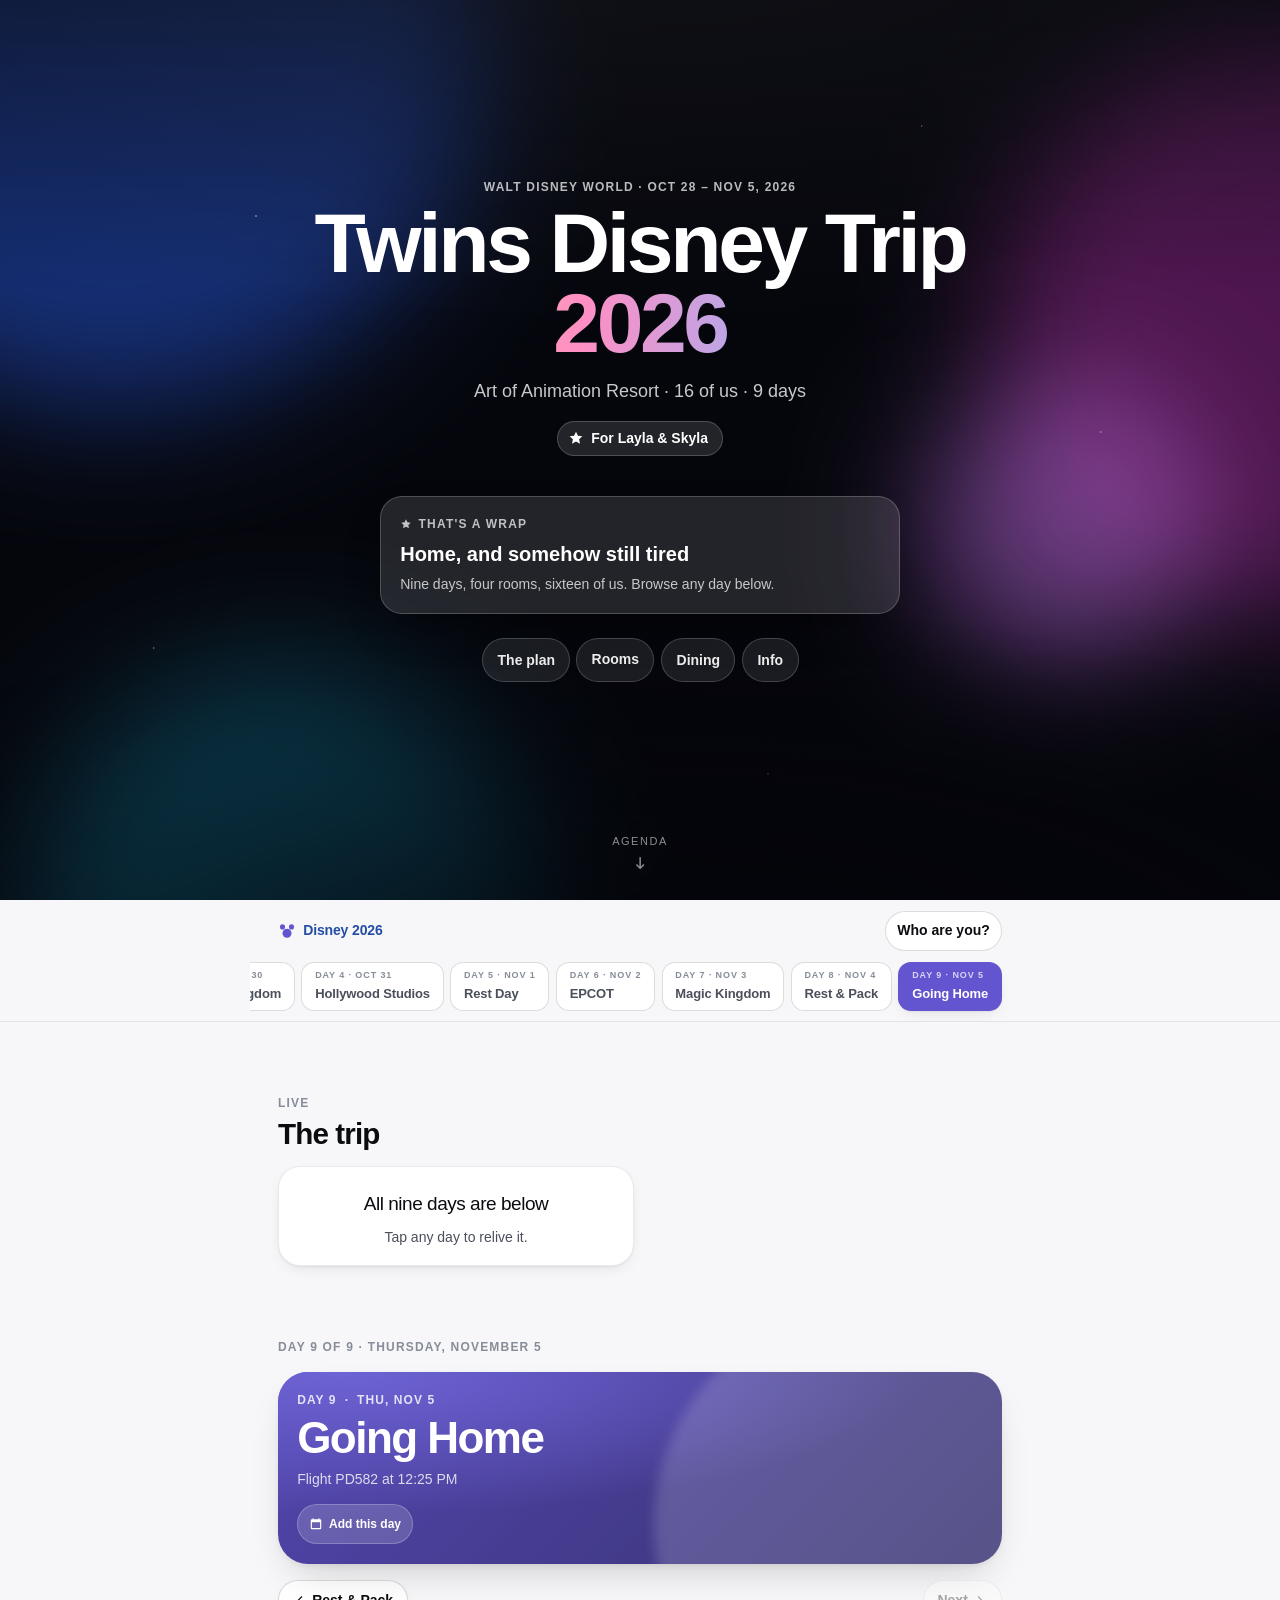
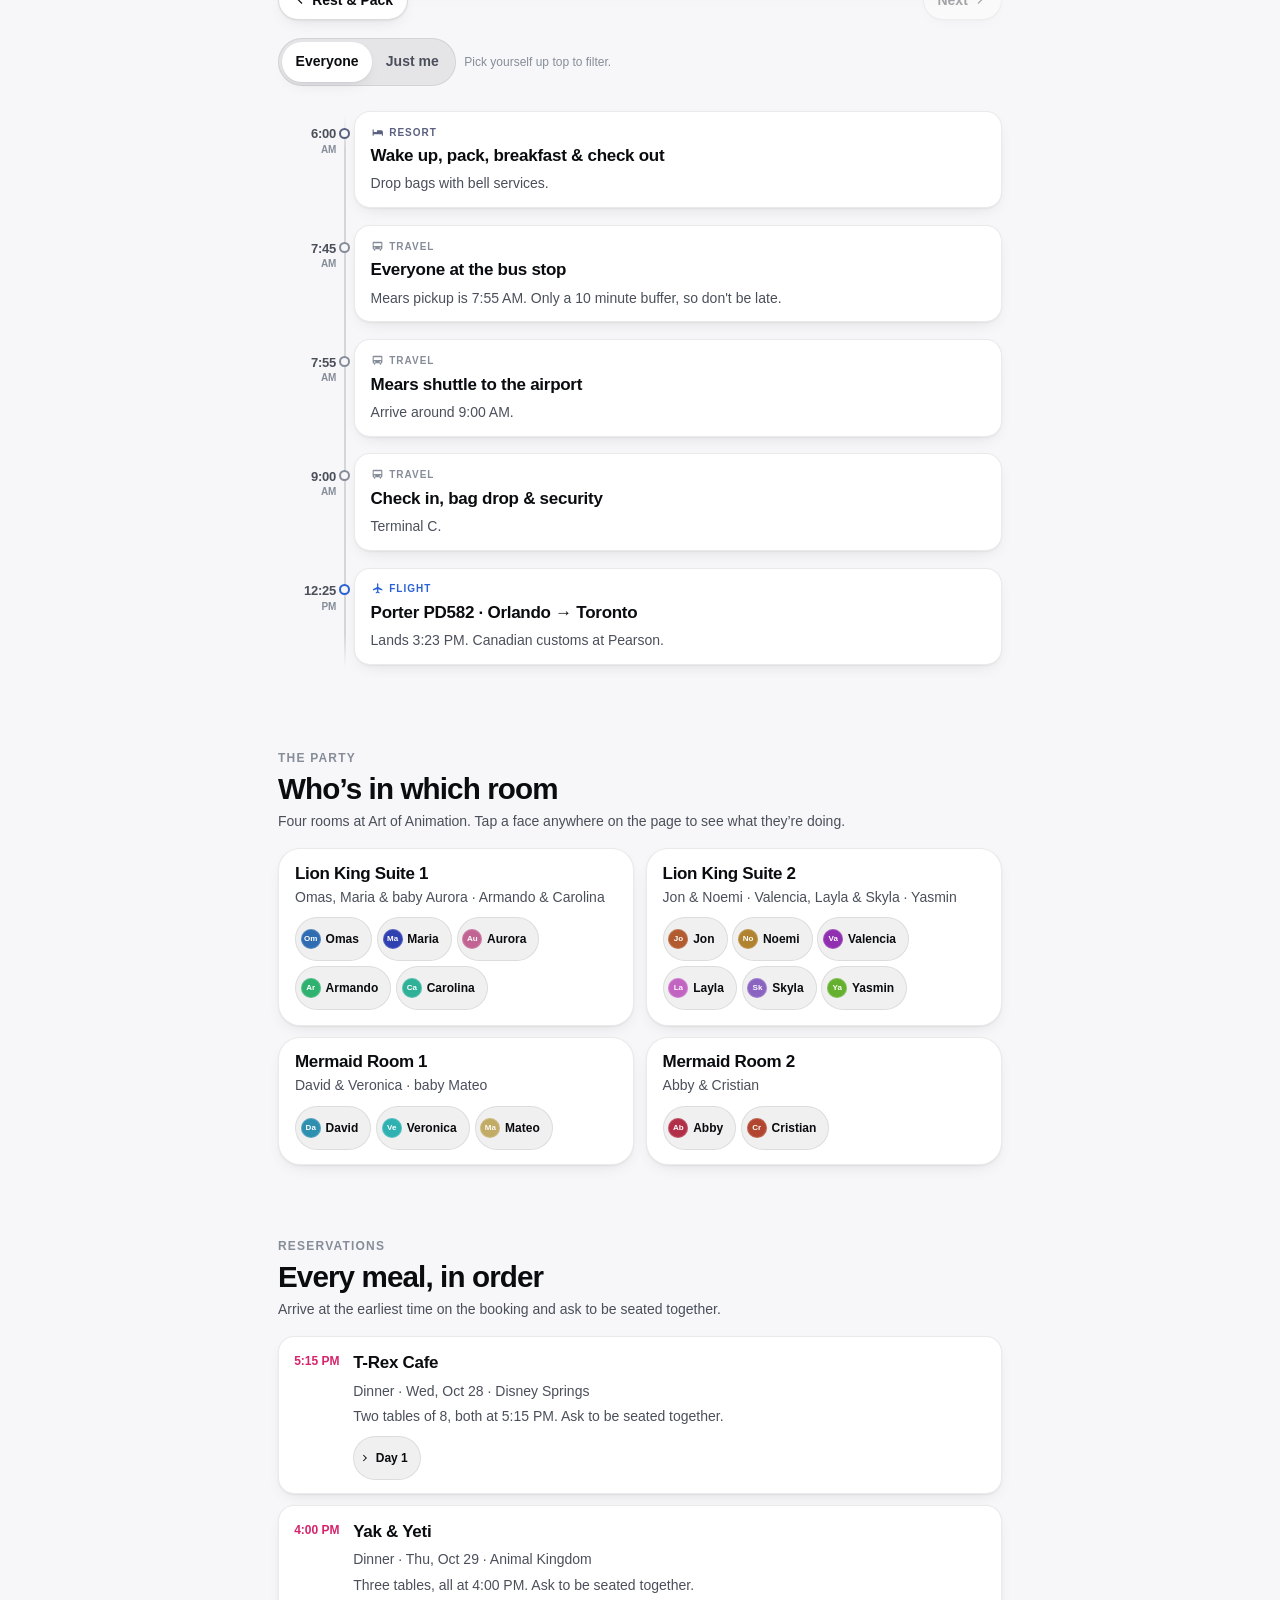
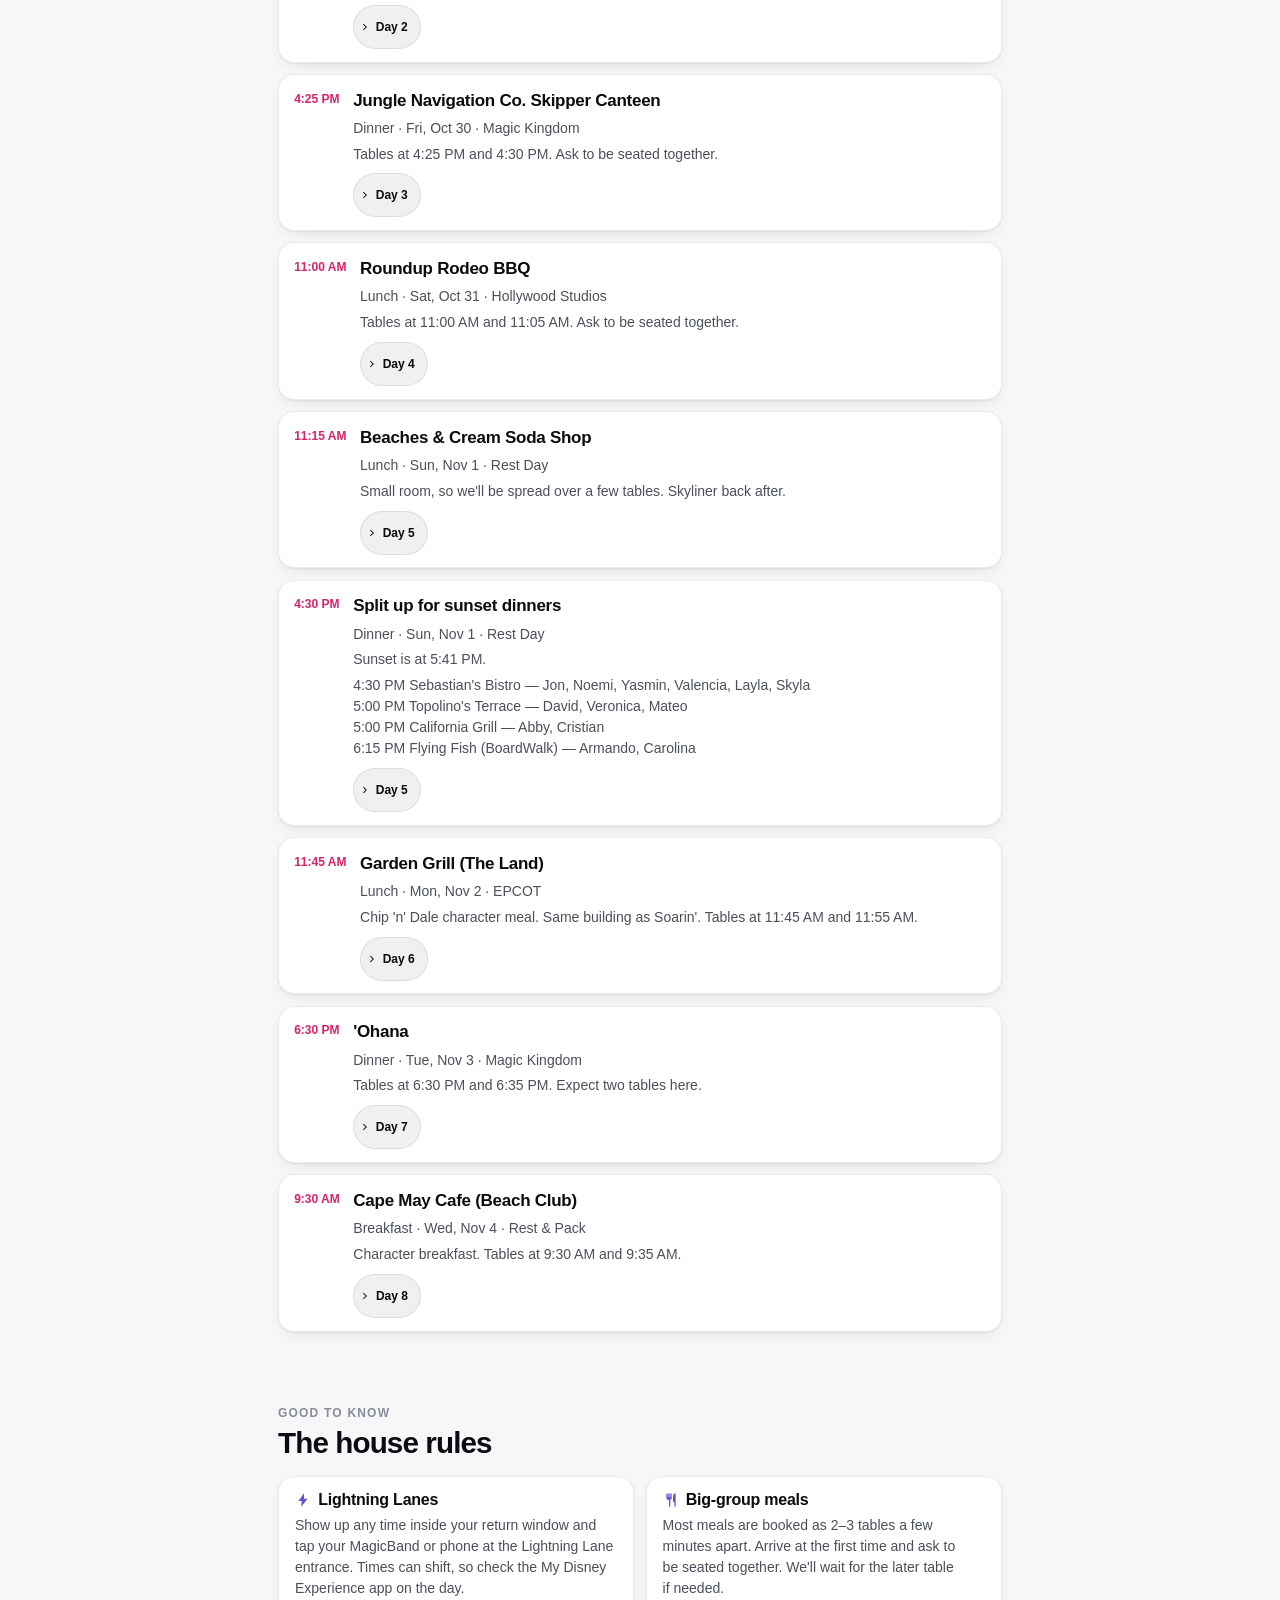
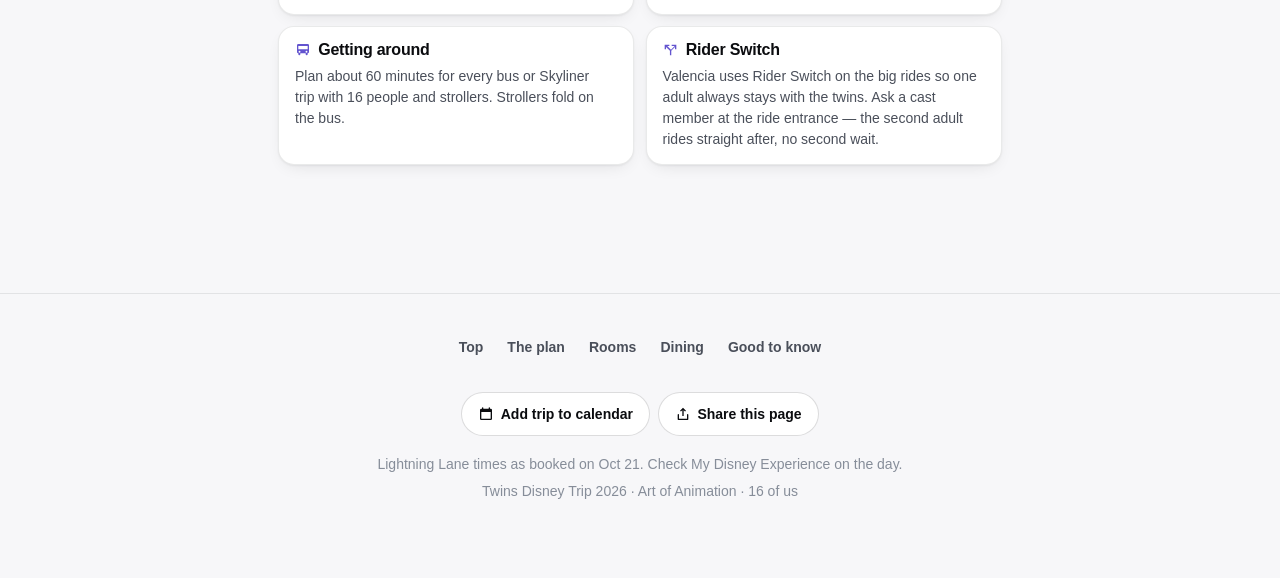
==== disney/index.html @ 3ace40a1 "Add Twins Disney Trip 2026 interactive agenda at /disney/ Turns the printed PDF agenda into a live, " ====
<!DOCTYPE html>
<html lang="en">
<head>
<meta charset="utf-8">
<meta name="viewport" content="width=device-width, initial-scale=1, viewport-fit=cover">
<title>Twins Disney Trip 2026 · Oct 28 – Nov 5</title>
<meta name="description" content="Live agenda for our Walt Disney World trip — Oct 28 to Nov 5, 2026.">

<!-- Private by request: shareable by link, not by search. -->
<meta name="robots" content="noindex, nofollow, noarchive, nosnippet">
<meta name="googlebot" content="noindex, nofollow">

<meta name="theme-color" content="#0a0c14" media="(prefers-color-scheme: dark)">
<meta name="theme-color" content="#0a0c14" media="(prefers-color-scheme: light)">
<meta name="mobile-web-app-capable" content="yes">
<meta name="apple-mobile-web-app-capable" content="yes">
<meta name="apple-mobile-web-app-status-bar-style" content="black-translucent">
<meta name="apple-mobile-web-app-title" content="Disney 2026">
<meta name="format-detection" content="telephone=no">
<meta name="color-scheme" content="light dark">

<link rel="manifest" href="manifest.webmanifest">
<link rel="icon" href="icons/icon.svg" type="image/svg+xml">
<link rel="apple-touch-icon" href="icons/apple-touch-icon.png">
<link rel="stylesheet" href="css/app.css">
</head>
<body>

<a class="skip" href="#main">Skip to the agenda</a>

<!-- icon sprite ------------------------------------------------------------ -->
<svg width="0" height="0" style="position:absolute" aria-hidden="true" focusable="false">
  <defs>
    <g id="i-plane"><path d="M21 15.5v-2L13.5 9V3.7a1.2 1.2 0 0 0-2.4 0V9L3.6 13.5v2l7.5-2.3v4.4L8.8 19.3V21l3.5-1 3.5 1v-1.7l-2.3-1.7v-4.4z" fill="currentColor"/></g>
    <g id="i-bus"><path d="M5 3h14a2 2 0 0 1 2 2v10a2 2 0 0 1-2 2v1.5a1.5 1.5 0 0 1-3 0V17H8v1.5a1.5 1.5 0 0 1-3 0V17a2 2 0 0 1-2-2V5a2 2 0 0 1 2-2m0 3v5h14V6zm1.8 7.2a1.4 1.4 0 1 0 0 2.8 1.4 1.4 0 0 0 0-2.8m10.4 0a1.4 1.4 0 1 0 0 2.8 1.4 1.4 0 0 0 0-2.8" fill="currentColor"/></g>
    <g id="i-castle"><path d="M3 21V9l2-1.5V4l2 1.5V3l2.5 2L12 2l2.5 3L17 3v2.5L19 4v3.5L21 9v12h-6v-4.5a3 3 0 0 0-6 0V21z" fill="currentColor"/></g>
    <g id="i-bed"><path d="M3 7a1 1 0 0 1 2 0v4h6V9a1 1 0 0 1 1-1h7a3 3 0 0 1 3 3v6a1 1 0 0 1-2 0v-2H5v2a1 1 0 0 1-2 0z" fill="currentColor"/></g>
    <g id="i-show"><path d="M12 2l1.9 5.3L19 9l-5.1 1.7L12 16l-1.9-5.3L5 9l5.1-1.7zM18.5 14l.9 2.4 2.4.9-2.4.9-.9 2.4-.9-2.4-2.4-.9 2.4-.9zM5.5 15l.7 1.8 1.8.7-1.8.7L5.5 20l-.7-1.8-1.8-.7 1.8-.7z" fill="currentColor"/></g>
    <g id="i-pool"><path d="M7 3a1 1 0 0 1 1 1v3h8V4a1 1 0 0 1 2 0v11a1 1 0 0 1-2 0v-3H8v3a1 1 0 0 1-2 0V4a1 1 0 0 1 1-1M8 9v1h8V9zM2 18.5c1.3 0 1.9.9 3.3.9s2-.9 3.4-.9 2 .9 3.3.9 2-.9 3.4-.9 2 .9 3.3.9 2-.9 3.3-.9v2c-1.3 0-1.9.9-3.3.9s-2-.9-3.3-.9-2 .9-3.4.9-2-.9-3.3-.9-2 .9-3.4.9-2-.9-3.3-.9z" fill="currentColor"/></g>
    <g id="i-split"><path d="M13 4h7v7h-2V7.4l-5.3 5.3a1 1 0 0 1-.3.6V20h-2v-6.7a1 1 0 0 1-.3-.6L4.5 7.4V11h-2V4h7v2H6.4l5.6 5.6L17.6 6H13z" fill="currentColor"/></g>
    <g id="i-fork"><path d="M6 2a1 1 0 0 1 1 1v5h1V3a1 1 0 0 1 2 0v5h1V3a1 1 0 0 1 2 0v6a3 3 0 0 1-2 2.8V21a1 1 0 0 1-2 0v-9.2A3 3 0 0 1 5 9V3a1 1 0 0 1 1-1m12 0a1 1 0 0 1 1 1v18a1 1 0 0 1-2 0v-6h-2V7a5 5 0 0 1 3-5" fill="currentColor"/></g>
    <g id="i-bolt"><path d="M13.5 2 5 13.5h5L9.5 22 19 10h-5.5z" fill="currentColor"/></g>
    <g id="i-star"><path d="M12 2.5l2.9 6 6.6.9-4.8 4.6 1.2 6.5-5.9-3.2-5.9 3.2 1.2-6.5L2.5 9.4l6.6-.9z" fill="currentColor"/></g>
    <g id="i-chev"><path d="M6.7 9.3 12 14.6l5.3-5.3 1.4 1.4L12 17.4l-6.7-6.7z" fill="currentColor"/></g>
    <g id="i-chevl"><path d="M14.7 5.3 16.1 6.7 10.8 12l5.3 5.3-1.4 1.4L8 12z" fill="currentColor"/></g>
    <g id="i-chevr"><path d="M9.3 5.3 16 12l-6.7 6.7-1.4-1.4L13.2 12 7.9 6.7z" fill="currentColor"/></g>
    <g id="i-user"><path d="M12 3a4 4 0 1 1 0 8 4 4 0 0 1 0-8m0 10c4.4 0 8 2.2 8 4.9V21H4v-3.1C4 15.2 7.6 13 12 13" fill="currentColor"/></g>
    <g id="i-cal"><path d="M7 2a1 1 0 0 1 1 1v1h8V3a1 1 0 0 1 2 0v1h1a2 2 0 0 1 2 2v13a2 2 0 0 1-2 2H5a2 2 0 0 1-2-2V6a2 2 0 0 1 2-2h1V3a1 1 0 0 1 1-1M5 9v10h14V9z" fill="currentColor"/></g>
    <g id="i-share"><path d="M12 2.5l4.5 4.5-1.4 1.4L13 6.3V15h-2V6.3L8.9 8.4 7.5 7zM5 12a1 1 0 0 1 1 1v6h12v-6a1 1 0 0 1 2 0v7a1 1 0 0 1-1 1H5a1 1 0 0 1-1-1v-7a1 1 0 0 1 1-1" fill="currentColor"/></g>
    <g id="i-mickey"><circle cx="6" cy="6.5" r="3.4" fill="currentColor"/><circle cx="18" cy="6.5" r="3.4" fill="currentColor"/><circle cx="12" cy="15" r="6" fill="currentColor"/></g>
    <g id="i-up"><path d="M12 5.5 19 12.5l-1.4 1.4L13 9.3V20h-2V9.3l-4.6 4.6L5 12.5z" fill="currentColor"/></g>
    <g id="i-arrowdown"><path d="M12 4a1 1 0 0 1 1 1v11.6l3.3-3.3 1.4 1.4L12 20.4l-5.7-5.7 1.4-1.4L11 16.6V5a1 1 0 0 1 1-1" fill="currentColor"/></g>
    <g id="i-clock"><path d="M12 2a10 10 0 1 1 0 20 10 10 0 0 1 0-20m1 4h-2v7l5.2 3.1 1-1.7L13 11.9z" fill="currentColor"/></g>
  </defs>
</svg>

<!-- hero ------------------------------------------------------------------ -->
<header class="hero" id="top">
  <div class="hero-bg" aria-hidden="true">
    <span class="orb orb-1"></span>
    <span class="orb orb-2"></span>
    <span class="orb orb-3"></span>
    <span class="orb orb-4"></span>
    <span class="hero-stars"></span>
  </div>

  <div class="hero-inner wrap">
    <p class="eyebrow hero-rise" style="--d:60ms">Walt Disney World · Oct 28 – Nov 5, 2026</p>
    <h1 class="hero-title hero-rise" style="--d:140ms">Twins Disney Trip <span class="yr">2026</span></h1>
    <p class="hero-sub hero-rise" style="--d:230ms">Art of Animation Resort · 16 of us · 9 days</p>
    <p class="hero-rise" style="--d:300ms">
      <span class="hero-twins">
        <svg width="16" height="16" viewBox="0 0 24 24" aria-hidden="true"><use href="#i-star"/></svg>
        For Layla &amp; Skyla
      </span>
    </p>

    <div class="hero-live hero-rise" id="heroLive" style="--d:400ms"></div>
    <p class="hero-weather hero-rise" id="heroWeather" style="--d:520ms"></p>

    <nav class="herolinks hero-rise" style="--d:620ms" aria-label="Jump to a section">
      <a href="#dayBand">The plan</a>
      <a href="#rooms">Rooms</a>
      <a href="#dining">Dining</a>
      <a href="#know">Info</a>
    </nav>
  </div>

  <a class="scrollcue" href="#main" aria-label="Scroll to the agenda">
    <span>Agenda</span>
    <svg width="18" height="18" viewBox="0 0 24 24" aria-hidden="true"><use href="#i-arrowdown"/></svg>
  </a>
</header>

<!-- nav ------------------------------------------------------------------- -->
<nav class="topnav" id="topnav" aria-label="Day navigation">
  <div class="topnav-row">
    <a class="nav-brand" href="#top">
      <svg class="mk" viewBox="0 0 24 24" aria-hidden="true"><use href="#i-mickey"/></svg>
      <span>Disney 2026</span>
    </a>
    <span class="nav-spacer"></span>
    <button class="who-btn" id="whoBtn" aria-haspopup="dialog">
      <span id="whoBtnInner" class="ph">Who are you?</span>
    </button>
  </div>
  <div class="daystrip" id="daystrip" role="tablist" aria-label="Trip days"></div>
</nav>

<main id="main">

  <!-- live now ------------------------------------------------------------ -->
  <section class="band nowband" id="nowSection" aria-live="polite">
    <div class="wrap">
      <p class="eyebrow">Live</p>
      <h2 class="sec-title" id="nowTitle">Right now</h2>
      <div class="nowgrid" id="nowGrid"></div>
    </div>
  </section>

  <!-- the day ------------------------------------------------------------- -->
  <section class="band" id="dayBand">
    <div class="wrap" id="dayWrap"></div>
  </section>

  <!-- rooms --------------------------------------------------------------- -->
  <section class="band" id="rooms">
    <div class="wrap">
      <p class="eyebrow">The party</p>
      <h2 class="sec-title">Who&rsquo;s in which room</h2>
      <p class="sec-sub">Four rooms at Art of Animation. Tap a face anywhere on the page to see what they&rsquo;re doing.</p>
      <div class="cardgrid two" id="roomGrid"></div>
    </div>
  </section>

  <!-- dining -------------------------------------------------------------- -->
  <section class="band" id="dining">
    <div class="wrap">
      <p class="eyebrow">Reservations</p>
      <h2 class="sec-title">Every meal, in order</h2>
      <p class="sec-sub">Arrive at the earliest time on the booking and ask to be seated together.</p>
      <div class="cardgrid" id="dineList"></div>
    </div>
  </section>

  <!-- good to know -------------------------------------------------------- -->
  <section class="band" id="know">
    <div class="wrap">
      <p class="eyebrow">Good to know</p>
      <h2 class="sec-title">The house rules</h2>
      <div class="cardgrid two" id="noteList"></div>
    </div>
  </section>

</main>

<footer class="foot">
  <div class="wrap">
    <nav class="footlinks" aria-label="Sections">
      <a href="#top">Top</a>
      <a href="#dayBand">The plan</a>
      <a href="#rooms">Rooms</a>
      <a href="#dining">Dining</a>
      <a href="#know">Good to know</a>
    </nav>
    <div class="fbtns">
      <button class="fbtn" id="icsAll">
        <svg width="16" height="16" viewBox="0 0 24 24" aria-hidden="true"><use href="#i-cal"/></svg>
        Add trip to calendar
      </button>
      <button class="fbtn" id="shareBtn">
        <svg width="16" height="16" viewBox="0 0 24 24" aria-hidden="true"><use href="#i-share"/></svg>
        Share this page
      </button>
    </div>
    <p>Lightning Lane times as booked on Oct 21. Check My Disney Experience on the day.</p>
    <p>Twins Disney Trip 2026 · Art of Animation · 16 of us</p>
  </div>
</footer>

<button class="totop" id="toTop" aria-label="Back to top">
  <svg width="18" height="18" viewBox="0 0 24 24" aria-hidden="true"><use href="#i-up"/></svg>
</button>

<!-- who are you ----------------------------------------------------------- -->
<dialog class="sheet" id="whoDialog" aria-labelledby="whoTitle">
  <div class="sheet-grab"><i></i></div>
  <div class="sheet-head">
    <h2 id="whoTitle">Who are you?</h2>
    <p>Pick yourself and the whole agenda highlights your Lightning Lanes, your table and your room. Nothing is saved to your phone &mdash; it just lives in the link, so you can bookmark or share it.</p>
  </div>
  <div class="sheet-body">
    <div class="peoplegrid" id="peopleGrid"></div>
    <div class="sheet-actions">
      <button class="btn" id="whoClear">Nobody / everyone</button>
      <button class="btn primary" id="whoDone" value="close">Done</button>
    </div>
  </div>
</dialog>

<script src="js/data.js"></script>
<script src="js/app.js"></script>
</body>
</html>
---- disney/css/app.css ----
@charset "UTF-8";
/* ==========================================================================
   Twins Disney Trip 2026 — design system
   Mobile-first. No build step. No dependencies.
   ========================================================================== */

/* ---------------------------------------------------------------- tokens -- */

:root {
  color-scheme: light dark;

  /* Type */
  --font: -apple-system, BlinkMacSystemFont, "SF Pro Text", "SF Pro Display",
          "Segoe UI", Roboto, "Helvetica Neue", Arial, sans-serif;
  --font-num: ui-rounded, -apple-system, BlinkMacSystemFont, "SF Pro Rounded",
          "Segoe UI", Roboto, sans-serif;

  /* Fluid scale */
  --fs-display: clamp(2.65rem, 11.5vw, 5.25rem);
  --fs-h1: clamp(1.75rem, 6.4vw, 2.75rem);
  --fs-h2: clamp(1.3rem, 4.6vw, 1.85rem);
  --fs-h3: 1.0625rem;
  --fs-body: 1rem;
  --fs-sm: 0.875rem;
  --fs-xs: 0.75rem;

  /* Light palette */
  --paper: #f7f7f9;
  --paper-2: #ffffff;
  --surface: rgba(255, 255, 255, 0.76);
  --surface-solid: #ffffff;
  --ink: #0b0c0f;
  --ink-2: #4a4f5a;
  --ink-3: #868d99;
  --hairline: rgba(10, 12, 16, 0.085);
  --hairline-2: rgba(10, 12, 16, 0.14);
  --glass: rgba(247, 247, 249, 0.72);
  --shadow-1: 0 1px 2px rgba(12, 14, 20, 0.05), 0 6px 18px -8px rgba(12, 14, 20, 0.14);
  --shadow-2: 0 2px 6px rgba(12, 14, 20, 0.06), 0 18px 40px -16px rgba(12, 14, 20, 0.22);
  --shadow-pop: 0 24px 60px -18px rgba(12, 14, 20, 0.35);

  /* Accents (sampled from the printed agenda) */
  --c-animal: #17864a;
  --c-magic: #2a62d6;
  --c-studios: #db3540;
  --c-epcot: #0d8f8a;
  --c-rest: #bd7c08;
  --c-springs: #5a6080;
  --c-home: #6354cf;
  --c-ll: #7a46d8;
  --c-meal: #d6246c;

  --accent: var(--c-magic);
  --accent-soft: color-mix(in oklab, var(--accent) 12%, transparent);
  --accent-ink: color-mix(in oklab, var(--accent) 78%, var(--ink));

  /* Geometry */
  --r-sm: 10px;
  --r: 16px;
  --r-lg: 22px;
  --r-xl: 30px;
  --pad: clamp(1rem, 4.6vw, 1.75rem);
  --wrap: 780px;

  /* Motion */
  --ease-out: cubic-bezier(0.16, 1, 0.3, 1);
  --ease-spring: cubic-bezier(0.34, 1.46, 0.44, 1);
  --ease-in-out: cubic-bezier(0.65, 0, 0.35, 1);
  --t-fast: 180ms;
  --t: 420ms;
  --t-slow: 720ms;
}

@media (prefers-color-scheme: dark) {
  :root {
    --paper: #07080b;
    --paper-2: #101216;
    --surface: rgba(24, 27, 33, 0.72);
    --surface-solid: #14171c;
    --ink: #f4f5f7;
    --ink-2: #a7aeba;
    --ink-3: #6f7784;
    --hairline: rgba(255, 255, 255, 0.09);
    --hairline-2: rgba(255, 255, 255, 0.16);
    --glass: rgba(10, 11, 14, 0.68);
    --shadow-1: 0 1px 2px rgba(0, 0, 0, 0.4), 0 8px 24px -10px rgba(0, 0, 0, 0.6);
    --shadow-2: 0 2px 8px rgba(0, 0, 0, 0.45), 0 22px 48px -18px rgba(0, 0, 0, 0.8);
    --shadow-pop: 0 28px 70px -20px rgba(0, 0, 0, 0.9);

    --c-animal: #39c178;
    --c-magic: #6d9bff;
    --c-studios: #ff6b73;
    --c-epcot: #2ec9c1;
    --c-rest: #f0b43c;
    --c-springs: #9aa2c8;
    --c-home: #9a8cff;
    --c-ll: #b18bff;
    --c-meal: #ff5f96;
  }
}

/* Per-day accent themes */
[data-theme="animal"]  { --accent: var(--c-animal); }
[data-theme="magic"]   { --accent: var(--c-magic); }
[data-theme="studios"] { --accent: var(--c-studios); }
[data-theme="epcot"]   { --accent: var(--c-epcot); }
[data-theme="rest"]    { --accent: var(--c-rest); }
[data-theme="springs"] { --accent: var(--c-springs); }
[data-theme="home"]    { --accent: var(--c-home); }

/* ------------------------------------------------------------------ base -- */

*, *::before, *::after { box-sizing: border-box; }

html {
  -webkit-text-size-adjust: 100%;
  scroll-behavior: smooth;
  scroll-padding-top: 118px;
}

body {
  margin: 0;
  font-family: var(--font);
  font-size: var(--fs-body);
  line-height: 1.5;
  color: var(--ink);
  background: var(--paper);
  -webkit-font-smoothing: antialiased;
  -moz-osx-font-smoothing: grayscale;
  overflow-x: hidden;
  overscroll-behavior-y: none;
  padding-bottom: env(safe-area-inset-bottom);
}

h1, h2, h3, h4 { margin: 0; font-weight: 700; letter-spacing: -0.021em; line-height: 1.12; }
p { margin: 0; }
ul, ol { margin: 0; padding: 0; list-style: none; }
button { font: inherit; color: inherit; border: 0; background: none; cursor: pointer; }
a { color: var(--accent-ink); text-decoration: none; }
time { font-variant-numeric: tabular-nums; }
svg.ic { width: 1em; height: 1em; flex: 0 0 auto; vertical-align: -0.12em; }
[hidden] { display: none !important; }

:focus-visible {
  outline: 2.5px solid var(--accent);
  outline-offset: 3px;
  border-radius: 6px;
}

.wrap { width: 100%; max-width: var(--wrap); margin-inline: auto; padding-inline: var(--pad); }
.vh {
  position: absolute; width: 1px; height: 1px; overflow: hidden;
  clip: rect(0 0 0 0); clip-path: inset(50%); white-space: nowrap;
}
.skip {
  position: fixed; top: -100px; left: 12px; z-index: 999;
  padding: 0.7rem 1rem; border-radius: var(--r-sm);
  background: var(--surface-solid); box-shadow: var(--shadow-2);
}
.skip:focus { top: calc(12px + env(safe-area-inset-top)); }

.eyebrow {
  font-size: var(--fs-xs);
  font-weight: 650;
  letter-spacing: 0.1em;
  text-transform: uppercase;
  color: var(--ink-3);
}

/* ------------------------------------------------------------------ hero -- */

.hero {
  position: relative;
  isolation: isolate;
  min-height: 100svh;
  display: grid;
  align-content: center;
  padding: calc(4.5rem + env(safe-area-inset-top)) 0 7rem;
  overflow: hidden;
  color: #fff;
}

.hero-bg { position: absolute; inset: 0; z-index: -1; background: #05060c; overflow: hidden; }
.hero-bg::after {
  content: "";
  position: absolute; inset: 0;
  background:
    radial-gradient(115% 62% at 50% 112%, rgba(4, 5, 10, 0.94), transparent 72%),
    radial-gradient(150% 95% at 50% -14%, rgba(255, 255, 255, 0.055), transparent 58%),
    linear-gradient(180deg, rgba(4, 5, 10, 0.55), transparent 32%);
}
.orb {
  position: absolute;
  border-radius: 50%;
  filter: blur(62px);
  opacity: 0.52;
  mix-blend-mode: screen;
  will-change: transform;
  animation: drift var(--dur, 22s) var(--ease-in-out) infinite alternate;
}
.orb-1 { width: 58vmax; height: 58vmax; top: -26vmax; left: -20vmax; background: #1f4fd0; --dur: 24s; }
.orb-2 { width: 46vmax; height: 46vmax; top: 2vmax;   right: -24vmax; background: #8e1f86; --dur: 29s; animation-delay: -6s; }
.orb-3 { width: 40vmax; height: 40vmax; bottom: -22vmax; left: 2vmax;  background: #0a6f8e; --dur: 34s; animation-delay: -12s; }
.orb-4 { width: 22vmax; height: 22vmax; top: 30vmax;  right: 6vmax;   background: #a85ccc; --dur: 26s; animation-delay: -3s; }

@keyframes drift {
  from { transform: translate3d(0, 0, 0) scale(1); }
  to   { transform: translate3d(6vmax, -5vmax, 0) scale(1.18); }
}

.hero-stars {
  position: absolute; inset: 0;
  background-image:
    radial-gradient(1.4px 1.4px at 20% 24%, rgba(255,255,255,.75), transparent),
    radial-gradient(1.2px 1.2px at 72% 14%, rgba(255,255,255,.6), transparent),
    radial-gradient(1.6px 1.6px at 46% 62%, rgba(255,255,255,.5), transparent),
    radial-gradient(1.1px 1.1px at 86% 48%, rgba(255,255,255,.65), transparent),
    radial-gradient(1.3px 1.3px at 12% 72%, rgba(255,255,255,.5), transparent),
    radial-gradient(1px 1px at 60% 86%, rgba(255,255,255,.55), transparent);
  animation: twinkle 7s ease-in-out infinite alternate;
}
@keyframes twinkle { from { opacity: 0.45; } to { opacity: 1; } }

.hero-inner { position: relative; text-align: center; }
.hero .eyebrow { color: rgba(255, 255, 255, 0.72); }

.hero-title {
  font-size: var(--fs-display);
  font-weight: 800;
  letter-spacing: -0.04em;
  line-height: 0.95;
  margin: 0.5rem 0 0;
  text-wrap: balance;
}
.hero-title .yr {
  display: block;
  background: linear-gradient(96deg, #ffd56b, #ff8fc4 42%, #8ab6ff 78%);
  -webkit-background-clip: text;
  background-clip: text;
  color: transparent;
}
.hero-sub {
  margin-top: 0.85rem;
  color: rgba(255, 255, 255, 0.78);
  font-size: clamp(0.95rem, 3.6vw, 1.125rem);
}
.hero-twins {
  display: inline-flex; align-items: center; gap: 0.45rem;
  margin-top: 1rem; padding: 0.4rem 0.85rem 0.4rem 0.6rem;
  border-radius: 999px;
  background: rgba(255, 255, 255, 0.12);
  border: 1px solid rgba(255, 255, 255, 0.2);
  backdrop-filter: blur(10px);
  font-size: var(--fs-sm); font-weight: 560;
  color: #fff;
}

/* Live hero module */
.hero-live { margin-top: clamp(1.75rem, 6vw, 2.5rem); }

.countdown { display: grid; gap: 0.75rem; justify-items: center; }
.countdown-grid {
  display: grid;
  grid-template-columns: repeat(4, minmax(0, 1fr));
  gap: 0.5rem;
  width: min(100%, 440px);
}
.cd-cell {
  padding: 0.75rem 0.25rem 0.6rem;
  border-radius: var(--r);
  background: rgba(255, 255, 255, 0.1);
  border: 1px solid rgba(255, 255, 255, 0.16);
  backdrop-filter: blur(14px) saturate(140%);
}
.cd-num {
  display: block;
  font-family: var(--font-num);
  font-size: clamp(1.5rem, 7vw, 2.25rem);
  font-weight: 700;
  letter-spacing: -0.03em;
  font-variant-numeric: tabular-nums;
  line-height: 1;
}
.cd-lbl {
  display: block; margin-top: 0.3rem;
  font-size: 0.625rem; font-weight: 650;
  letter-spacing: 0.12em; text-transform: uppercase;
  color: rgba(255, 255, 255, 0.6);
}

.hero-nowcard {
  width: min(100%, 520px);
  margin-inline: auto;
  text-align: left;
  padding: 1.1rem 1.2rem;
  border-radius: var(--r-lg);
  background: rgba(255, 255, 255, 0.12);
  border: 1px solid rgba(255, 255, 255, 0.2);
  backdrop-filter: blur(18px) saturate(160%);
  box-shadow: 0 20px 50px -24px rgba(0, 0, 0, 0.7);
}
.hero-nowcard .nc-eyebrow {
  display: flex; align-items: center; gap: 0.4rem;
  font-size: var(--fs-xs); font-weight: 650;
  letter-spacing: 0.1em; text-transform: uppercase;
  color: rgba(255, 255, 255, 0.72);
}
.hero-nowcard .nc-title { margin-top: 0.4rem; font-size: 1.25rem; font-weight: 700; }
.hero-nowcard .nc-meta { margin-top: 0.3rem; font-size: var(--fs-sm); color: rgba(255,255,255,0.75); }

.pulse {
  width: 8px; height: 8px; border-radius: 50%;
  background: #4ade80; box-shadow: 0 0 0 0 rgba(74, 222, 128, 0.7);
  animation: pulse 2s var(--ease-out) infinite;
}
@keyframes pulse {
  0%   { box-shadow: 0 0 0 0 rgba(74, 222, 128, 0.6); }
  70%  { box-shadow: 0 0 0 10px rgba(74, 222, 128, 0); }
  100% { box-shadow: 0 0 0 0 rgba(74, 222, 128, 0); }
}

.hero-weather {
  margin-top: 1.1rem;
  font-size: var(--fs-sm);
  color: rgba(255, 255, 255, 0.72);
  min-height: 1.3em;
}
.hero-weather:empty { display: none; }

.herolinks {
  display: flex; flex-wrap: wrap; gap: 0.4rem; justify-content: center;
  margin-top: 1.5rem;
}
.herolinks a {
  display: inline-flex; align-items: center;
  min-height: 38px; padding: 0.35rem 0.9rem;
  border-radius: 999px;
  background: rgba(255, 255, 255, 0.09);
  border: 1px solid rgba(255, 255, 255, 0.18);
  backdrop-filter: blur(10px);
  color: rgba(255, 255, 255, 0.92);
  font-size: var(--fs-sm); font-weight: 580;
  transition: background var(--t-fast), transform var(--t-fast) var(--ease-spring);
}
.herolinks a:active { transform: scale(0.96); }
@media (hover: hover) { .herolinks a:hover { background: rgba(255, 255, 255, 0.18); } }

.scrollcue {
  position: absolute;
  left: 50%; transform: translateX(-50%);
  bottom: calc(1.25rem + env(safe-area-inset-bottom));
  display: grid; place-items: center; gap: 0.3rem;
  font-size: 0.6875rem; letter-spacing: 0.14em; text-transform: uppercase;
  color: rgba(255, 255, 255, 0.55);
}
.scrollcue svg { animation: bob 2.4s var(--ease-in-out) infinite; }
@keyframes bob { 0%, 100% { transform: translateY(0); } 50% { transform: translateY(5px); } }

/* ------------------------------------------------------------------- nav -- */

.topnav {
  position: sticky; top: 0; z-index: 60;
  padding-top: env(safe-area-inset-top);
  background: var(--glass);
  backdrop-filter: blur(22px) saturate(180%);
  -webkit-backdrop-filter: blur(22px) saturate(180%);
  border-bottom: 1px solid var(--hairline);
  transition: box-shadow var(--t-fast) ease;
}
.topnav.is-stuck { box-shadow: 0 6px 20px -14px rgba(0, 0, 0, 0.45); }

.topnav-row {
  display: flex; align-items: center; gap: 0.6rem;
  max-width: var(--wrap); margin-inline: auto;
  padding: 0.55rem var(--pad) 0;
}
.nav-brand {
  display: flex; align-items: center; gap: 0.45rem;
  font-size: var(--fs-sm); font-weight: 680; letter-spacing: -0.01em;
  white-space: nowrap;
}
.nav-brand .mk { width: 18px; height: 18px; color: var(--accent); }
.nav-spacer { flex: 1; }

.who-btn {
  display: inline-flex; align-items: center; gap: 0.45rem;
  min-height: 34px; padding: 0.25rem 0.7rem 0.25rem 0.3rem;
  border-radius: 999px;
  border: 1px solid var(--hairline-2);
  background: var(--surface-solid);
  font-size: var(--fs-sm); font-weight: 600;
  white-space: nowrap;
  transition: transform var(--t-fast) var(--ease-spring), border-color var(--t-fast);
}
.who-btn:active { transform: scale(0.96); }
.who-btn.is-set { border-color: var(--accent); }
.who-btn .ph { padding-left: 0.4rem; }

.daystrip {
  display: flex; gap: 0.4rem;
  overflow-x: auto;
  scroll-snap-type: x proximity;
  padding: 0.6rem var(--pad) 0.65rem;
  max-width: var(--wrap); margin-inline: auto;
  scrollbar-width: none;
  -webkit-overflow-scrolling: touch;
  overscroll-behavior-x: contain;
}
.daystrip::-webkit-scrollbar { display: none; }

.daypill {
  flex: 0 0 auto;
  scroll-snap-align: center;
  display: grid; gap: 1px;
  min-height: 44px;
  padding: 0.38rem 0.8rem;
  border-radius: 13px;
  border: 1px solid var(--hairline-2);
  background: var(--surface-solid);
  color: var(--ink-2);
  text-align: left;
  transition: transform var(--t-fast) var(--ease-spring),
              background var(--t-fast), color var(--t-fast), border-color var(--t-fast);
}
.daypill:active { transform: scale(0.95); }
.daypill .dp-day {
  font-size: 0.5625rem; font-weight: 700;
  letter-spacing: 0.1em; text-transform: uppercase;
  color: var(--ink-3);
}
.daypill .dp-name { font-size: 0.8125rem; font-weight: 620; letter-spacing: -0.01em; white-space: nowrap; }
.daypill[aria-selected="true"] {
  background: var(--pill, var(--ink));
  border-color: transparent;
  color: #fff;
  box-shadow: var(--shadow-1);
}
.daypill[aria-selected="true"] .dp-day { color: rgba(255, 255, 255, 0.75); }
.daypill { position: relative; }
.daypill .dot {
  display: inline-block; vertical-align: 0.05em;
  width: 6px; height: 6px; margin-right: 0.3rem;
  border-radius: 50%;
  background: #22c55e;
  box-shadow: 0 0 0 2px color-mix(in oklab, #22c55e 28%, transparent);
}

/* ---------------------------------------------------------------- layout -- */

main { display: block; padding-bottom: 3rem; }

section.band { padding: clamp(2.5rem, 9vw, 4.5rem) 0 0; }

.sec-head { max-width: var(--wrap); margin-inline: auto; padding-inline: var(--pad); }
.sec-title { font-size: var(--fs-h2); letter-spacing: -0.03em; margin-top: 0.3rem; }
.sec-sub { margin-top: 0.4rem; color: var(--ink-2); font-size: var(--fs-sm); }

/* -------------------------------------------------------------- now band -- */

.nowband { padding-top: clamp(1.75rem, 7vw, 3rem); }
.nowgrid { display: grid; gap: 0.75rem; margin-top: 1rem; }
@media (min-width: 680px) { .nowgrid { grid-template-columns: 1fr 1fr; } }

.livecard {
  position: relative;
  padding: 1rem 1.1rem 1.1rem;
  border-radius: var(--r-lg);
  background: var(--surface-solid);
  border: 1px solid var(--hairline);
  box-shadow: var(--shadow-1);
  overflow: hidden;
}
.livecard::before {
  content: "";
  position: absolute; inset: 0 auto 0 0; width: 4px;
  background: var(--accent);
}
.livecard.is-now { border-color: color-mix(in oklab, var(--accent) 45%, transparent); }
.livecard .lc-eyebrow {
  display: flex; align-items: center; gap: 0.4rem; white-space: nowrap;
  font-size: var(--fs-xs); font-weight: 680;
  letter-spacing: 0.1em; text-transform: uppercase;
  color: var(--accent-ink);
}
.livecard .lc-title { margin-top: 0.45rem; font-size: 1.1875rem; letter-spacing: -0.025em; }
.livecard .lc-when { margin-top: 0.35rem; font-size: var(--fs-sm); color: var(--ink-2); }
.livecard .lc-note { margin-top: 0.5rem; font-size: var(--fs-sm); color: var(--ink-2); }
.livecard .lc-count {
  margin-top: 0.7rem;
  font-family: var(--font-num);
  font-size: 1.5rem; font-weight: 700; letter-spacing: -0.03em;
  font-variant-numeric: tabular-nums;
  color: var(--accent-ink);
}
.livecard.is-empty { text-align: center; }
.livecard.is-empty::before { display: none; }

/* --------------------------------------------------------------- day view -- */

.dayhead {
  position: relative;
  margin-top: 1rem;
  padding: 1.15rem 1.2rem 1.25rem;
  border-radius: var(--r-xl);
  color: #fff;
  overflow: hidden;
  isolation: isolate;
  box-shadow: var(--shadow-2);
}
.dayhead::before {
  content: "";
  position: absolute; inset: 0; z-index: -1;
  background:
    radial-gradient(130% 120% at 8% 0%, color-mix(in oklab, var(--accent) 92%, #fff 8%), transparent 62%),
    linear-gradient(135deg, color-mix(in oklab, var(--accent) 88%, #000 12%), color-mix(in oklab, var(--accent) 55%, #0b0c0f));
}
.dayhead::after {
  content: "";
  position: absolute; z-index: -1;
  width: 60%; aspect-ratio: 1; right: -12%; top: -34%;
  border-radius: 50%;
  background: rgba(255, 255, 255, 0.16);
  filter: blur(6px);
}
.dh-top {
  display: flex; align-items: center; gap: 0.5rem; flex-wrap: wrap;
  font-size: var(--fs-xs); font-weight: 700;
  letter-spacing: 0.09em; text-transform: uppercase;
  color: rgba(255, 255, 255, 0.82);
}
.dh-title { margin-top: 0.3rem; font-size: var(--fs-h1); letter-spacing: -0.035em; }
.dh-hours { margin-top: 0.4rem; font-size: var(--fs-sm); color: rgba(255, 255, 255, 0.8); }
.dh-badge {
  padding: 0.14rem 0.5rem; border-radius: 999px;
  background: rgba(255, 255, 255, 0.22);
  border: 1px solid rgba(255, 255, 255, 0.28);
  letter-spacing: 0.06em;
}
.dh-foot {
  display: flex; align-items: center; gap: 0.75rem; flex-wrap: wrap;
  margin-top: 0.9rem;
}
.dh-chip {
  display: inline-flex; align-items: center; gap: 0.35rem;
  min-height: 32px; padding: 0.2rem 0.7rem;
  border-radius: 999px;
  background: rgba(255, 255, 255, 0.16);
  border: 1px solid rgba(255, 255, 255, 0.22);
  color: #fff;
  font-size: var(--fs-xs); font-weight: 620;
}
.dh-chip svg { width: 14px; height: 14px; }

/* Day switch controls */
.dayswitch {
  display: flex; align-items: center; justify-content: space-between; gap: 0.6rem;
  margin-top: 1rem;
}
.ds-btn {
  display: inline-flex; align-items: center; gap: 0.35rem;
  min-height: 40px; padding: 0.4rem 0.85rem;
  border-radius: 999px;
  border: 1px solid var(--hairline-2);
  background: var(--surface-solid);
  font-size: var(--fs-sm); font-weight: 600;
  box-shadow: var(--shadow-1);
  transition: transform var(--t-fast) var(--ease-spring);
}
.ds-btn:active { transform: scale(0.95); }
.ds-btn[disabled] { opacity: 0.35; pointer-events: none; }

/* Filter bar */
.filterbar {
  display: flex; align-items: center; gap: 0.5rem; flex-wrap: wrap;
  margin-top: 1.1rem;
}
.seg {
  display: inline-flex; padding: 3px;
  border-radius: 999px;
  background: color-mix(in oklab, var(--ink) 7%, transparent);
  border: 1px solid var(--hairline);
}
.seg button {
  min-height: 34px; padding: 0.3rem 0.85rem;
  border-radius: 999px;
  font-size: var(--fs-sm); font-weight: 600;
  color: var(--ink-2);
  transition: background var(--t-fast), color var(--t-fast), box-shadow var(--t-fast);
}
.seg button[aria-pressed="true"] {
  background: var(--surface-solid);
  color: var(--ink);
  box-shadow: var(--shadow-1);
}
.filter-hint { font-size: var(--fs-xs); color: var(--ink-3); }

/* -------------------------------------------------------------- timeline -- */

.timeline { margin-top: 1.25rem; position: relative; }
.timeline::before {
  content: "";
  position: absolute; left: 66px; top: 10px; bottom: 10px;
  width: 1.5px;
  background: linear-gradient(180deg, transparent, var(--hairline-2) 6%, var(--hairline-2) 94%, transparent);
}
@media (max-width: 420px) { .timeline::before { left: 55px; } }

.tl-item {
  position: relative;
  display: grid;
  grid-template-columns: 58px 1fr;
  gap: 1.15rem;
  padding: 0.3rem 0 0.75rem;
}
@media (max-width: 420px) { .tl-item { grid-template-columns: 48px 1fr; gap: 1rem; } }

.tl-time {
  padding-top: 0.85rem;
  text-align: right;
  font-size: 0.8125rem; font-weight: 650;
  font-variant-numeric: tabular-nums;
  letter-spacing: -0.02em;
  color: var(--ink-2);
  white-space: nowrap;
}
.tl-time .mer { font-size: 0.625rem; font-weight: 600; color: var(--ink-3); display: block; margin-top: -2px; }
.tl-time.is-label { font-size: 0.6875rem; letter-spacing: 0.04em; text-transform: uppercase; color: var(--ink-3); }

.tl-body { position: relative; min-width: 0; }
.tl-node {
  position: absolute;
  left: -15px; top: 1.05rem;
  width: 11px; height: 11px;
  border-radius: 50%;
  background: var(--paper);
  border: 2.5px solid var(--kind, var(--ink-3));
  z-index: 1;
}
@media (max-width: 420px) { .tl-node { left: -14px; } }
.llstate:empty { display: none; }

.card {
  position: relative;
  width: 100%;
  text-align: left;
  padding: 0.8rem 0.95rem;
  border-radius: var(--r);
  background: var(--surface-solid);
  border: 1px solid var(--hairline);
  box-shadow: var(--shadow-1);
  transition: transform var(--t-fast) var(--ease-spring),
              box-shadow var(--t-fast), opacity var(--t) ease, border-color var(--t-fast);
}
button.card:active { transform: scale(0.985); }
@media (hover: hover) {
  button.card:hover { box-shadow: var(--shadow-2); }
}

.card-kind {
  display: flex; align-items: center; gap: 0.35rem;
  font-size: 0.625rem; font-weight: 720;
  letter-spacing: 0.1em; text-transform: uppercase;
  color: var(--kind, var(--ink-3));
}
.card-kind svg { width: 13px; height: 13px; flex: 0 0 auto; }
.card-title {
  margin-top: 0.22rem;
  font-size: var(--fs-h3); font-weight: 650;
  letter-spacing: -0.016em;
  text-wrap: pretty;
}
.card-note { margin-top: 0.3rem; font-size: var(--fs-sm); color: var(--ink-2); text-wrap: pretty; }

/* kind colors */
.k-travel  { --kind: var(--ink-3); }
.k-flight  { --kind: var(--c-magic); }
.k-park    { --kind: var(--c-animal); }
.k-resort  { --kind: var(--c-springs); }
.k-show    { --kind: var(--c-studios); }
.k-pool    { --kind: var(--c-epcot); }
.k-split   { --kind: var(--c-rest); }
.k-optional{ --kind: var(--c-rest); }
.k-meal    { --kind: var(--c-meal); }
.k-ll      { --kind: var(--c-ll); }

/* meal + LL feature cards */
.card.feat {
  border-color: color-mix(in oklab, var(--kind) 32%, transparent);
  background: color-mix(in oklab, var(--kind) 6%, var(--surface-solid));
}

.card.k-optional {
  border-style: dashed;
  border-color: color-mix(in oklab, var(--kind) 45%, transparent);
  background: color-mix(in oklab, var(--kind) 5%, var(--surface-solid));
}

/* "you" state */
.card.is-mine { border-color: color-mix(in oklab, var(--accent) 55%, transparent); }
.card.is-mine .mine-flag { display: inline-flex; }
.mine-flag {
  display: none; align-items: center; gap: 0.25rem;
  margin-left: auto;
  padding: 0.1rem 0.45rem;
  border-radius: 999px;
  background: color-mix(in oklab, var(--accent) 16%, transparent);
  color: var(--accent-ink);
  font-size: 0.5625rem; letter-spacing: 0.08em;
}
/* Dim what isn't yours. Applied to the children, not the <li>, so it can't
   fight the scroll-reveal opacity animation. */
.tl-item.is-dim .card { opacity: 0.4; box-shadow: none; }
.tl-item.is-dim .tl-time { opacity: 0.5; }
.tl-item.is-dim .tl-node { opacity: 0.45; }
@media (hover: hover) { .tl-item.is-dim:hover .card { opacity: 0.8; } }

/* LL window bar */
.llwin { margin-top: 0.55rem; }
.llwin-top {
  display: flex; align-items: baseline; justify-content: space-between; gap: 0.5rem;
  font-size: var(--fs-xs); font-weight: 620; color: var(--ink-2);
  font-variant-numeric: tabular-nums;
}
.llbar {
  position: relative;
  height: 6px; margin-top: 0.3rem;
  border-radius: 999px;
  background: color-mix(in oklab, var(--kind) 13%, transparent);
  box-shadow: inset 0 0 0 1px color-mix(in oklab, var(--kind) 12%, transparent);
  overflow: hidden;
}
.llbar i {
  position: absolute; inset: 0 auto 0 0;
  width: var(--p, 0%);
  border-radius: 999px;
  background: var(--kind);
  transition: width 1s linear;
}
.llbar.is-live::after {
  content: "";
  position: absolute; top: -3px; left: var(--p, 0%);
  width: 12px; height: 12px; margin-left: -6px;
  border-radius: 50%;
  background: var(--kind);
  box-shadow: 0 0 0 3px color-mix(in oklab, var(--kind) 25%, transparent);
  transition: left 1s linear;
}
.llstate {
  margin-top: 0.4rem;
  font-size: var(--fs-xs); font-weight: 650;
  color: var(--kind);
}

/* people row */
.whorow {
  display: flex; align-items: center; gap: 0.35rem; flex-wrap: wrap;
  margin-top: 0.6rem;
}
.whorow .count {
  font-size: var(--fs-xs); font-weight: 650; color: var(--ink-2);
  padding-right: 0.15rem;
}
.av {
  --sz: 24px;
  display: inline-grid; place-items: center;
  width: var(--sz); height: var(--sz);
  border-radius: 50%;
  font-size: 0.5625rem; font-weight: 740; letter-spacing: 0.01em;
  color: #fff;
  background: hsl(var(--h, 220) 58% 44%);
  box-shadow: inset 0 0 0 1px rgba(255, 255, 255, 0.18);
  flex: 0 0 auto;
}
@media (prefers-color-scheme: dark) { .av { background: hsl(var(--h, 220) 52% 50%); } }
.av.lg { --sz: 38px; font-size: 0.8125rem; }
.av.xs { --sz: 20px; font-size: 0.5rem; }
.av.is-me { box-shadow: 0 0 0 2px var(--surface-solid), 0 0 0 4px var(--accent); }
.av.exempt { opacity: 0.72; }

.chip {
  display: inline-flex; align-items: center; gap: 0.3rem;
  padding: 0.2rem 0.55rem 0.2rem 0.22rem;
  border-radius: 999px;
  background: color-mix(in oklab, var(--ink) 6%, transparent);
  border: 1px solid var(--hairline);
  font-size: var(--fs-xs); font-weight: 560;
  white-space: nowrap;
}
.chip.is-me { background: color-mix(in oklab, var(--accent) 14%, transparent); border-color: color-mix(in oklab, var(--accent) 40%, transparent); font-weight: 680; }
.chip .rs { font-size: 0.5625rem; color: var(--ink-3); }

.tag {
  display: inline-flex; align-items: center; gap: 0.25rem;
  padding: 0.12rem 0.5rem;
  border-radius: 999px;
  font-size: 0.625rem; font-weight: 680;
  letter-spacing: 0.05em; text-transform: uppercase;
  background: color-mix(in oklab, var(--kind, var(--ink)) 14%, transparent);
  color: var(--kind, var(--ink-2));
}
.tag.plain { background: color-mix(in oklab, var(--ink) 8%, transparent); color: var(--ink-2); }

/* expandable detail */
.card-more {
  display: grid;
  grid-template-rows: 0fr;
  transition: grid-template-rows var(--t) var(--ease-out);
}
.card[aria-expanded="true"] .card-more { grid-template-rows: 1fr; }
.card-more > * { overflow: hidden; min-height: 0; }
.more-inner { padding-top: 0.65rem; margin-top: 0.65rem; border-top: 1px solid var(--hairline); }
.more-inner .lbl {
  font-size: 0.625rem; font-weight: 700; letter-spacing: 0.1em;
  text-transform: uppercase; color: var(--ink-3);
}
.more-inner .chips { display: flex; flex-wrap: wrap; gap: 0.3rem; margin-top: 0.4rem; }
.more-inner .fine { margin-top: 0.55rem; font-size: var(--fs-xs); color: var(--ink-3); }
.card-caret {
  position: absolute; right: 0.7rem; bottom: 0.6rem;
  width: 16px; height: 16px; color: var(--ink-3);
  transition: transform var(--t) var(--ease-out);
}
.card[aria-expanded="true"] .card-caret { transform: rotate(180deg); }

/* sub reservations (sunset dinners) */
.subs { margin-top: 0.6rem; display: grid; gap: 0.4rem; }
.sub {
  display: grid; grid-template-columns: auto 1fr; gap: 0.1rem 0.6rem;
  padding: 0.55rem 0.65rem;
  border-radius: var(--r-sm);
  background: color-mix(in oklab, var(--ink) 4%, transparent);
  border: 1px solid var(--hairline);
}
.sub.is-mine { border-color: color-mix(in oklab, var(--accent) 50%, transparent); background: color-mix(in oklab, var(--accent) 8%, transparent); }
.sub .s-t { font-size: var(--fs-xs); font-weight: 700; font-variant-numeric: tabular-nums; color: var(--ink-2); padding-top: 1px; }
.sub .s-n { font-size: 0.9375rem; font-weight: 620; letter-spacing: -0.01em; }
.sub .s-w { grid-column: 2; display: flex; flex-wrap: wrap; gap: 0.25rem; margin-top: 0.25rem; }
.sub .s-note { grid-column: 2; font-size: var(--fs-xs); color: var(--ink-3); margin-top: 0.25rem; }

/* now marker inside timeline */
.nowmark {
  display: grid; grid-template-columns: 58px 1fr; gap: 1.15rem;
  align-items: center;
  padding: 0.15rem 0 0.65rem;
}
@media (max-width: 420px) { .nowmark { grid-template-columns: 48px 1fr; gap: 1rem; } }
.nowmark .nm-t {
  text-align: right; font-size: 0.625rem; font-weight: 750;
  letter-spacing: 0.08em; text-transform: uppercase; color: #ef4444;
}
.nowmark .nm-l {
  position: relative; height: 2px;
  background: linear-gradient(90deg, #ef4444, color-mix(in oklab, #ef4444 10%, transparent));
  border-radius: 2px;
}
.nowmark .nm-l::before {
  content: ""; position: absolute; left: -14px; top: 50%;
  width: 9px; height: 9px; margin-top: -4.5px;
  border-radius: 50%; background: #ef4444;
  box-shadow: 0 0 0 0 rgba(239, 68, 68, 0.6);
  animation: pulse 2s var(--ease-out) infinite;
}
@media (max-width: 420px) { .nowmark .nm-l::before { left: -13px; } }
.who-btn .av { box-shadow: inset 0 0 0 1px rgba(255, 255, 255, 0.2); }

/* --------------------------------------------------------------- grids --- */

.cardgrid { display: grid; gap: 0.7rem; margin-top: 1rem; }
@media (min-width: 620px) { .cardgrid.two { grid-template-columns: 1fr 1fr; } }

.room {
  padding: 0.9rem 1rem;
  border-radius: var(--r-lg);
  background: var(--surface-solid);
  border: 1px solid var(--hairline);
  box-shadow: var(--shadow-1);
}
.room.is-mine { border-color: color-mix(in oklab, var(--accent) 55%, transparent); }
.room h3 { font-size: 1.0625rem; letter-spacing: -0.02em; }
.room .r-who { display: flex; flex-wrap: wrap; gap: 0.3rem; margin-top: 0.6rem; }

.dine {
  display: grid; grid-template-columns: auto 1fr; gap: 0.15rem 0.85rem;
  padding: 0.8rem 0.95rem;
  border-radius: var(--r);
  background: var(--surface-solid);
  border: 1px solid var(--hairline);
  box-shadow: var(--shadow-1);
}
.dine .d-when {
  font-size: var(--fs-xs); font-weight: 700; color: var(--c-meal);
  font-variant-numeric: tabular-nums; white-space: nowrap; padding-top: 2px;
}
.dine .d-name { font-size: var(--fs-h3); font-weight: 650; letter-spacing: -0.016em; }
.dine .d-meta { grid-column: 2; font-size: var(--fs-sm); color: var(--ink-2); margin-top: 0.15rem; }
.dine .d-day { grid-column: 2; margin-top: 0.4rem; }

.note-card {
  padding: 0.9rem 1rem;
  border-radius: var(--r);
  background: var(--surface-solid);
  border: 1px solid var(--hairline);
  box-shadow: var(--shadow-1);
}
.note-card h3 { display: flex; align-items: center; gap: 0.45rem; font-size: 1rem; letter-spacing: -0.015em; }
.note-card h3 svg { width: 16px; height: 16px; color: var(--accent); }
.note-card p { margin-top: 0.4rem; font-size: var(--fs-sm); color: var(--ink-2); text-wrap: pretty; }

/* ---------------------------------------------------------------- dialog -- */

dialog.sheet {
  width: 100%;
  max-width: 560px;
  margin: auto auto 0;
  padding: 0;
  border: 0;
  border-radius: var(--r-xl) var(--r-xl) 0 0;
  background: var(--paper-2);
  color: var(--ink);
  box-shadow: var(--shadow-pop);
  max-height: 88svh;
  overflow: hidden auto;
  overscroll-behavior: contain;
}
@media (min-width: 640px) {
  dialog.sheet { margin: auto; border-radius: var(--r-xl); }
}
dialog.sheet::backdrop {
  background: rgba(8, 9, 12, 0.5);
  backdrop-filter: blur(6px);
  animation: fadein var(--t) var(--ease-out);
}
dialog.sheet[open] { animation: sheetin var(--t) var(--ease-out); }
@keyframes sheetin { from { transform: translateY(26px); opacity: 0; } to { transform: none; opacity: 1; } }
@keyframes fadein { from { opacity: 0; } to { opacity: 1; } }

.sheet-grab { display: grid; place-items: center; padding: 0.6rem 0 0.2rem; }
.sheet-grab i { width: 38px; height: 4px; border-radius: 999px; background: var(--hairline-2); }
.sheet-head { padding: 0.5rem 1.25rem 0; }
.sheet-head h2 { font-size: 1.375rem; letter-spacing: -0.028em; }
.sheet-head p { margin-top: 0.35rem; font-size: var(--fs-sm); color: var(--ink-2); }
.sheet-body { padding: 1rem 1.25rem calc(1.25rem + env(safe-area-inset-bottom)); }

.peoplegrid {
  display: grid;
  grid-template-columns: repeat(auto-fill, minmax(96px, 1fr));
  gap: 0.5rem;
}
.pbtn {
  display: grid; justify-items: center; gap: 0.35rem;
  padding: 0.75rem 0.4rem 0.65rem;
  border-radius: var(--r);
  border: 1px solid var(--hairline);
  background: var(--surface-solid);
  transition: transform var(--t-fast) var(--ease-spring), border-color var(--t-fast);
}
.pbtn:active { transform: scale(0.95); }
.pbtn[aria-pressed="true"] { border-color: var(--accent); background: color-mix(in oklab, var(--accent) 10%, var(--surface-solid)); }
.pbtn .pn { font-size: var(--fs-sm); font-weight: 620; letter-spacing: -0.01em; }
.pbtn .pr { font-size: 0.625rem; color: var(--ink-3); }

.sheet-actions { display: flex; gap: 0.5rem; margin-top: 1rem; }
.btn {
  flex: 1;
  display: inline-flex; align-items: center; justify-content: center; gap: 0.4rem;
  min-height: 48px; padding: 0.6rem 1rem;
  border-radius: 14px;
  font-size: 1rem; font-weight: 620;
  background: color-mix(in oklab, var(--ink) 8%, transparent);
  transition: transform var(--t-fast) var(--ease-spring), background var(--t-fast);
}
.btn:active { transform: scale(0.97); }
.btn.primary { background: var(--ink); color: var(--paper); }

/* ---------------------------------------------------------------- footer -- */

footer.foot {
  margin-top: clamp(3rem, 10vw, 5rem);
  padding: 2rem 0 calc(4.75rem + env(safe-area-inset-bottom));
  border-top: 1px solid var(--hairline);
  color: var(--ink-3);
  font-size: var(--fs-sm);
  text-align: center;
}
footer.foot .footlinks {
  display: flex; flex-wrap: wrap; gap: 0.3rem 0.5rem; justify-content: center;
  margin-bottom: 1.4rem;
}
footer.foot .footlinks a {
  min-height: 38px; display: inline-flex; align-items: center;
  padding: 0 0.5rem; color: var(--ink-2); font-weight: 560;
}
footer.foot .fbtns { display: flex; gap: 0.5rem; justify-content: center; flex-wrap: wrap; margin-bottom: 1.1rem; }
footer.foot .fbtn {
  display: inline-flex; align-items: center; gap: 0.4rem;
  min-height: 44px; padding: 0.5rem 1rem;
  border-radius: 999px;
  border: 1px solid var(--hairline-2);
  background: var(--surface-solid);
  color: var(--ink);
  font-size: var(--fs-sm); font-weight: 600;
}
footer.foot .fbtn:active { transform: scale(0.97); }
footer.foot p + p { margin-top: 0.35rem; }

.totop {
  position: fixed;
  right: calc(0.9rem + env(safe-area-inset-right));
  bottom: calc(0.9rem + env(safe-area-inset-bottom));
  z-index: 50;
  display: grid; place-items: center;
  width: 44px; height: 44px;
  border-radius: 50%;
  background: var(--glass);
  backdrop-filter: blur(18px) saturate(180%);
  border: 1px solid var(--hairline-2);
  box-shadow: var(--shadow-2);
  opacity: 0; transform: translateY(12px) scale(0.9);
  pointer-events: none;
  transition: opacity var(--t) var(--ease-out), transform var(--t) var(--ease-spring);
}
.totop.show { opacity: 1; transform: none; pointer-events: auto; }

/* -------------------------------------------------------------- reveal --- */

.reveal {
  opacity: 0;
  transform: translateY(18px) scale(0.992);
  transition: opacity var(--t-slow) var(--ease-out), transform var(--t-slow) var(--ease-out);
  transition-delay: calc(var(--i, 0) * 45ms);
}
.reveal.in { opacity: 1; transform: none; }

.swapin { animation: swapin 480ms var(--ease-out) both; }
@keyframes swapin {
  from { opacity: 0; transform: translateY(14px); }
  to { opacity: 1; transform: none; }
}

.hero-rise { animation: heroRise 1s var(--ease-out) both; animation-delay: var(--d, 0ms); }
@keyframes heroRise {
  from { opacity: 0; transform: translateY(22px); filter: blur(6px); }
  to { opacity: 1; transform: none; filter: none; }
}

/* ------------------------------------------------------- a11y / motion --- */

@media (prefers-reduced-motion: reduce) {
  html { scroll-behavior: auto; }
  *, *::before, *::after {
    animation-duration: 0.001ms !important;
    animation-iteration-count: 1 !important;
    transition-duration: 0.001ms !important;
  }
  .reveal { opacity: 1; transform: none; }
  .orb { filter: blur(52px); }
}

/* ------------------------------------------------------- tap targets -- */
/* Anything you actually press gets a thumb-sized hit area (iOS HIG 44px).
   Decorative chips inside cards stay compact. */

.room .r-who .chip,
.dine .d-day .chip {
  min-height: 44px;
  padding: 0.2rem 0.75rem 0.2rem 0.3rem;
}
.herolinks a,
footer.foot .footlinks a,
.nav-brand { min-height: 44px; }
.dh-chip, .seg button, .who-btn { min-height: 40px; }
.scrollcue { padding: 0.5rem 1.25rem; }

/* ------------------------------------------------- dark-mode contrast -- */
/* Dark accents are deliberately bright, so flip to dark text on the filled
   surfaces instead of white-on-pastel. */

@media (prefers-color-scheme: dark) {
  .daypill[aria-selected="true"] { color: #06070b; }
  .daypill[aria-selected="true"] .dp-day { color: rgba(0, 0, 0, 0.62); }

  .dayhead {
    border: 1px solid color-mix(in oklab, var(--accent) 26%, transparent);
    box-shadow: var(--shadow-1);
  }
  .dayhead::before {
    background:
      radial-gradient(130% 120% at 8% 0%, color-mix(in oklab, var(--accent) 46%, #05060b), transparent 66%),
      linear-gradient(135deg, color-mix(in oklab, var(--accent) 34%, #05060b), color-mix(in oklab, var(--accent) 12%, #05060b));
  }
  .dayhead::after { background: rgba(255, 255, 255, 0.07); }
}

/* --------------------------------------------------------- span layout -- */
/* Timeline cards are <button>s, so their internals are phrasing-level
   <span>s for valid HTML. Restore block-level behaviour where needed. */

.card,
.card-title, .card-note,
.llwin, .llstate, .llbar, .llbar i,
.more-inner, .nm-l, .tl-time, .tl-body,
.dine > span, .sub > span, .nowmark > span { display: block; }

.card-kind, .whorow, .more-inner .chips, .llwin-top, .sub .s-w { display: flex; }
.card-more, .subs, .sub { display: grid; }
.tag, .chip, .mine-flag { display: inline-flex; }
.av { display: inline-grid; }

@media print {
  .topnav, .totop, .scrollcue, .hero-bg, dialog { display: none !important; }
  body { background: #fff; color: #000; }
}
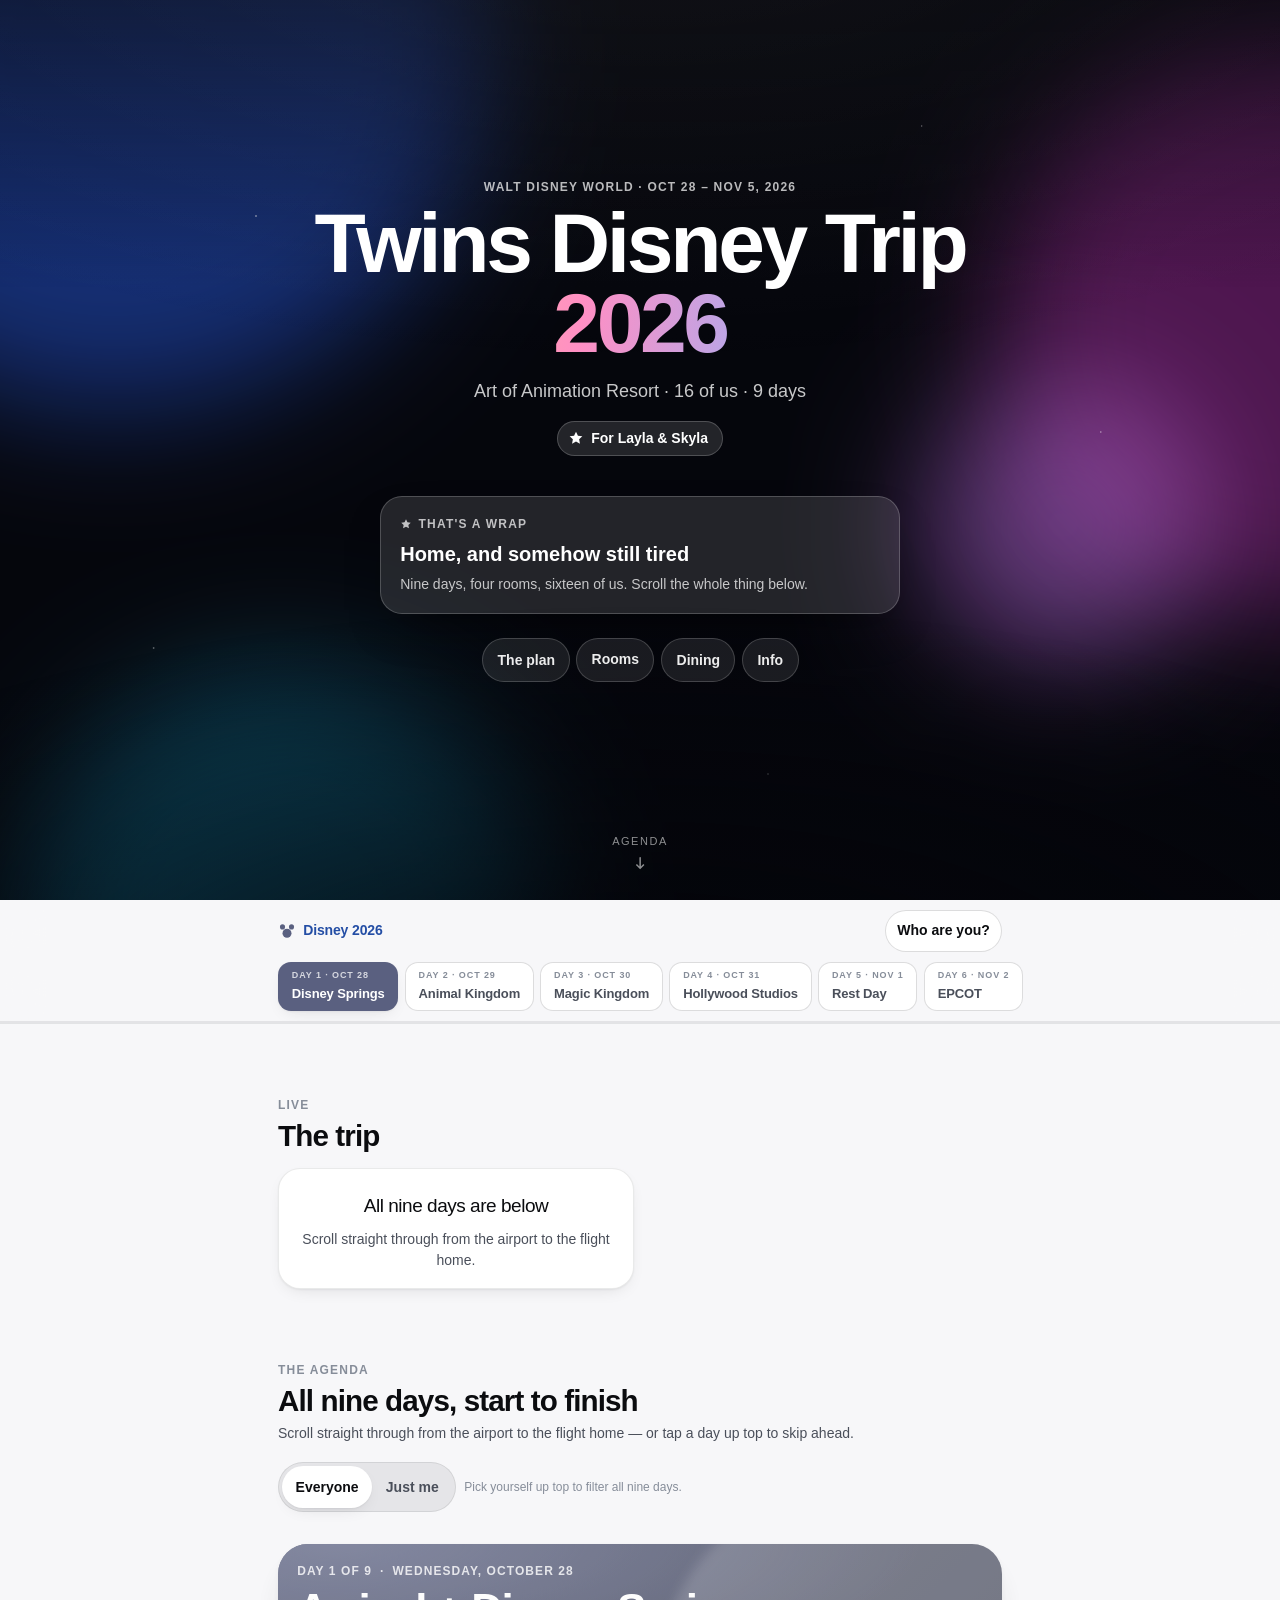
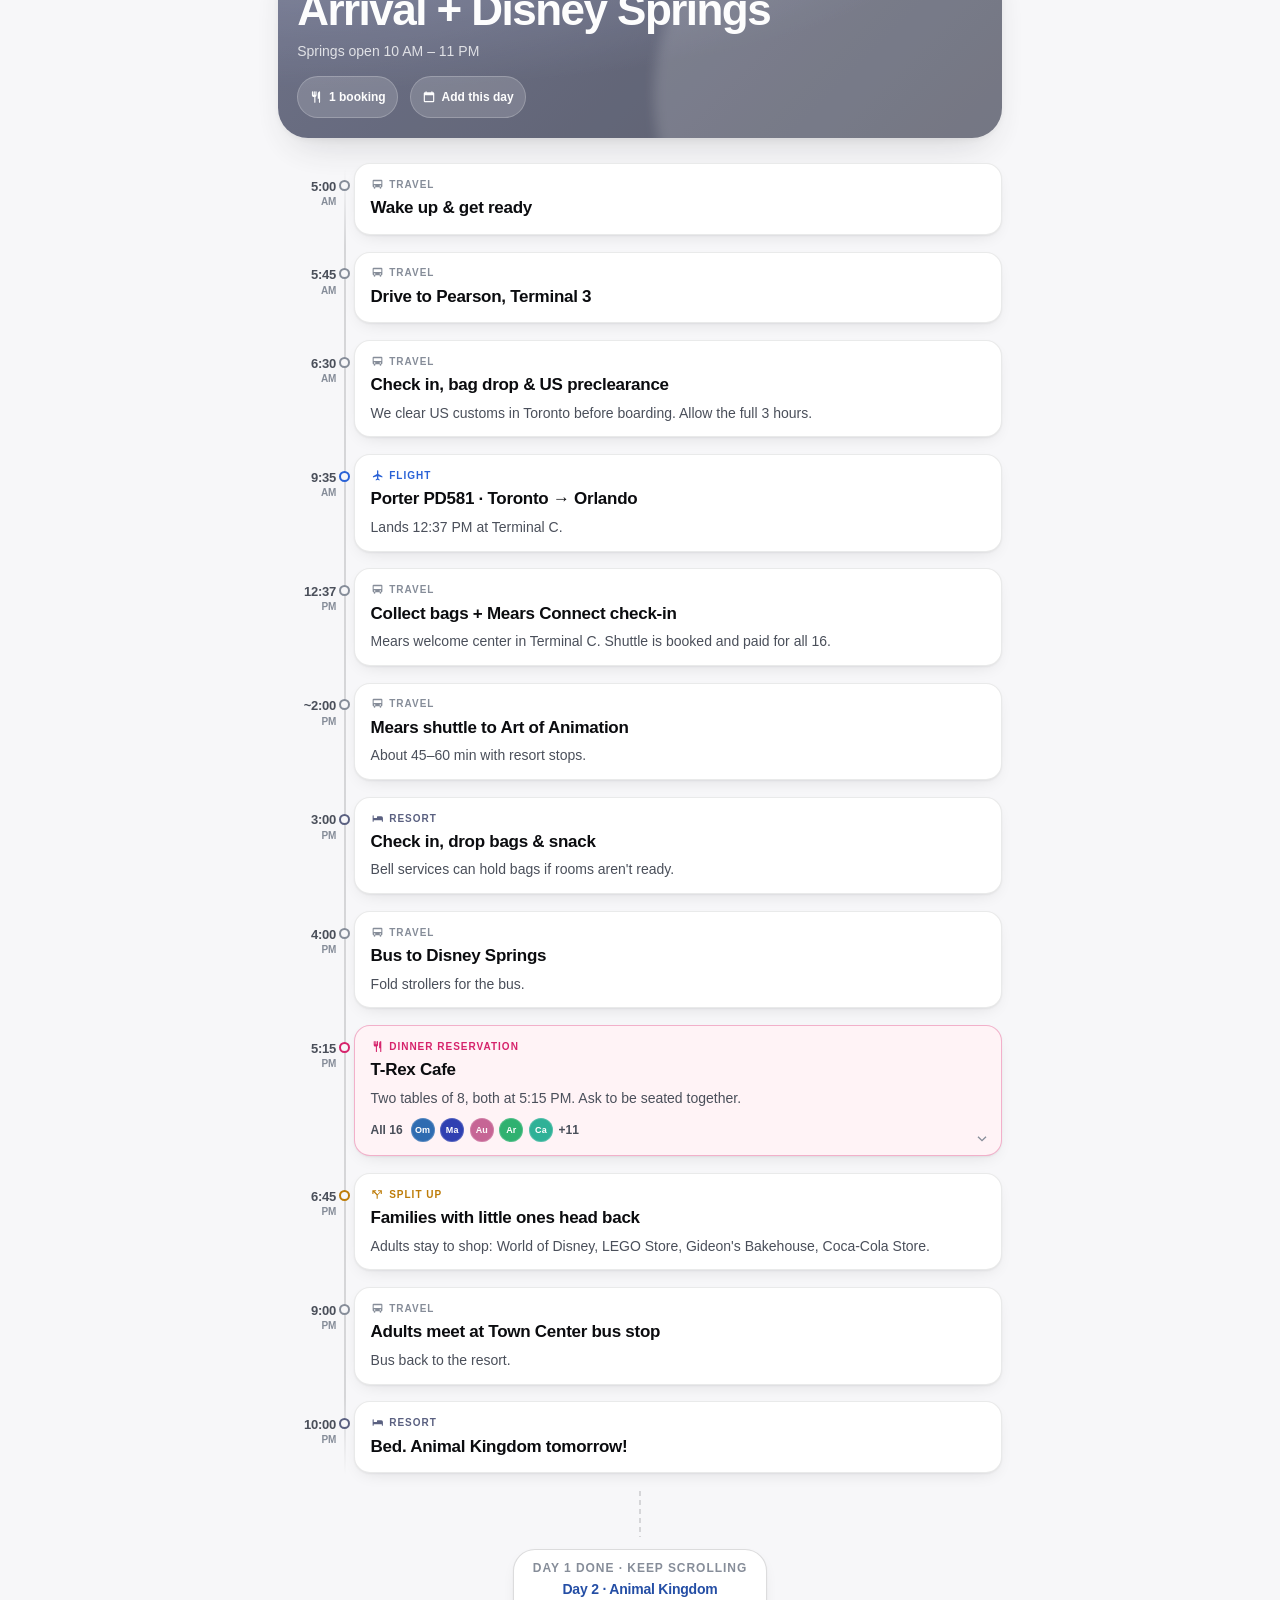
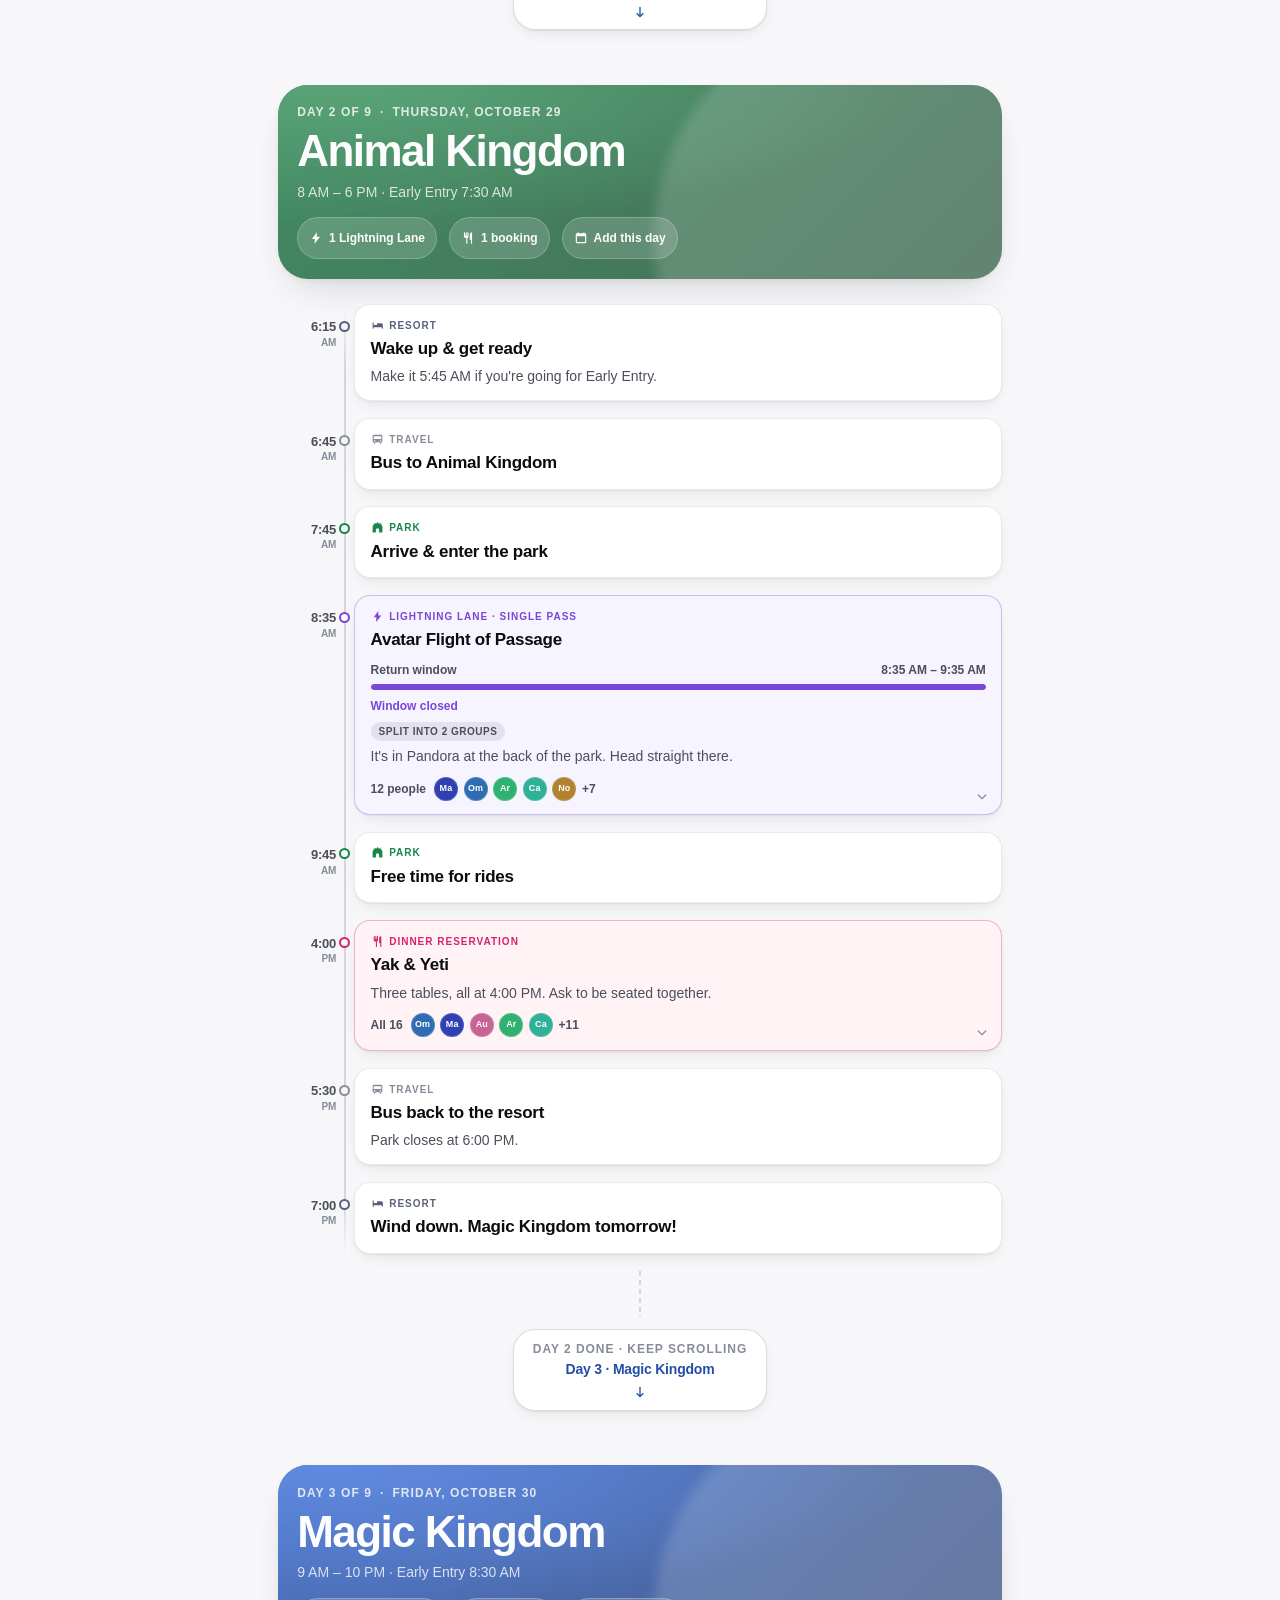
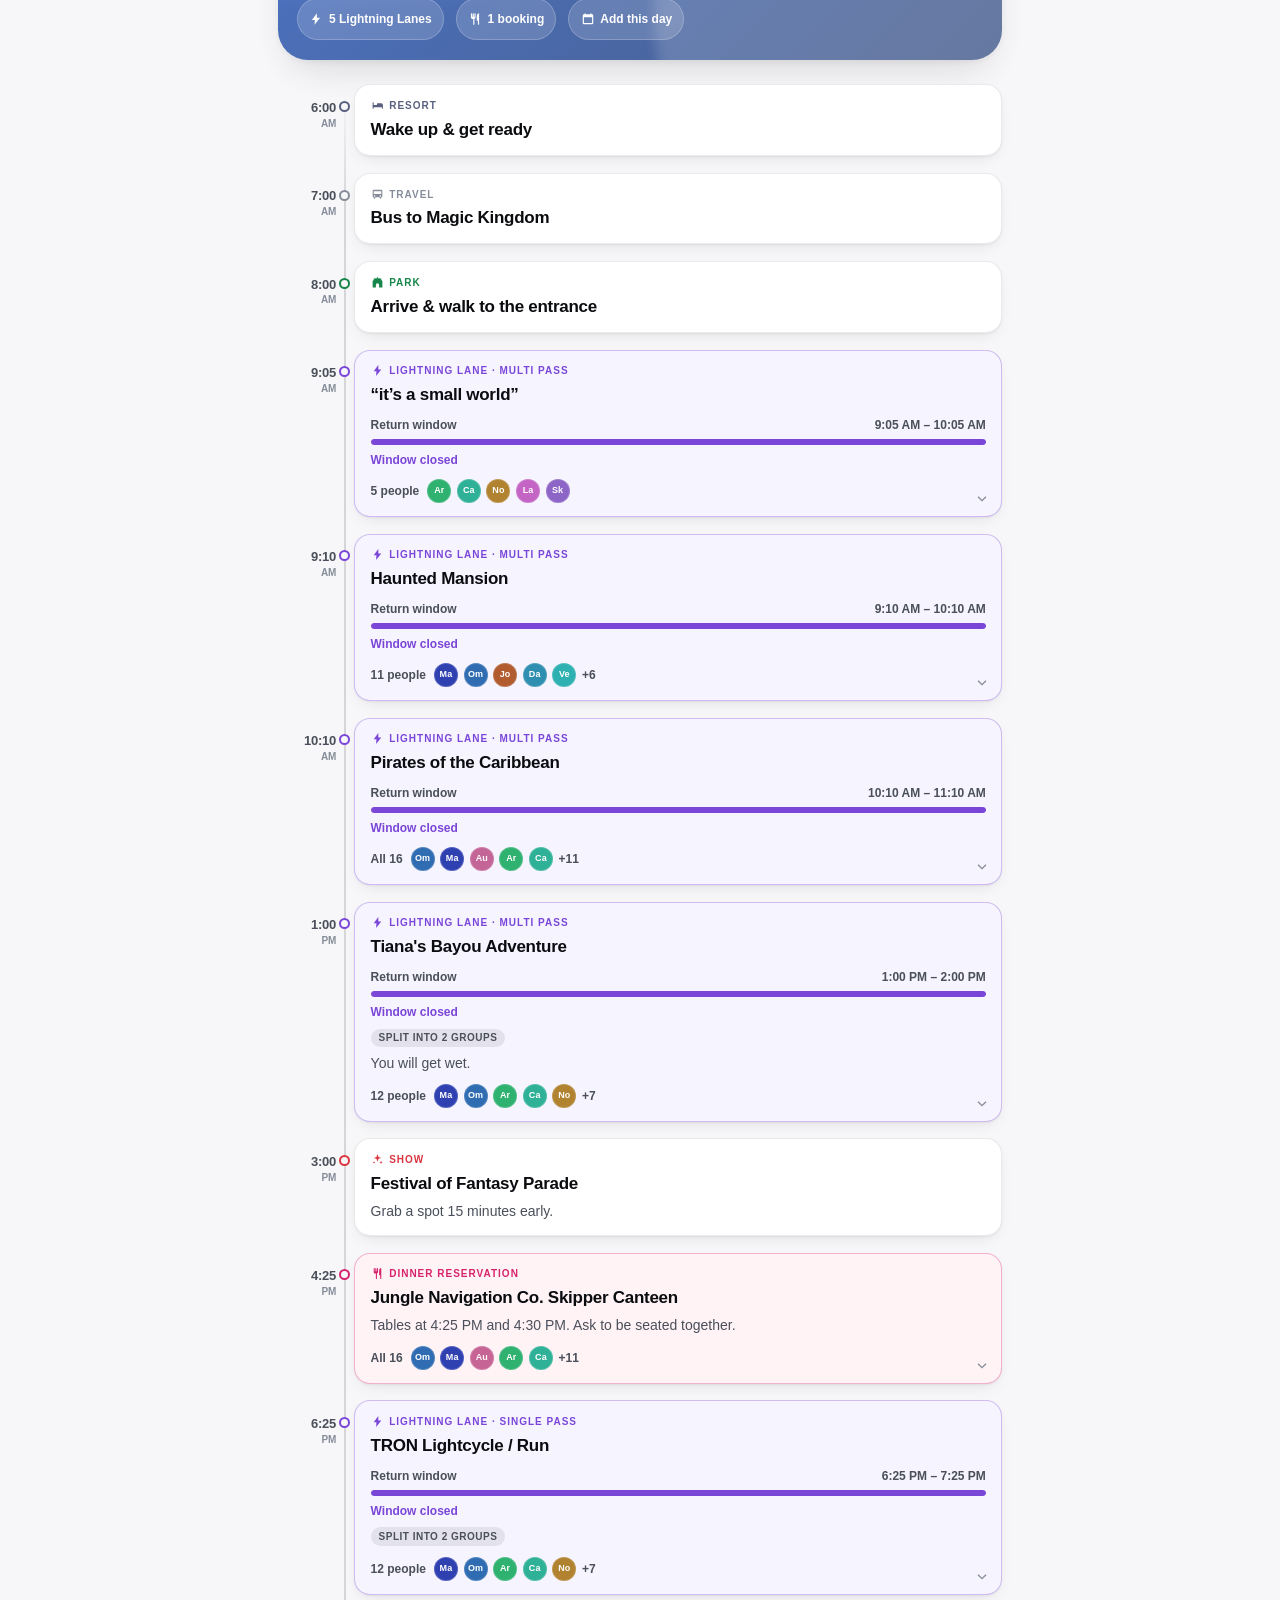
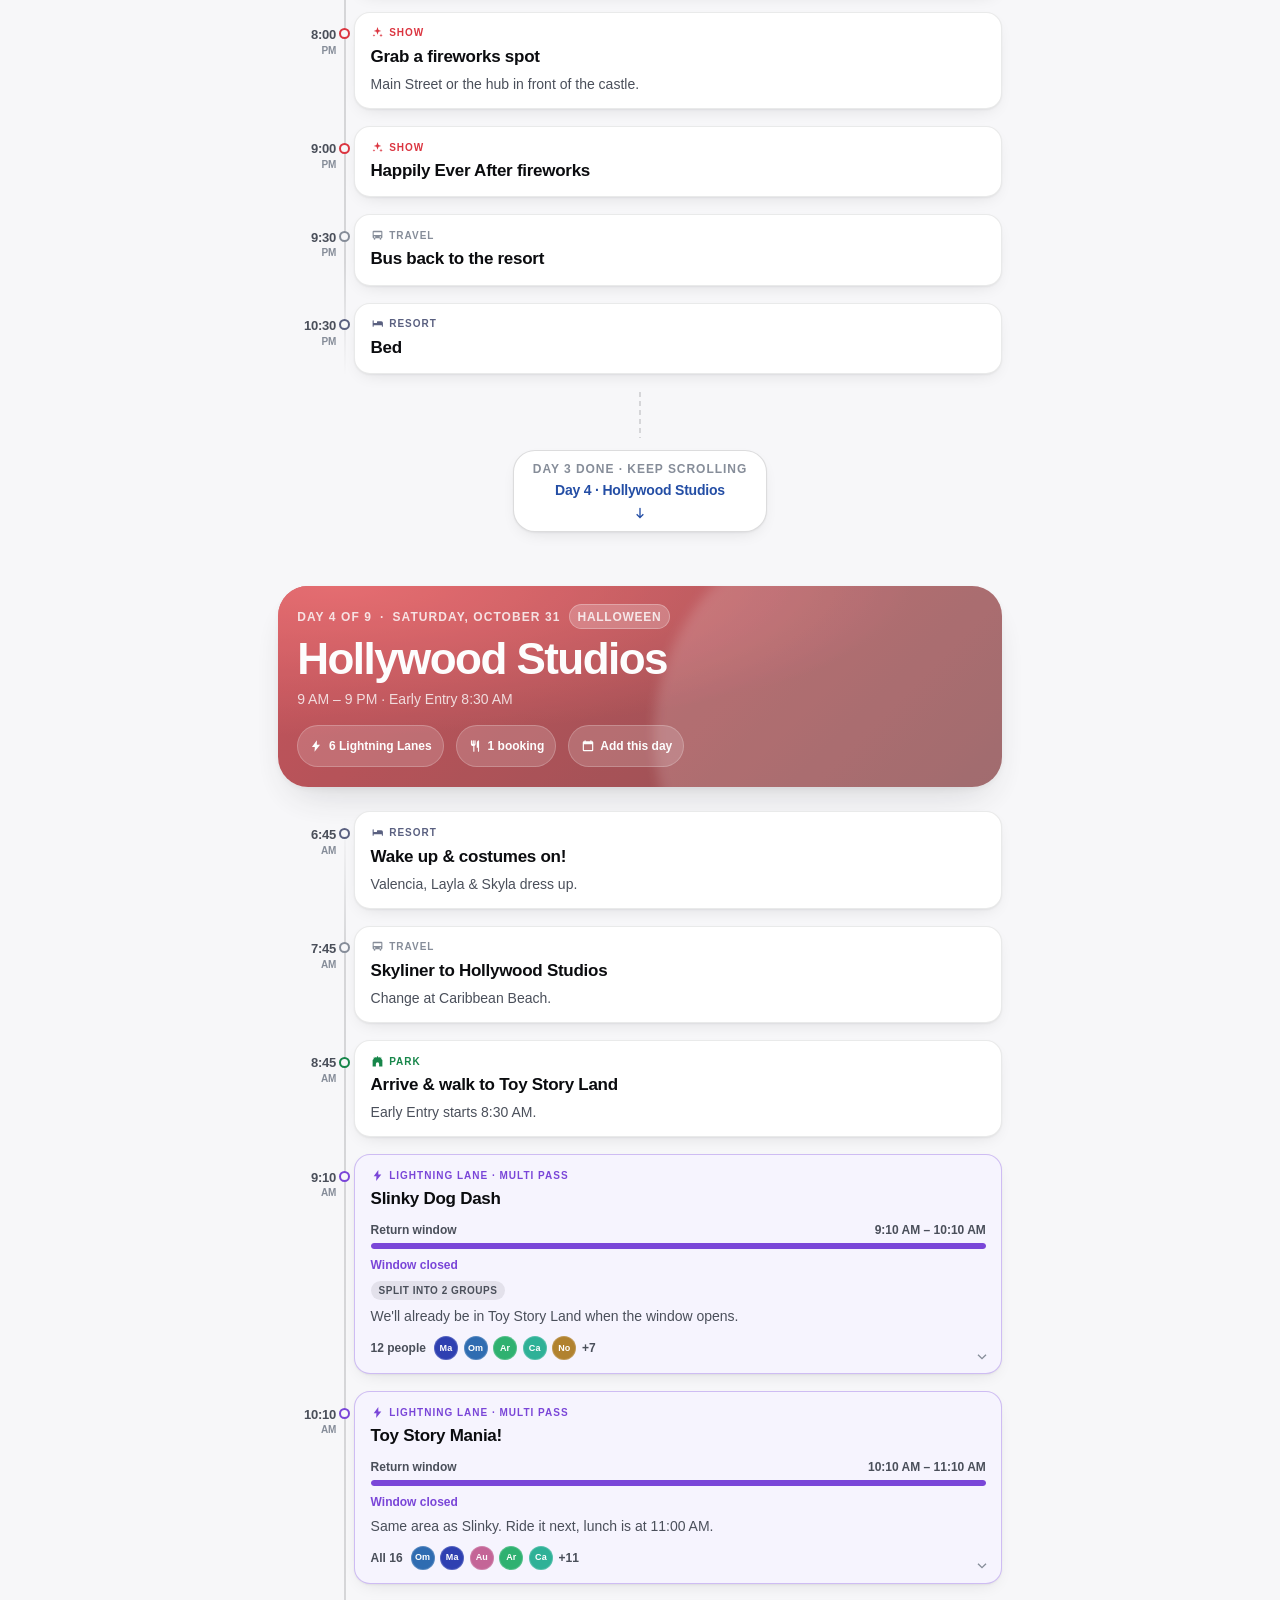
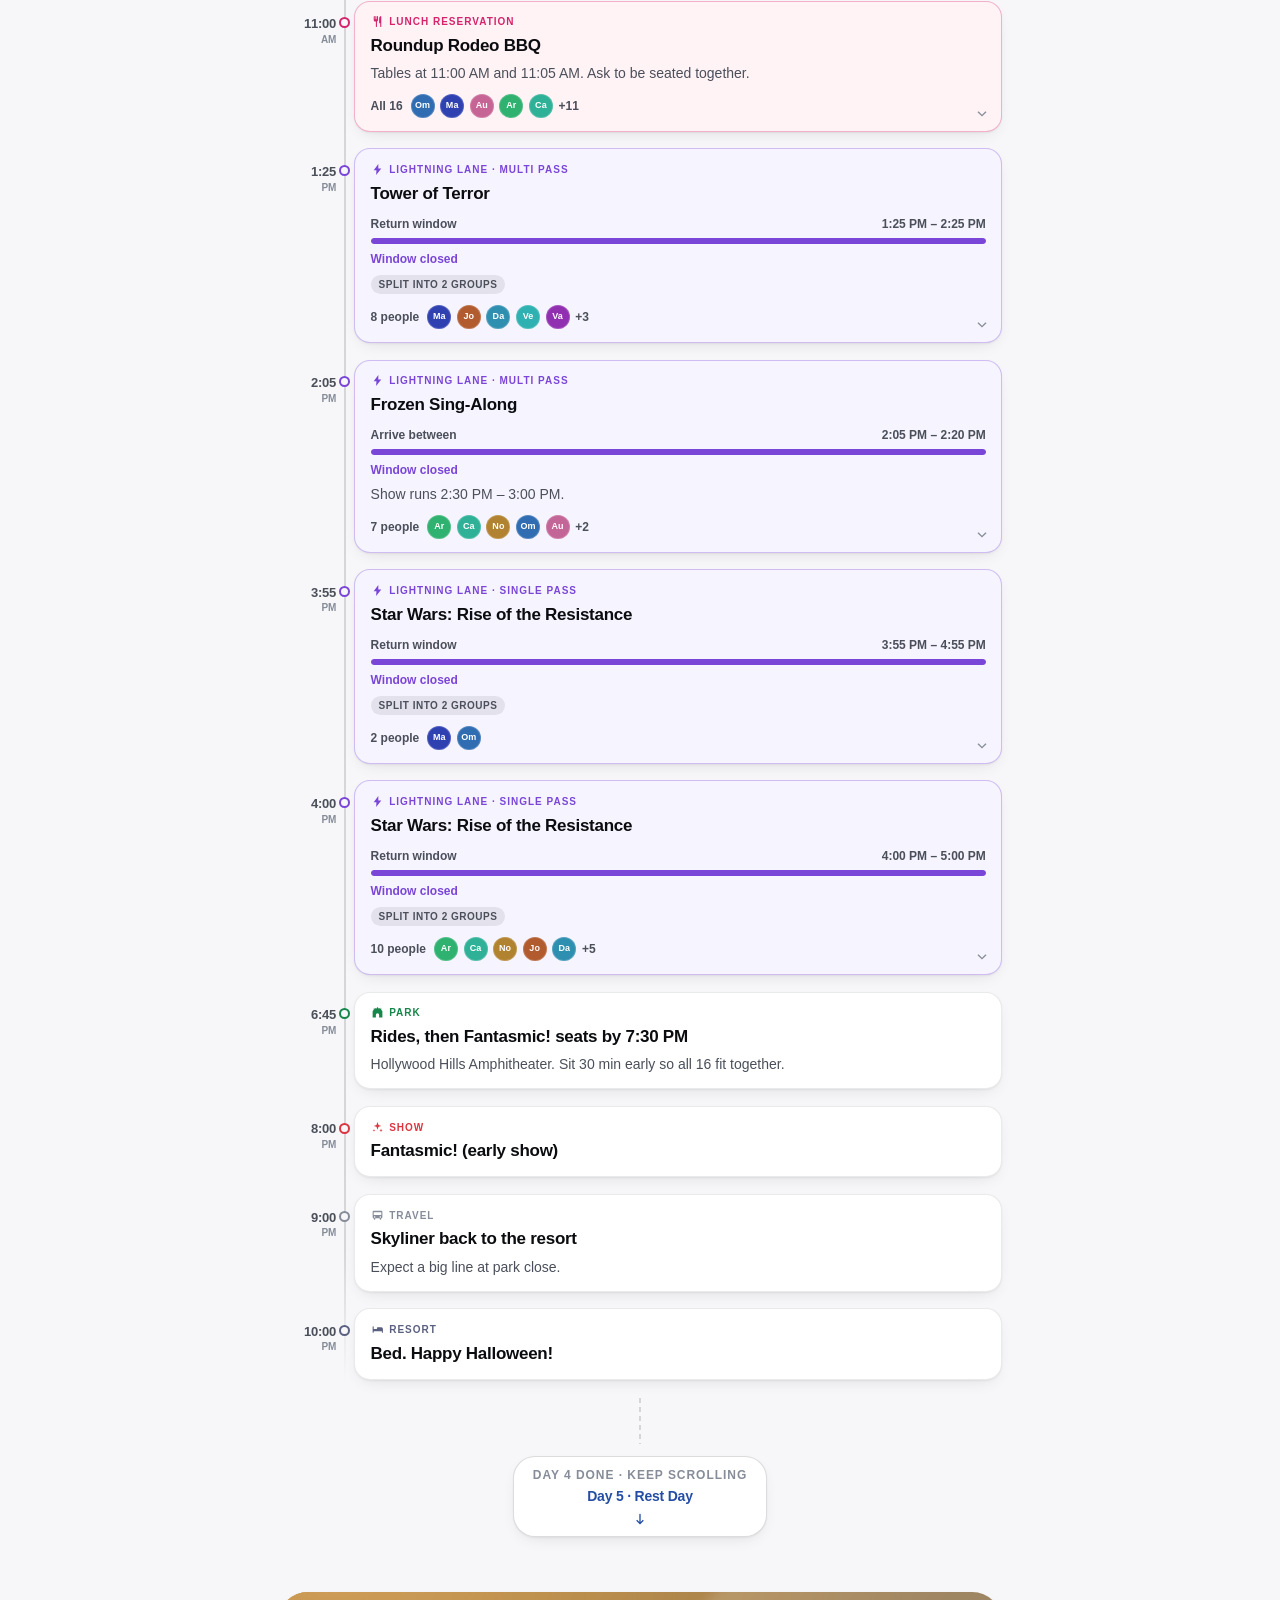
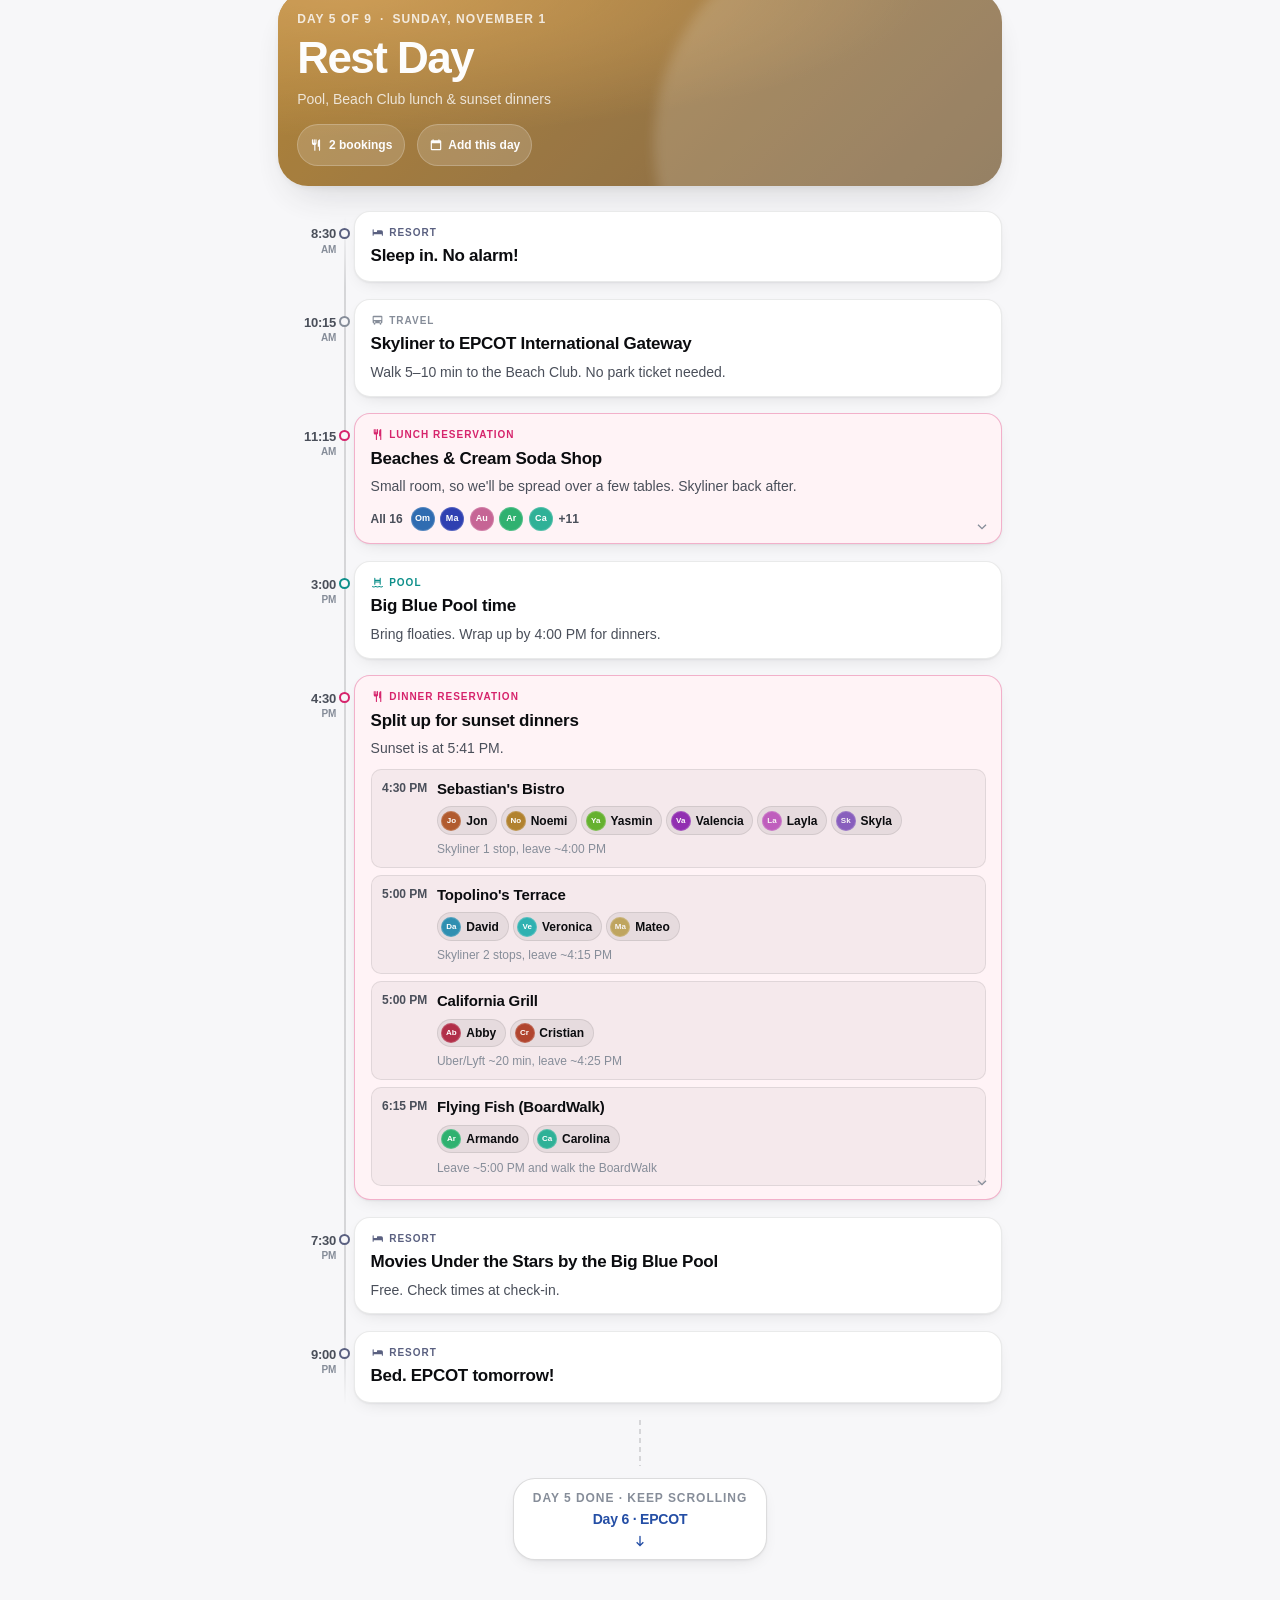
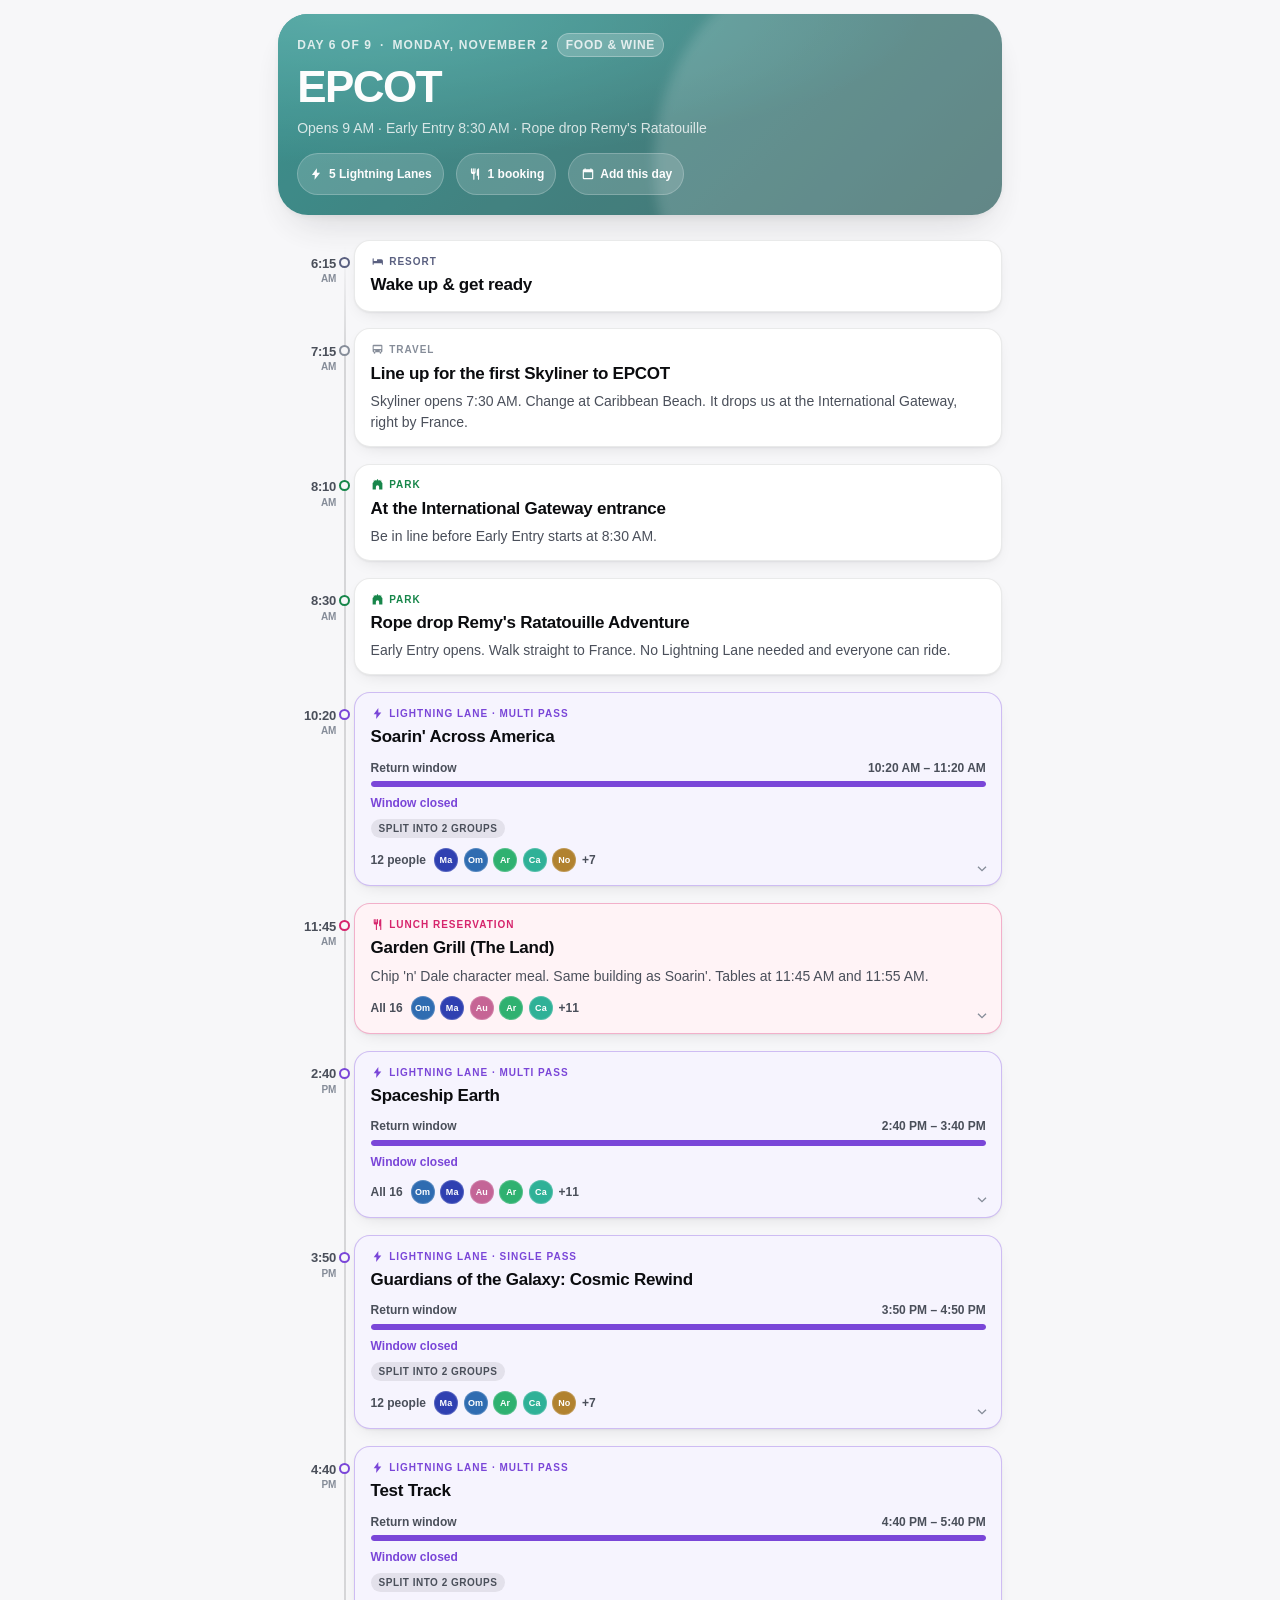
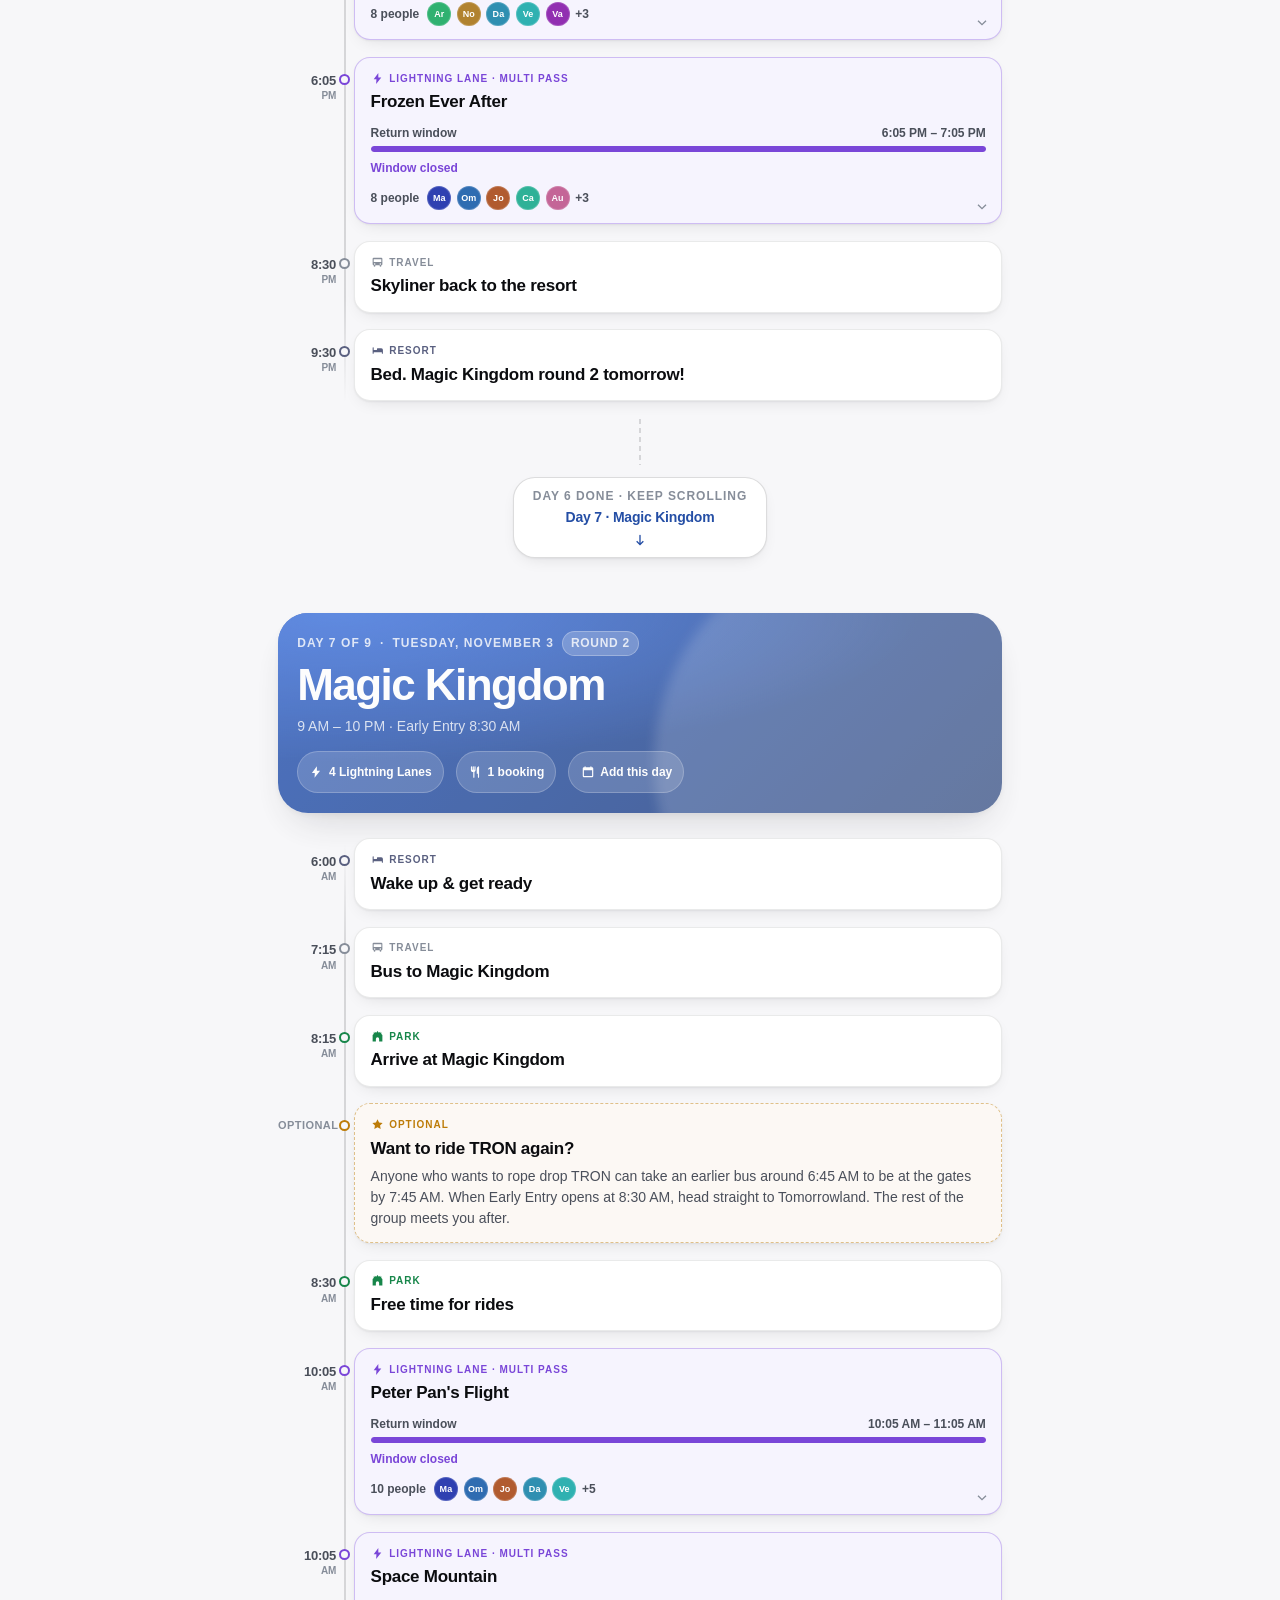
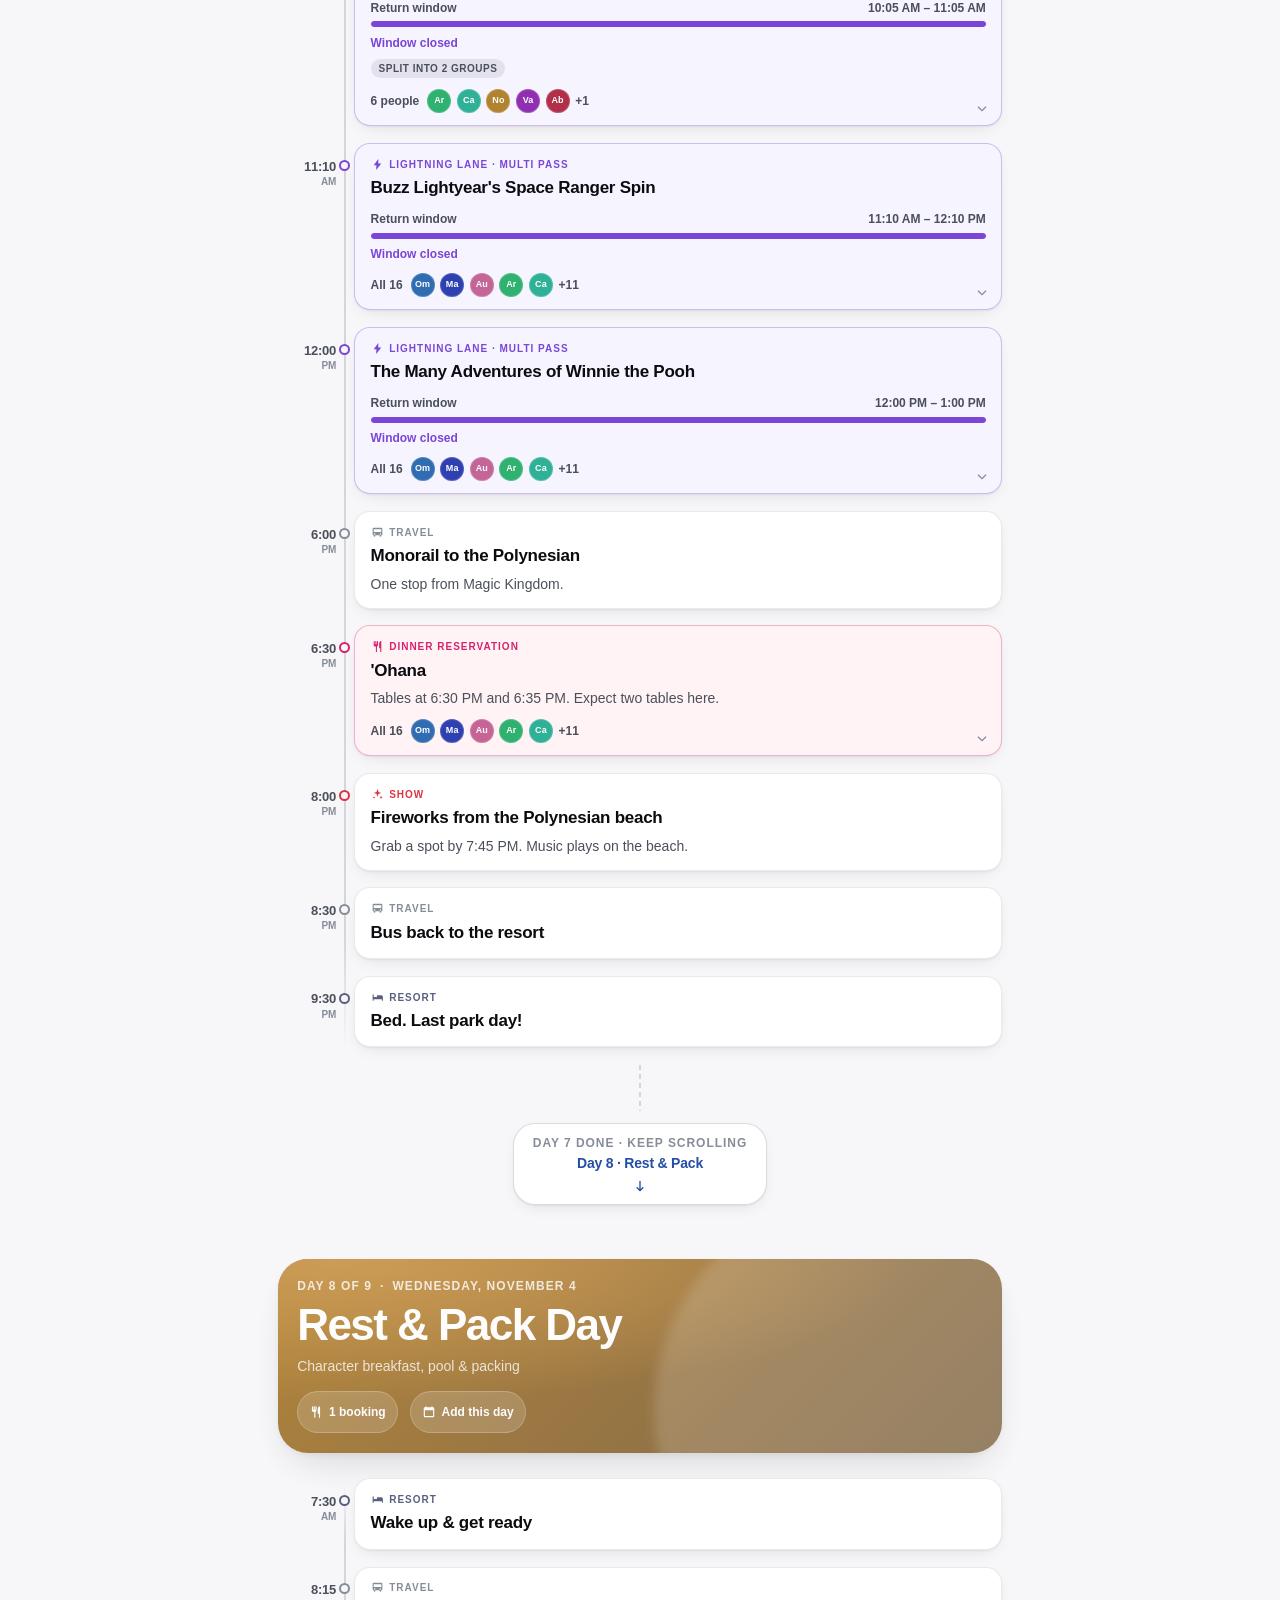
==== commit 96ab1e29: "Make the agenda one continuous scroll; nav becomes a scroll spy Before, the page showed one day at a" ====
--- a/disney/index.html
+++ b/disney/index.html
@@ -79,14 +79,14 @@
     <p class="hero-weather hero-rise" id="heroWeather" style="--d:520ms"></p>
 
     <nav class="herolinks hero-rise" style="--d:620ms" aria-label="Jump to a section">
-      <a href="#dayBand">The plan</a>
+      <a href="#agenda">The plan</a>
       <a href="#rooms">Rooms</a>
       <a href="#dining">Dining</a>
       <a href="#know">Info</a>
     </nav>
   </div>
 
-  <a class="scrollcue" href="#main" aria-label="Scroll to the agenda">
+  <a class="scrollcue" href="#agenda" aria-label="Scroll to the agenda">
     <span>Agenda</span>
     <svg width="18" height="18" viewBox="0 0 24 24" aria-hidden="true"><use href="#i-arrowdown"/></svg>
   </a>
@@ -104,7 +104,8 @@
       <span id="whoBtnInner" class="ph">Who are you?</span>
     </button>
   </div>
-  <div class="daystrip" id="daystrip" role="tablist" aria-label="Trip days"></div>
+  <div class="daystrip" id="daystrip" aria-label="Jump to a day"></div>
+  <span class="navprogress" aria-hidden="true"><i id="navProgress"></i></span>
 </nav>
 
 <main id="main">
@@ -118,9 +119,16 @@
     </div>
   </section>
 
-  <!-- the day ------------------------------------------------------------- -->
-  <section class="band" id="dayBand">
-    <div class="wrap" id="dayWrap"></div>
+  <!-- the agenda: all nine days, one continuous scroll ------------------- -->
+  <section class="band agendaband" id="agenda">
+    <div class="wrap agenda-head">
+      <p class="eyebrow">The agenda</p>
+      <h2 class="sec-title">All nine days, start to finish</h2>
+      <p class="sec-sub">Scroll straight through from the airport to the flight
+        home &mdash; or tap a day up top to skip ahead.</p>
+      <div class="filterbar" id="agendaFilter"></div>
+    </div>
+    <div id="dayWrap"></div>
   </section>
 
   <!-- rooms --------------------------------------------------------------- -->
@@ -158,7 +166,7 @@
   <div class="wrap">
     <nav class="footlinks" aria-label="Sections">
       <a href="#top">Top</a>
-      <a href="#dayBand">The plan</a>
+      <a href="#agenda">The plan</a>
       <a href="#rooms">Rooms</a>
       <a href="#dining">Dining</a>
       <a href="#know">Good to know</a>
--- a/disney/css/app.css
+++ b/disney/css/app.css
@@ -115,7 +115,8 @@
 html {
   -webkit-text-size-adjust: 100%;
   scroll-behavior: smooth;
-  scroll-padding-top: 118px;
+  /* --navh is measured live in JS so jump links always clear the sticky nav */
+  scroll-padding-top: calc(var(--navh, 118px) + 14px);
 }
 
 body {
@@ -429,13 +430,13 @@
   color: var(--ink-3);
 }
 .daypill .dp-name { font-size: 0.8125rem; font-weight: 620; letter-spacing: -0.01em; white-space: nowrap; }
-.daypill[aria-selected="true"] {
+.daypill[aria-current="true"] {
   background: var(--pill, var(--ink));
   border-color: transparent;
   color: #fff;
   box-shadow: var(--shadow-1);
 }
-.daypill[aria-selected="true"] .dp-day { color: rgba(255, 255, 255, 0.75); }
+.daypill[aria-current="true"] .dp-day { color: rgba(255, 255, 255, 0.75); }
 .daypill { position: relative; }
 .daypill .dot {
   display: inline-block; vertical-align: 0.05em;
@@ -495,7 +496,44 @@
 .livecard.is-empty { text-align: center; }
 .livecard.is-empty::before { display: none; }
 
-/* --------------------------------------------------------------- day view -- */
+/* "Show in the agenda" — the bridge from the live card down into the scroll. */
+.lc-go, .nc-go {
+  display: inline-flex; align-items: center; gap: 0.35rem;
+  min-height: 40px; margin-top: 0.85rem; padding: 0.35rem 0.85rem 0.35rem 0.9rem;
+  border-radius: 999px;
+  font-size: var(--fs-sm); font-weight: 650;
+  border: 1px solid currentColor;
+  color: var(--accent-ink);
+  transition: transform var(--t-fast) var(--ease-spring), background var(--t-fast);
+}
+.lc-go:active, .nc-go:active { transform: scale(0.96); }
+.lc-go svg, .nc-go svg { width: 14px; height: 14px; }
+.nc-go {
+  color: #fff;
+  border-color: rgba(255, 255, 255, 0.35);
+  background: rgba(255, 255, 255, 0.1);
+}
+/* It's an <a> now, so override the global link colour. */
+.hero-nowcard { display: block; color: #fff; }
+.hero-nowcard:active { transform: scale(0.99); }
+.hero-nowcard .nc-title { color: #fff; }
+
+/* ---------------------------------------------------------------- agenda -- */
+/* All nine days are one continuous column. Day sections are scroll targets,
+   not swapped views. */
+
+.agendaband { padding-bottom: 0; }
+.agenda-head { padding-bottom: 0.5rem; }
+
+.day {
+  scroll-margin-top: calc(var(--navh, 118px) + 14px);
+  padding-block: 0.5rem 0;
+}
+.day > .wrap { padding-block: 0; }
+/* Days already behind us recede a touch at the header only. Never dim the
+   timeline itself — it would compound with .is-dim and become unreadable. */
+.day.is-past .dayhead { opacity: 0.8; }
+.day.is-past .dayhead:hover { opacity: 1; }
 
 .dayhead {
   position: relative;
@@ -551,23 +589,85 @@
 }
 .dh-chip svg { width: 14px; height: 14px; }
 
-/* Day switch controls */
-.dayswitch {
-  display: flex; align-items: center; justify-content: space-between; gap: 0.6rem;
-  margin-top: 1rem;
-}
-.ds-btn {
-  display: inline-flex; align-items: center; gap: 0.35rem;
-  min-height: 40px; padding: 0.4rem 0.85rem;
-  border-radius: 999px;
+/* The seam between two days: a dotted run of track that visually carries you
+   into the next park instead of letting the page feel finished. */
+.daybreak {
+  position: relative;
+  display: flex; flex-direction: column; align-items: center;
+  padding-block: 0.35rem 1.9rem;
+}
+.db-line {
+  width: 2px; height: 46px;
+  background-image: linear-gradient(var(--hairline-2) 55%, transparent 0);
+  background-size: 2px 9px;
+}
+.db-pill {
+  display: flex; flex-direction: column; align-items: center; gap: 0.1rem;
+  margin-top: 0.75rem;
+  min-height: 44px; padding: 0.6rem 1.15rem;
+  border-radius: var(--r-lg);
   border: 1px solid var(--hairline-2);
   background: var(--surface-solid);
-  font-size: var(--fs-sm); font-weight: 600;
   box-shadow: var(--shadow-1);
-  transition: transform var(--t-fast) var(--ease-spring);
-}
-.ds-btn:active { transform: scale(0.95); }
-.ds-btn[disabled] { opacity: 0.35; pointer-events: none; }
+  text-align: center;
+  transition: transform var(--t-fast) var(--ease-spring),
+              box-shadow var(--t) ease, border-color var(--t) ease;
+}
+.db-pill:hover { box-shadow: var(--shadow-2); border-color: var(--accent); }
+.db-pill:active { transform: scale(0.97); }
+.db-l {
+  font-size: var(--fs-xs); font-weight: 680;
+  letter-spacing: 0.08em; text-transform: uppercase;
+  color: var(--ink-3);
+}
+.db-t {
+  font-size: var(--fs-sm); font-weight: 680; letter-spacing: -0.015em;
+  color: var(--accent-ink);
+}
+.db-a {
+  margin-top: 0.15rem; width: 16px; height: 16px;
+  color: var(--accent-ink);
+  animation: bob 2.6s var(--ease-in-out) infinite;
+}
+
+/* End of the trip — an explicit full stop, so the sections that follow read
+   as reference material rather than "more agenda". */
+.tripend {
+  margin-block: 0.5rem 0.5rem;
+  padding: 1.6rem 1.2rem 1.75rem;
+  border-radius: var(--r-xl);
+  border: 1px solid var(--hairline);
+  background: var(--surface);
+  text-align: center;
+}
+.te-k {
+  display: flex; align-items: center; justify-content: center; gap: 0.4rem;
+  font-size: var(--fs-xs); font-weight: 700;
+  letter-spacing: 0.1em; text-transform: uppercase;
+  color: var(--accent-ink);
+}
+.te-t {
+  margin-top: 0.5rem; margin-inline: auto; max-width: 22ch;
+  font-size: 1.375rem; font-weight: 700; letter-spacing: -0.03em;
+  text-wrap: balance;
+}
+.te-s {
+  margin-top: 0.4rem; margin-inline: auto; max-width: 36ch;
+  font-size: var(--fs-sm); color: var(--ink-2);
+}
+
+/* Thin trip-progress hairline under the nav: a constant, quiet reminder that
+   there is much more below. */
+.navprogress {
+  display: block; height: 2px;
+  background: color-mix(in oklab, var(--ink) 8%, transparent);
+}
+.navprogress i {
+  display: block; height: 100%;
+  background: linear-gradient(90deg, var(--accent), color-mix(in oklab, var(--accent) 45%, #fff));
+  transform: scaleX(0); transform-origin: 0 50%;
+  transition: transform 120ms linear, background var(--t) ease;
+}
 
 /* Filter bar */
 .filterbar {
@@ -709,6 +809,26 @@
 }
 /* Dim what isn't yours. Applied to the children, not the <li>, so it can't
    fight the scroll-reveal opacity animation. */
+.tl-item { scroll-margin-top: calc(var(--navh, 118px) + 18px); }
+
+/* Landing on a deep-linked entry: a brief ring so you can see where you were
+   dropped, then it fades out of the way. */
+.tl-item.flash .card {
+  animation: flashring 2.1s var(--ease-out) both;
+}
+@keyframes flashring {
+  0%, 55% { box-shadow: 0 0 0 3px color-mix(in oklab, var(--accent) 45%, transparent), var(--shadow-2); }
+  100% { box-shadow: var(--shadow-1); }
+}
+
+.tl-empty {
+  padding: 1.1rem 1.2rem;
+  border-radius: var(--r);
+  border: 1px dashed var(--hairline-2);
+  background: var(--surface);
+  font-size: var(--fs-sm); color: var(--ink-2);
+}
+
 .tl-item.is-dim .card { opacity: 0.4; box-shadow: none; }
 .tl-item.is-dim .tl-time { opacity: 0.5; }
 .tl-item.is-dim .tl-node { opacity: 0.45; }
@@ -805,8 +925,14 @@
   display: grid;
   grid-template-rows: 0fr;
   transition: grid-template-rows var(--t) var(--ease-out);
+  /* Don't let the browser compensate for this growing: it would shove the
+     viewport while you're landing on a deep link. */
+  overflow-anchor: none;
 }
 .card[aria-expanded="true"] .card-more { grid-template-rows: 1fr; }
+/* Deep links expand the target with no animation so its height is final
+   before we measure where to scroll. */
+.card.insta .card-more, .card.insta .card-caret { transition: none; }
 .card-more > * { overflow: hidden; min-height: 0; }
 .more-inner { padding-top: 0.65rem; margin-top: 0.65rem; border-top: 1px solid var(--hairline); }
 .more-inner .lbl {
@@ -1031,11 +1157,6 @@
 }
 .reveal.in { opacity: 1; transform: none; }
 
-.swapin { animation: swapin 480ms var(--ease-out) both; }
-@keyframes swapin {
-  from { opacity: 0; transform: translateY(14px); }
-  to { opacity: 1; transform: none; }
-}
 
 .hero-rise { animation: heroRise 1s var(--ease-out) both; animation-delay: var(--d, 0ms); }
 @keyframes heroRise {
@@ -1068,7 +1189,8 @@
 .herolinks a,
 footer.foot .footlinks a,
 .nav-brand { min-height: 44px; }
-.dh-chip, .seg button, .who-btn { min-height: 40px; }
+.dh-chip, .seg button, .who-btn { min-height: 42px; }
+.daypill, .db-pill { min-height: 44px; }
 .scrollcue { padding: 0.5rem 1.25rem; }
 
 /* ------------------------------------------------- dark-mode contrast -- */
@@ -1076,8 +1198,8 @@
    surfaces instead of white-on-pastel. */
 
 @media (prefers-color-scheme: dark) {
-  .daypill[aria-selected="true"] { color: #06070b; }
-  .daypill[aria-selected="true"] .dp-day { color: rgba(0, 0, 0, 0.62); }
+  .daypill[aria-current="true"] { color: #06070b; }
+  .daypill[aria-current="true"] .dp-day { color: rgba(0, 0, 0, 0.62); }
 
   .dayhead {
     border: 1px solid color-mix(in oklab, var(--accent) 26%, transparent);
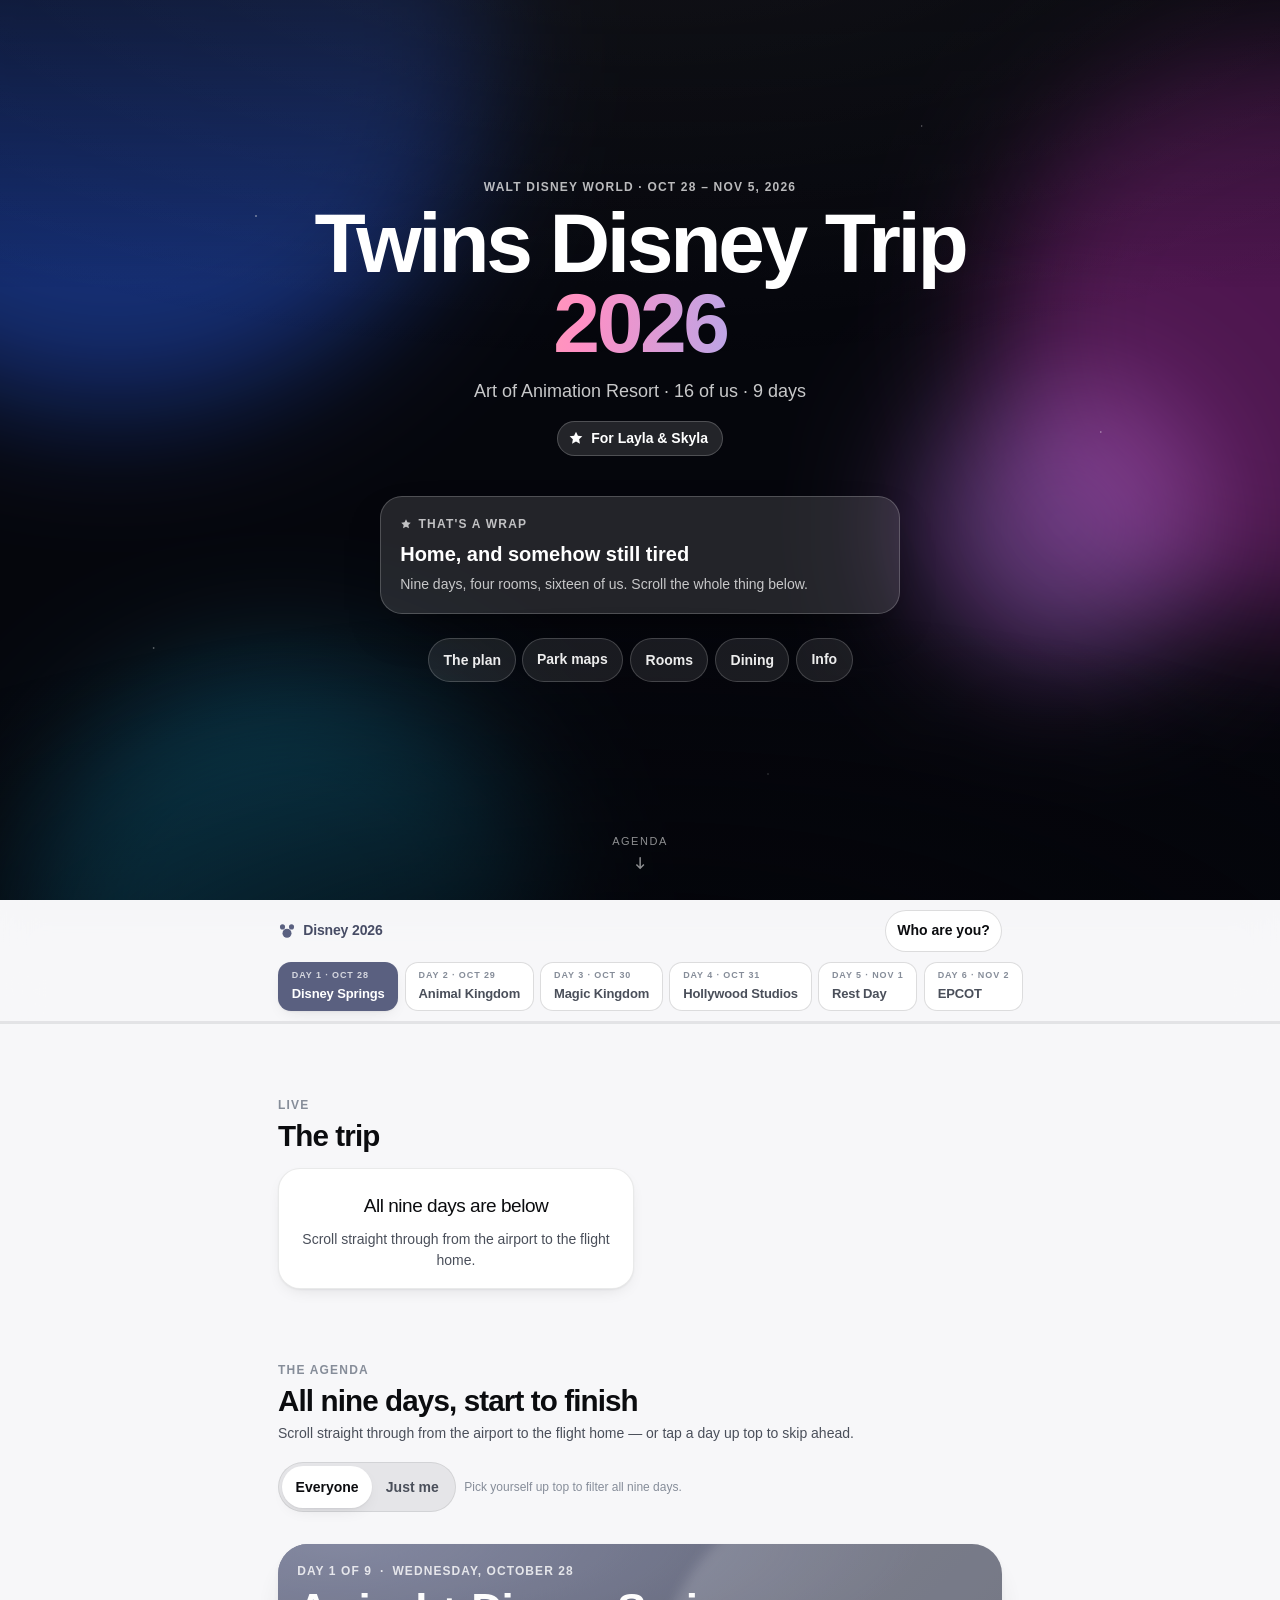
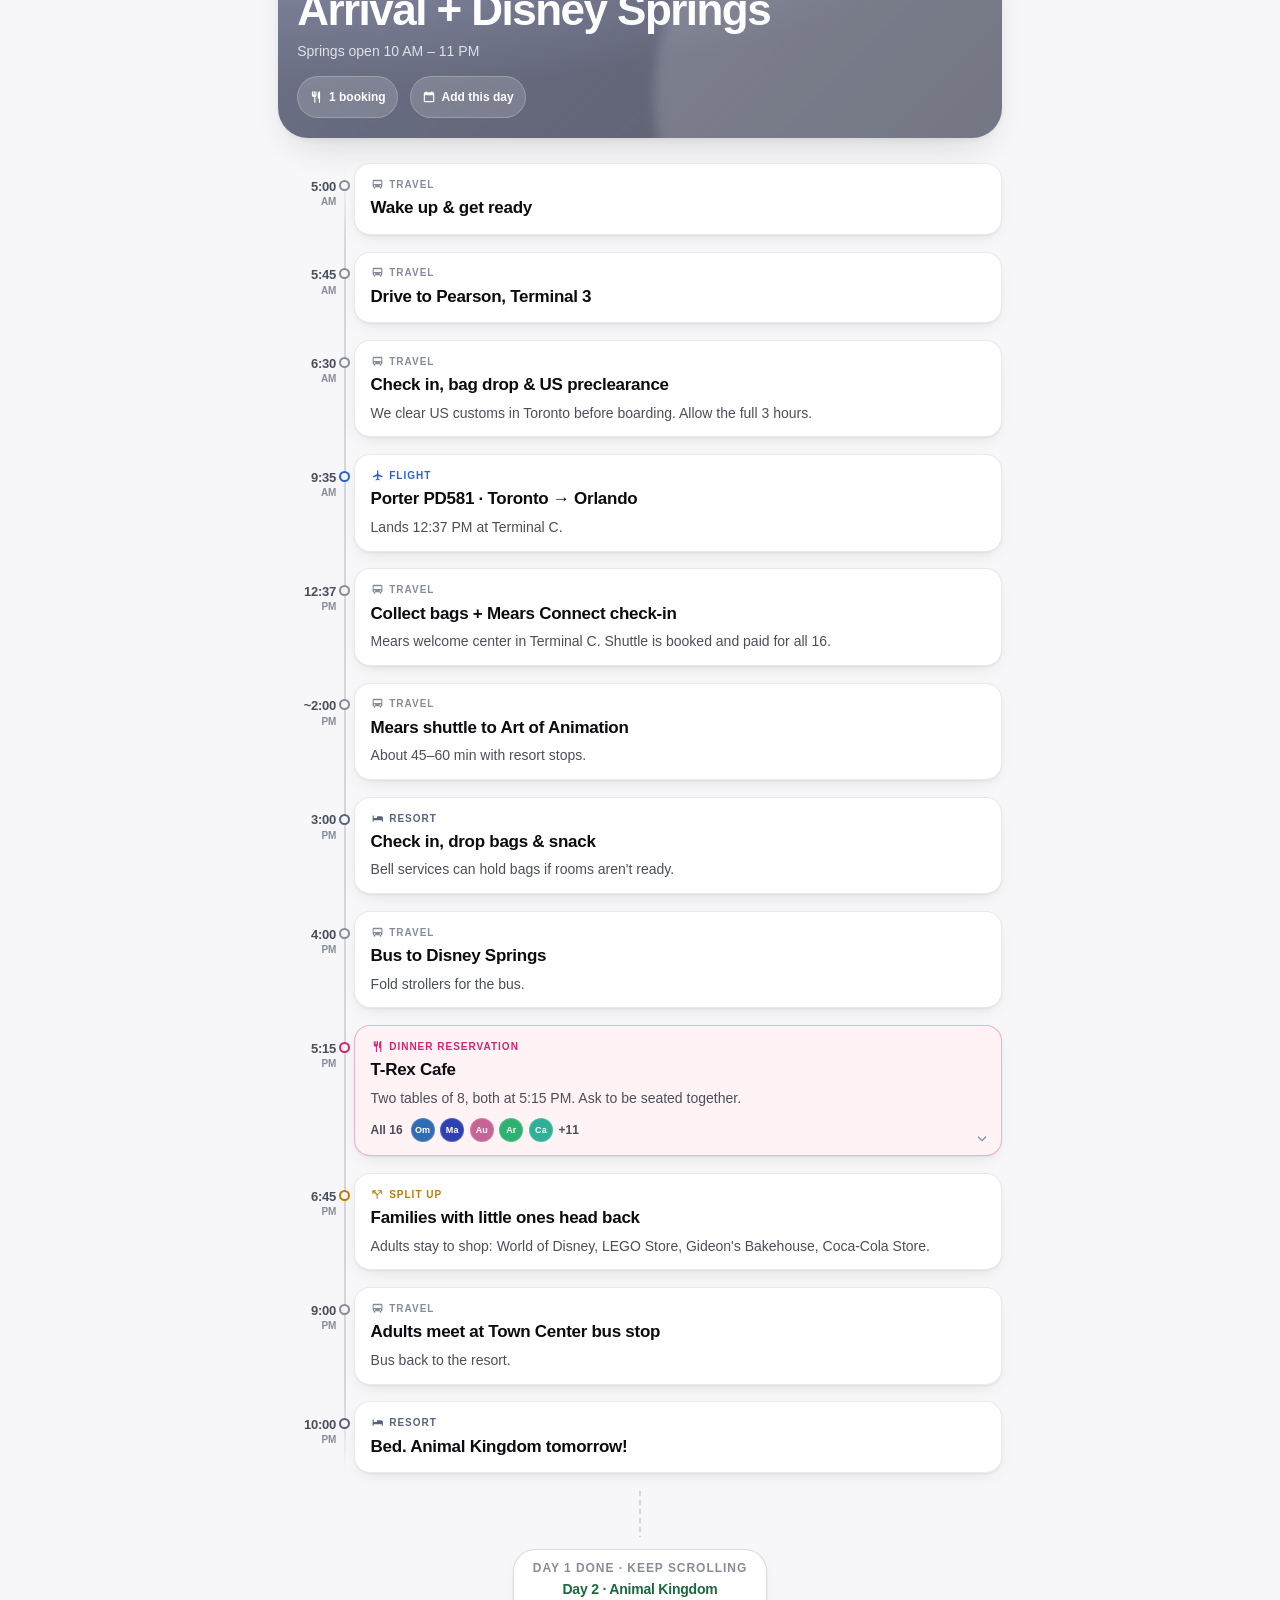
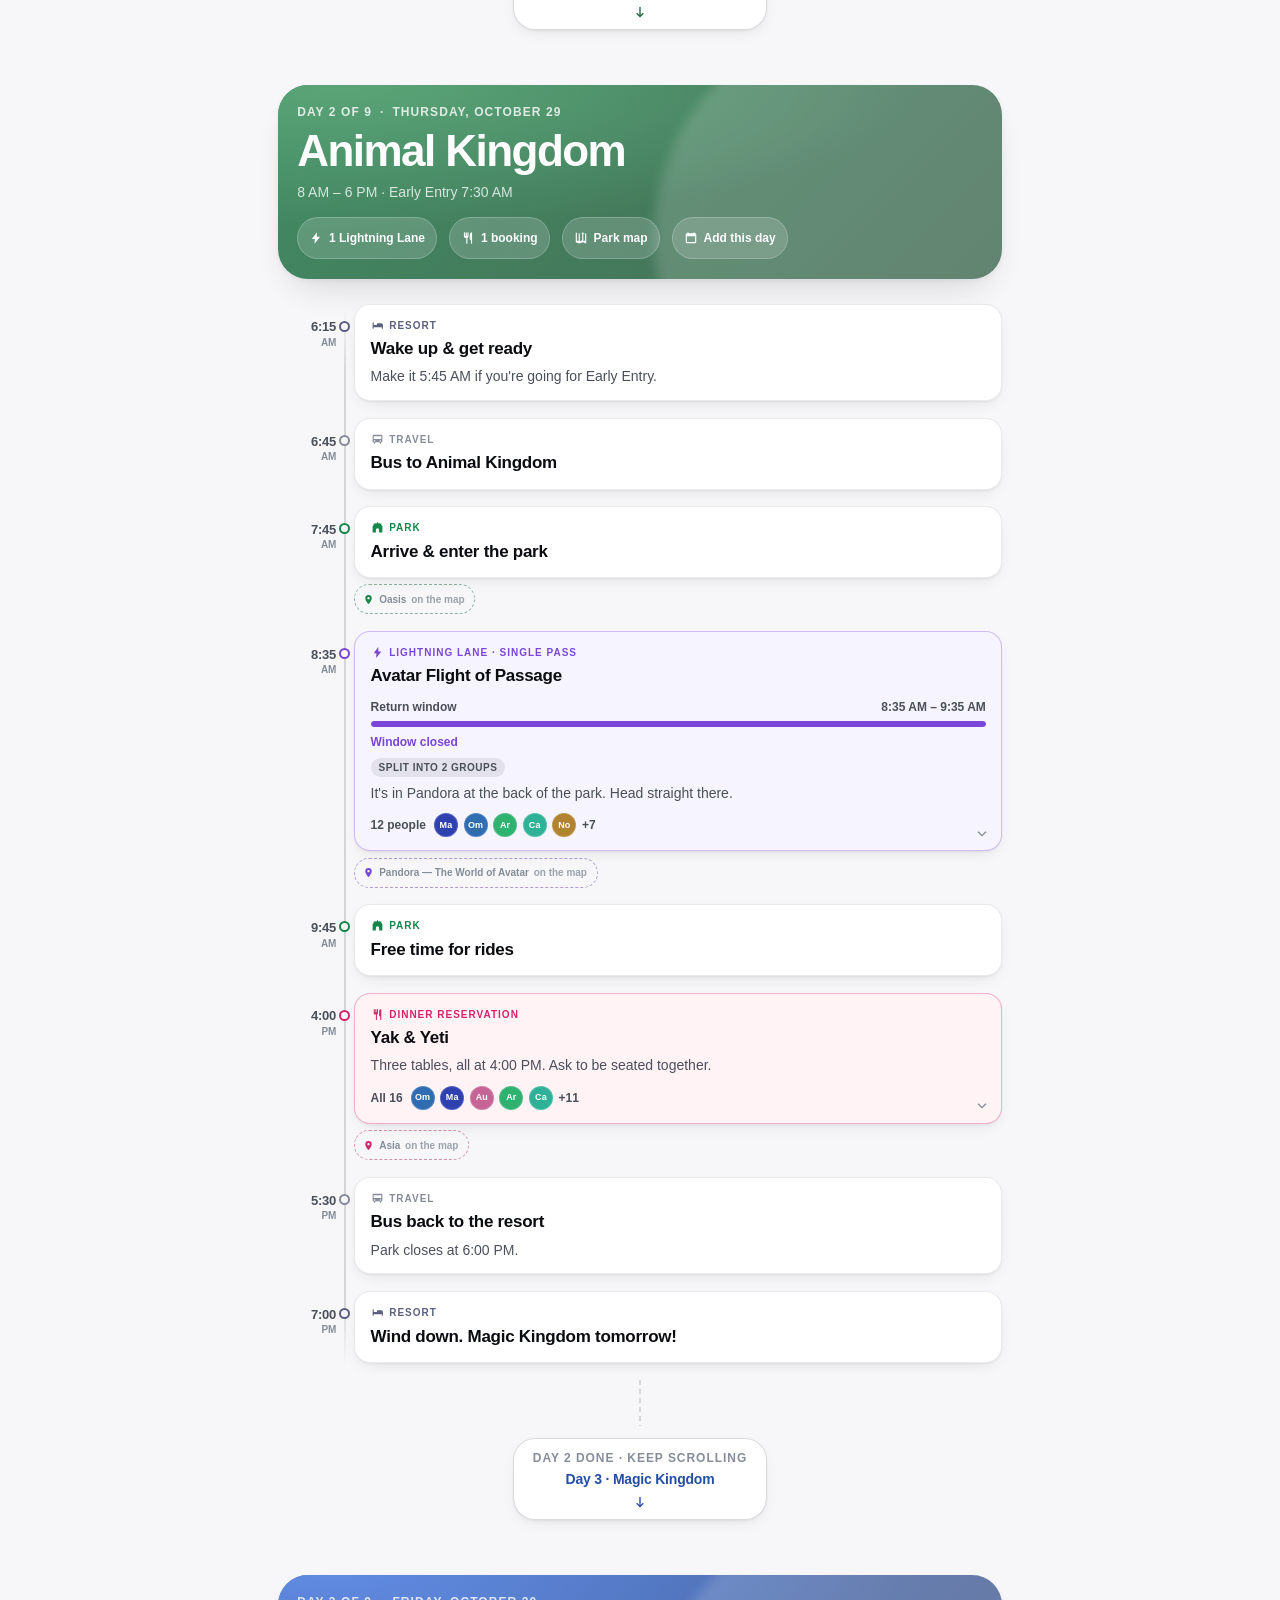
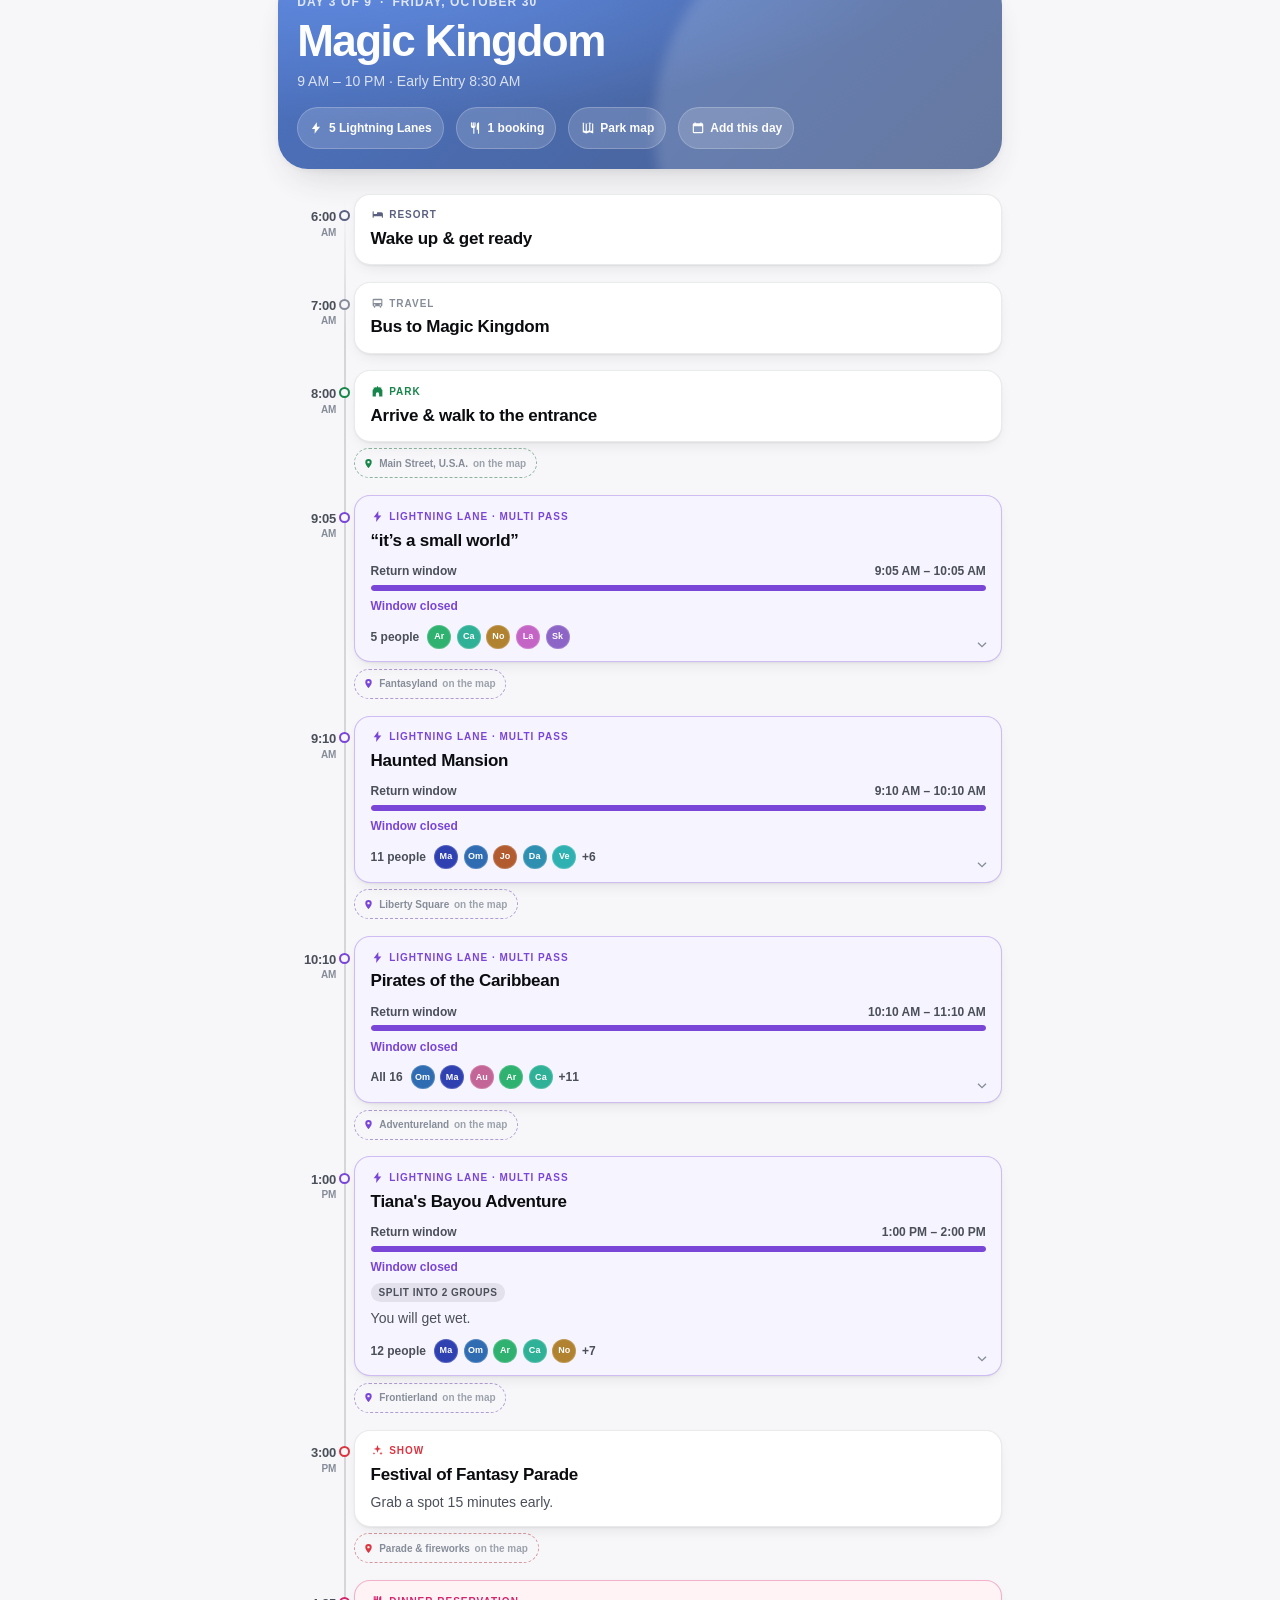
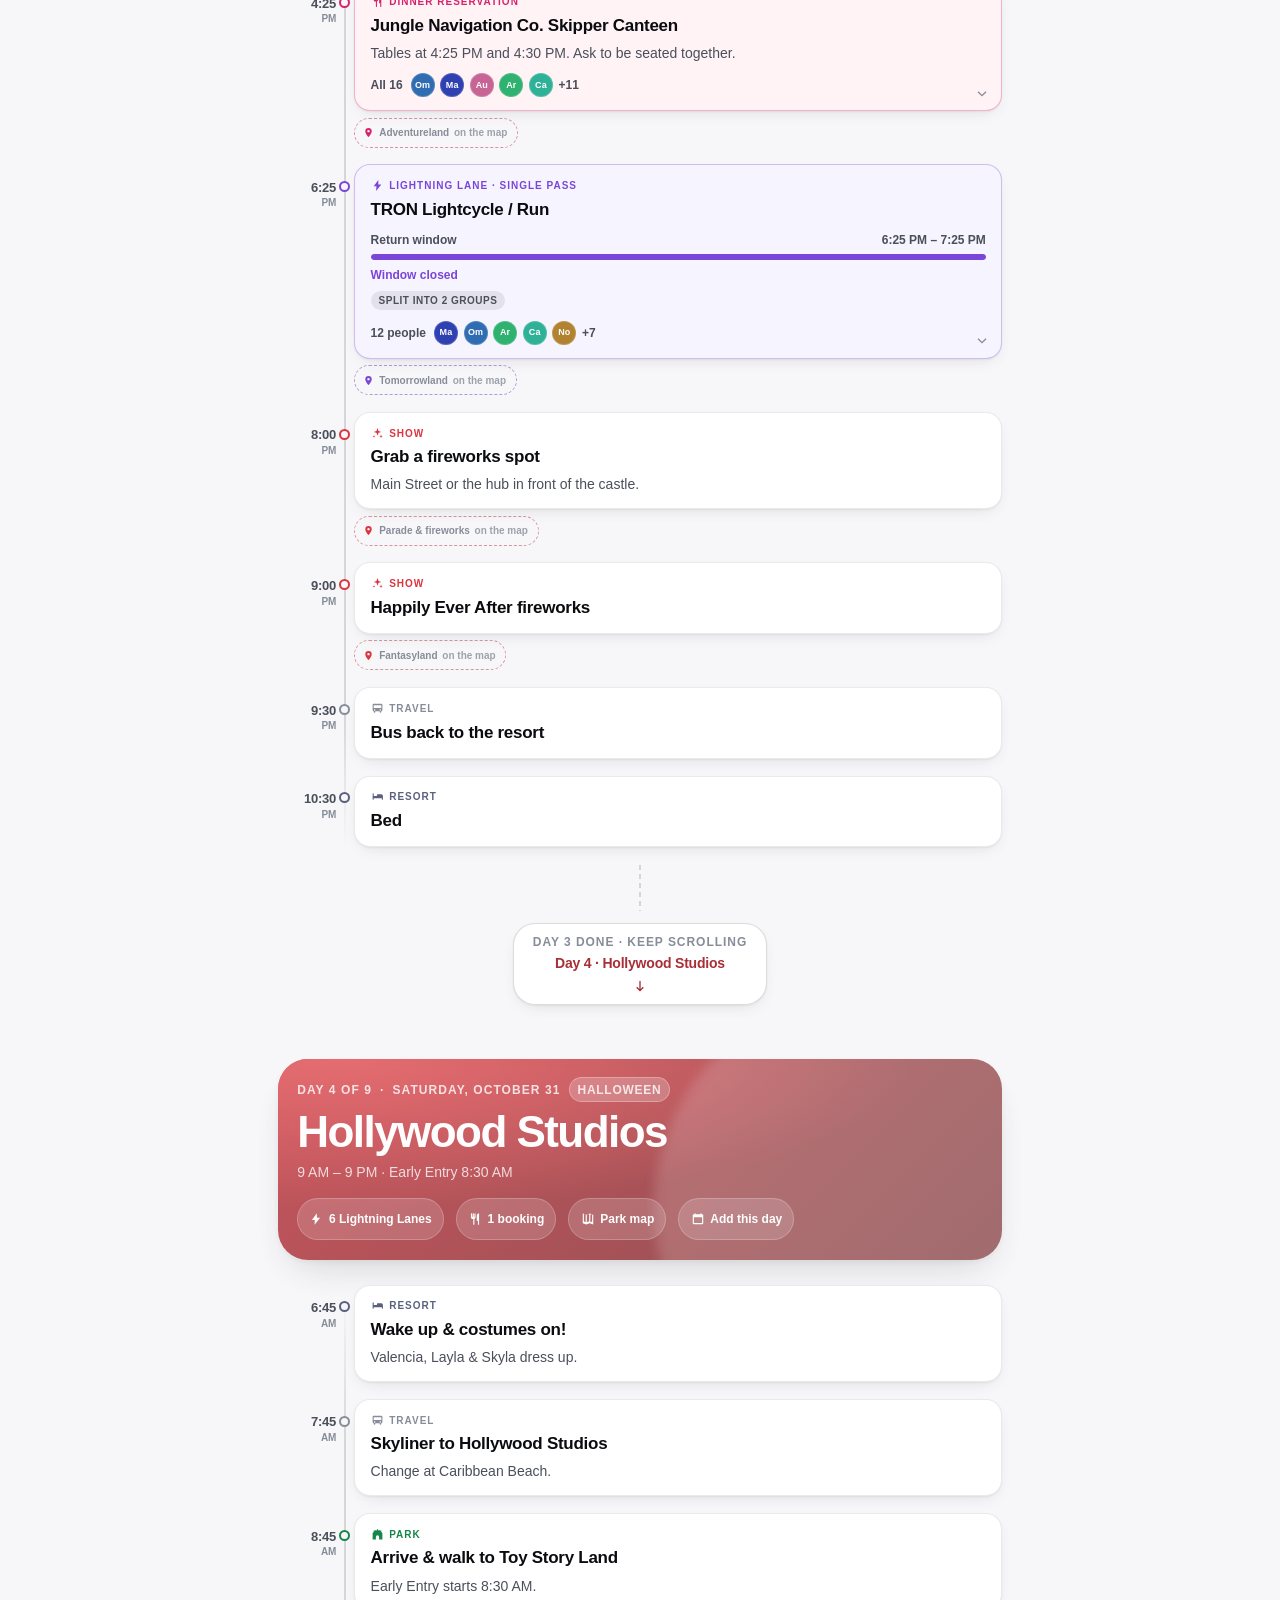
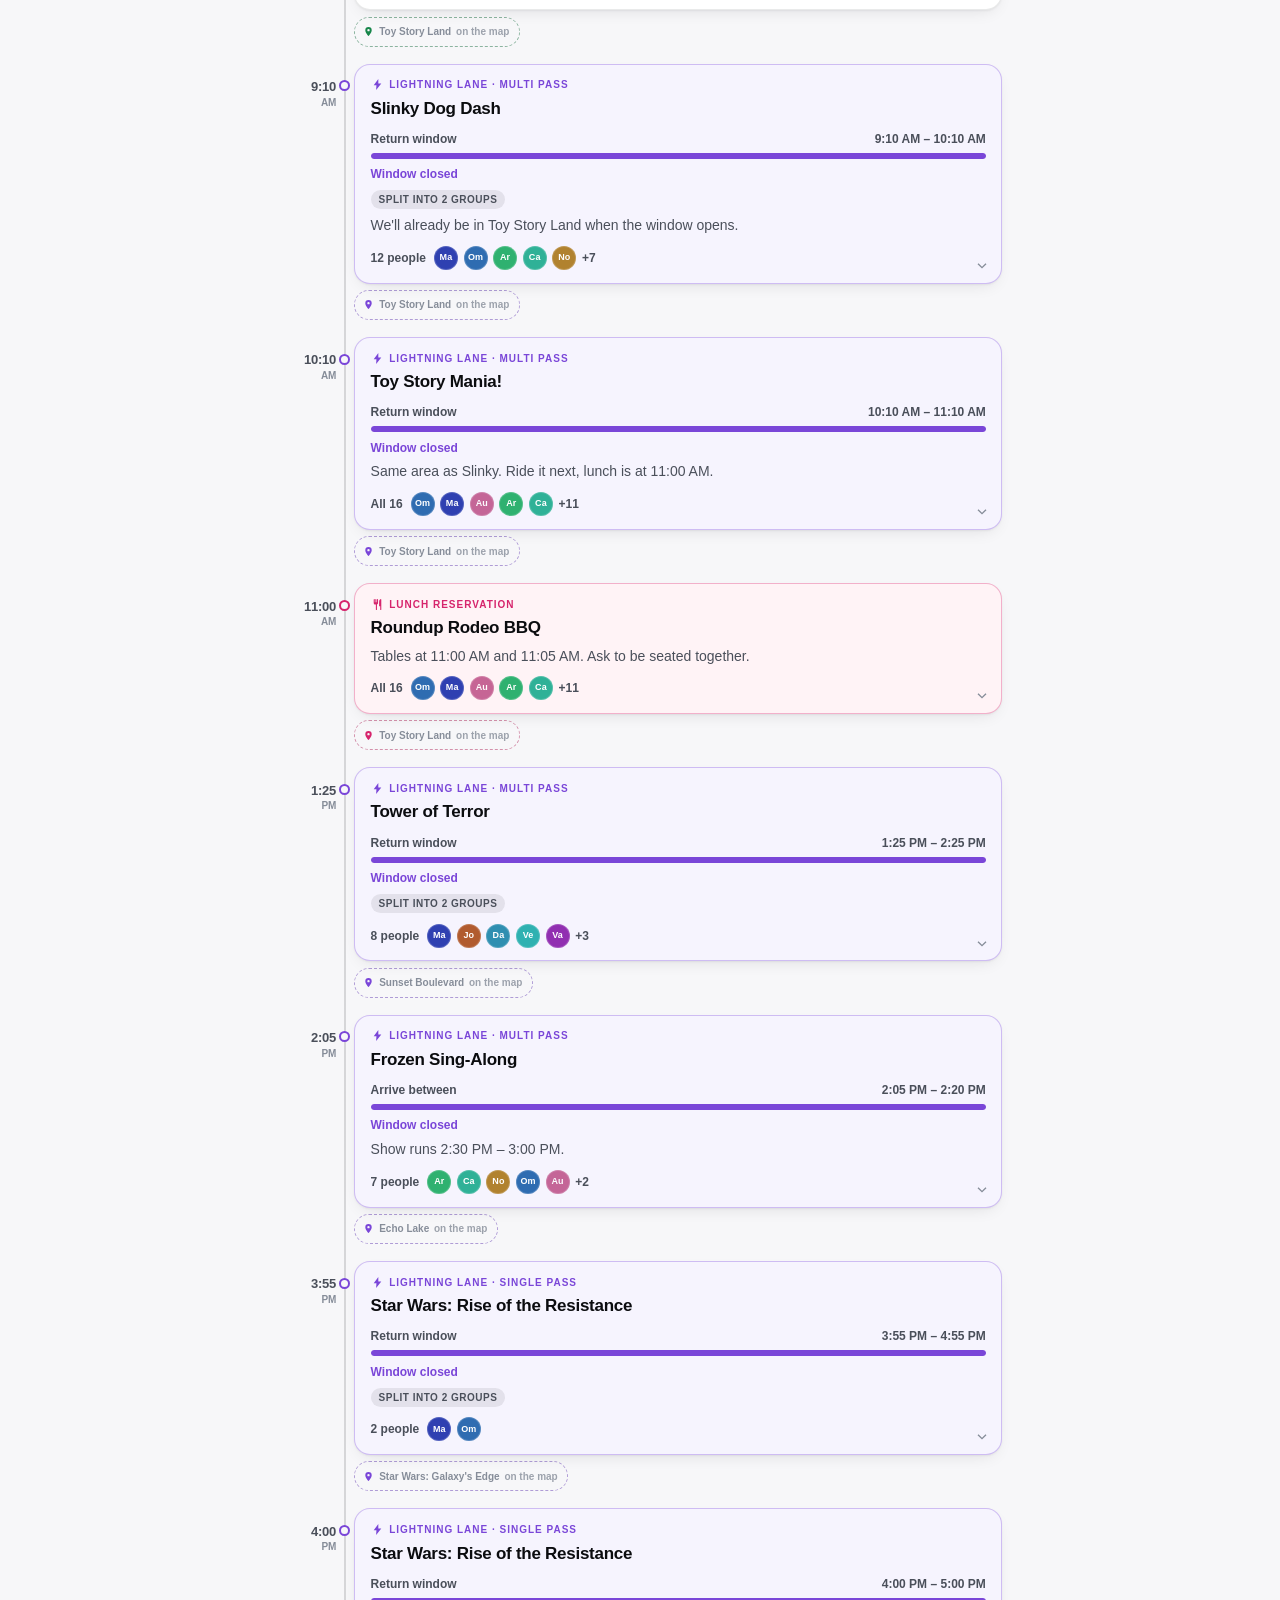
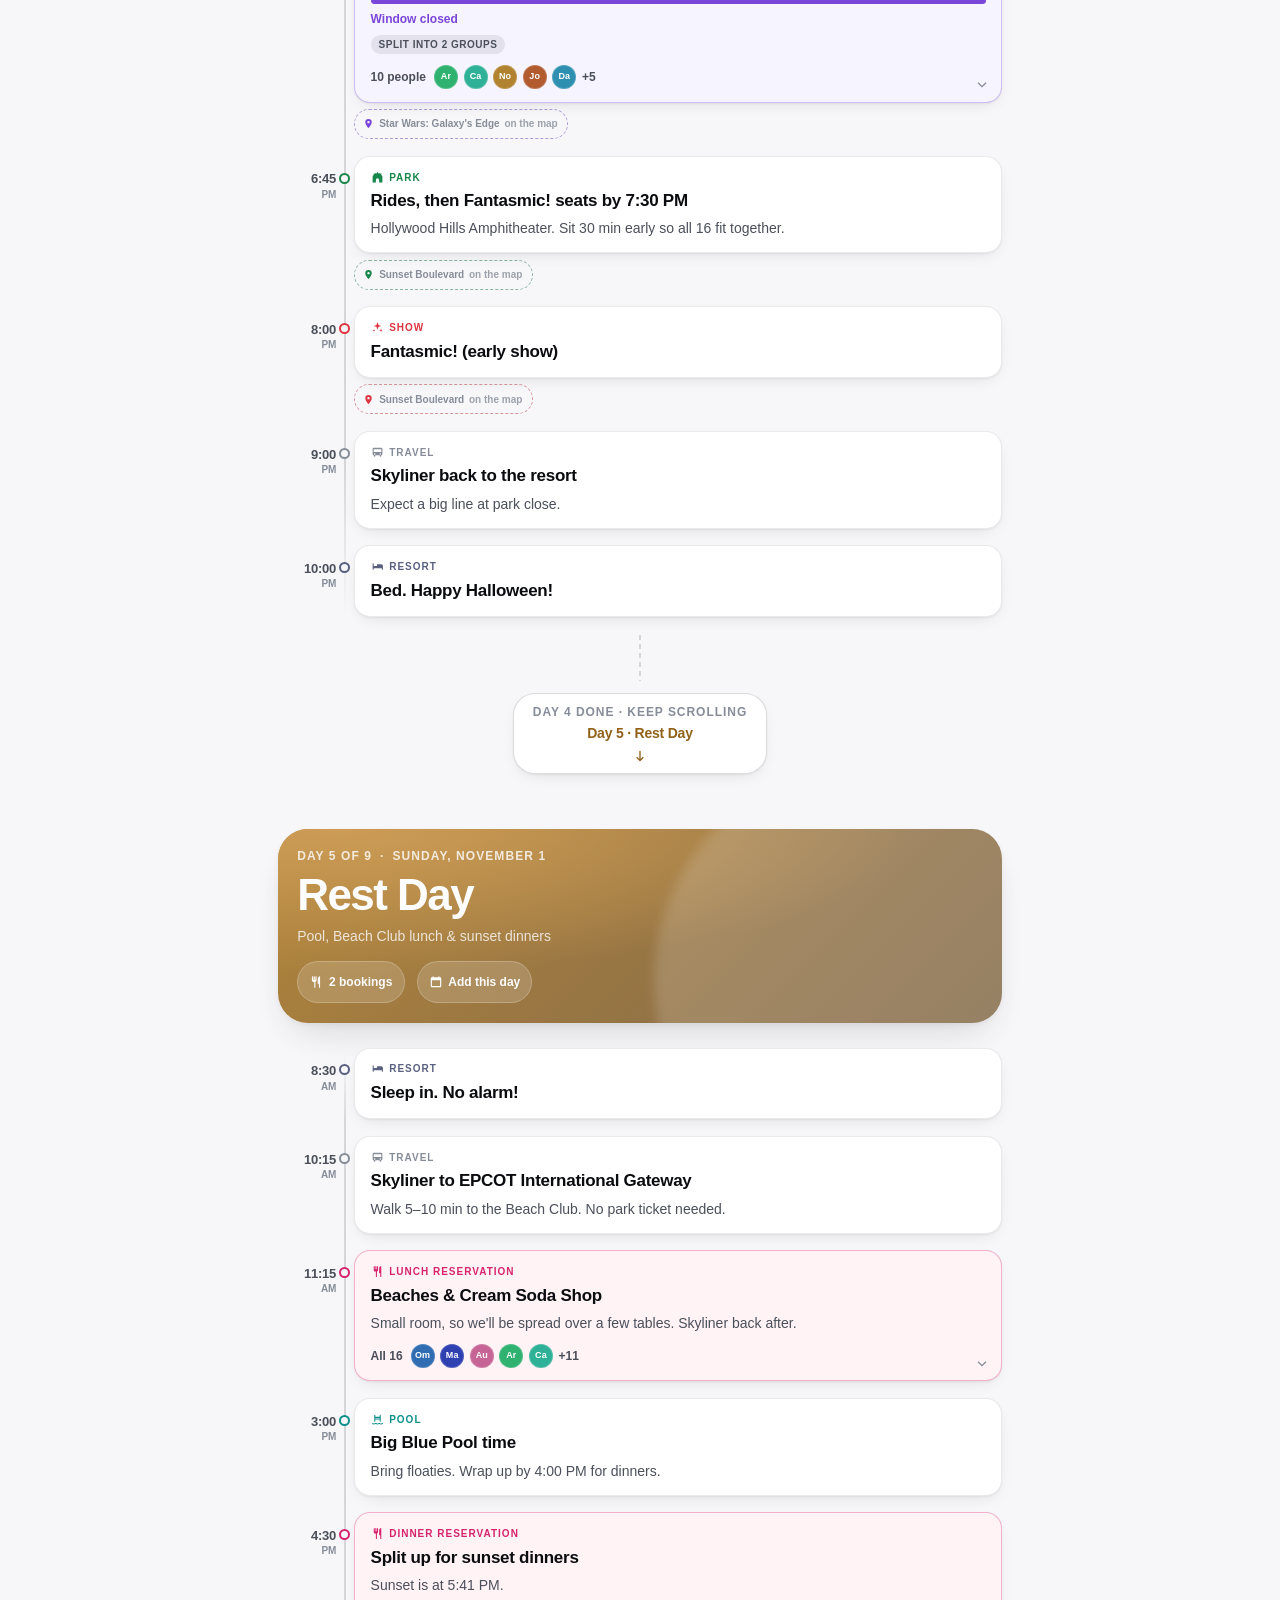
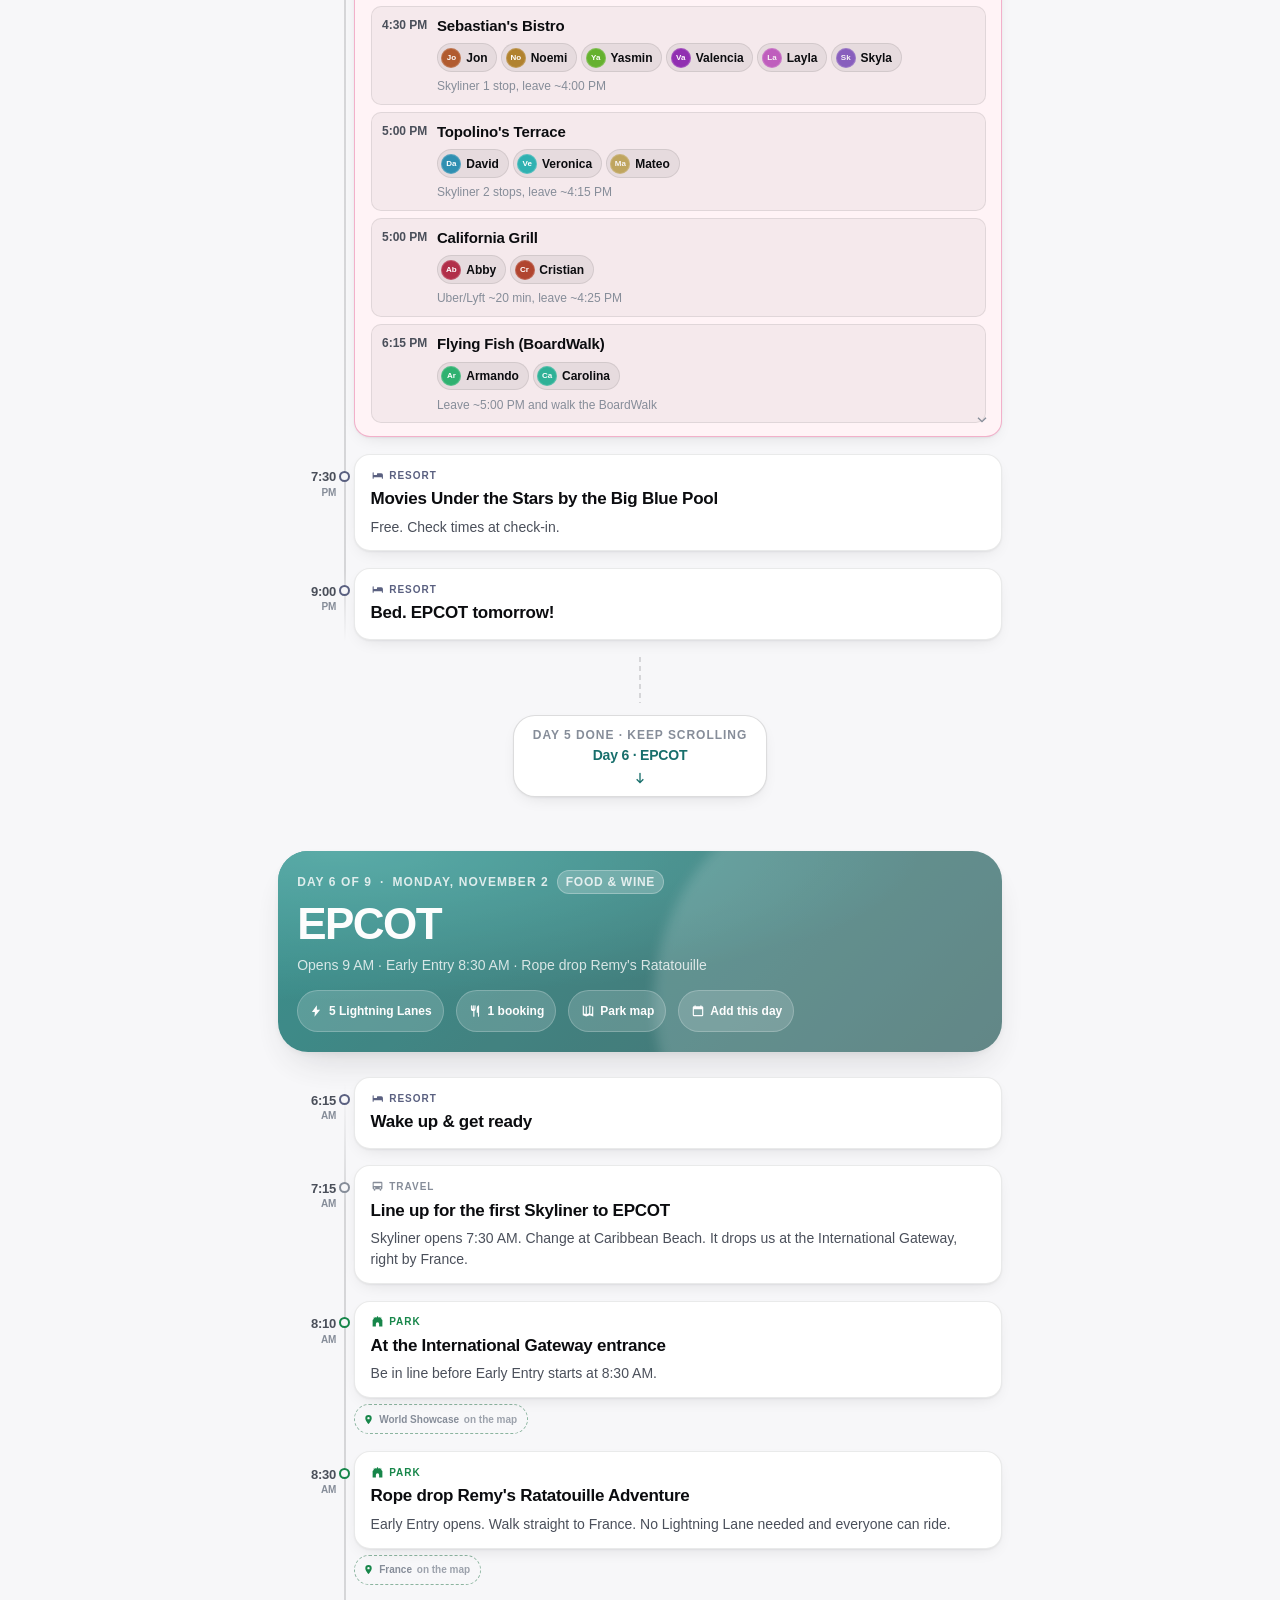
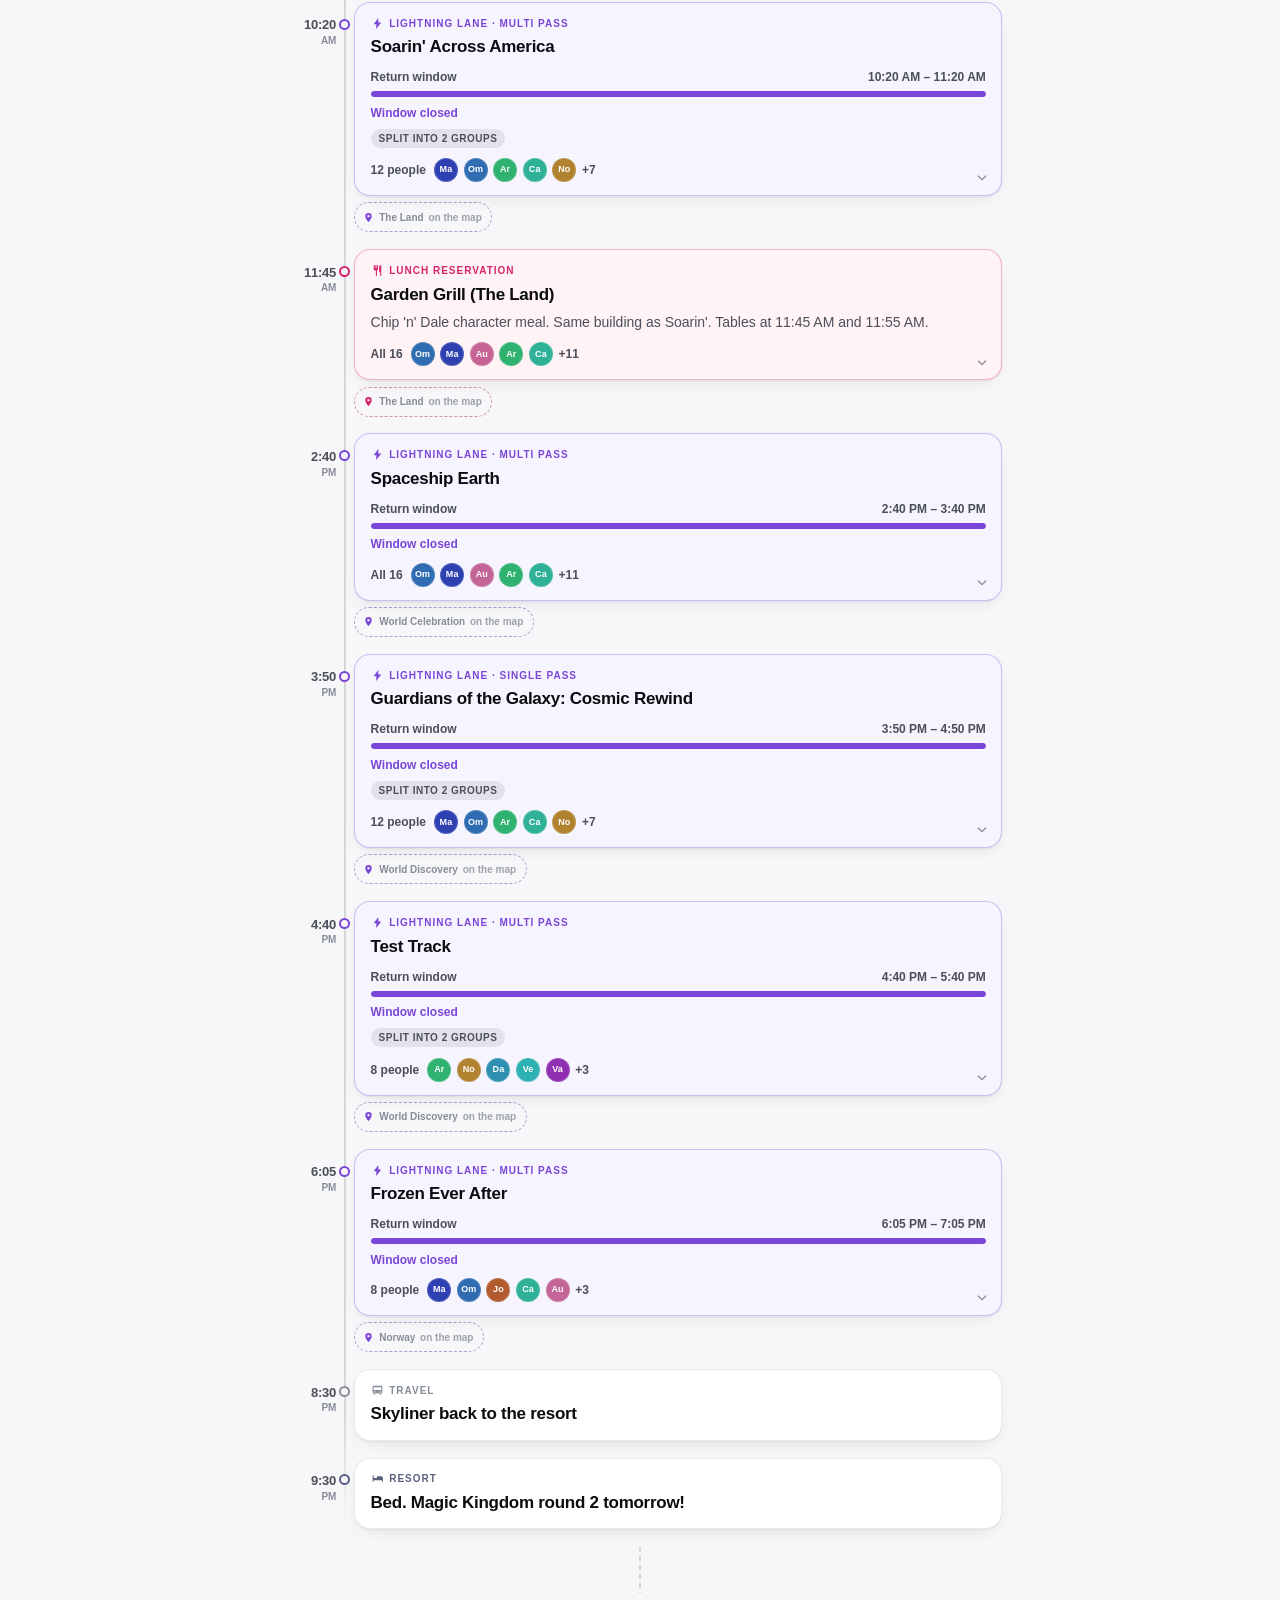
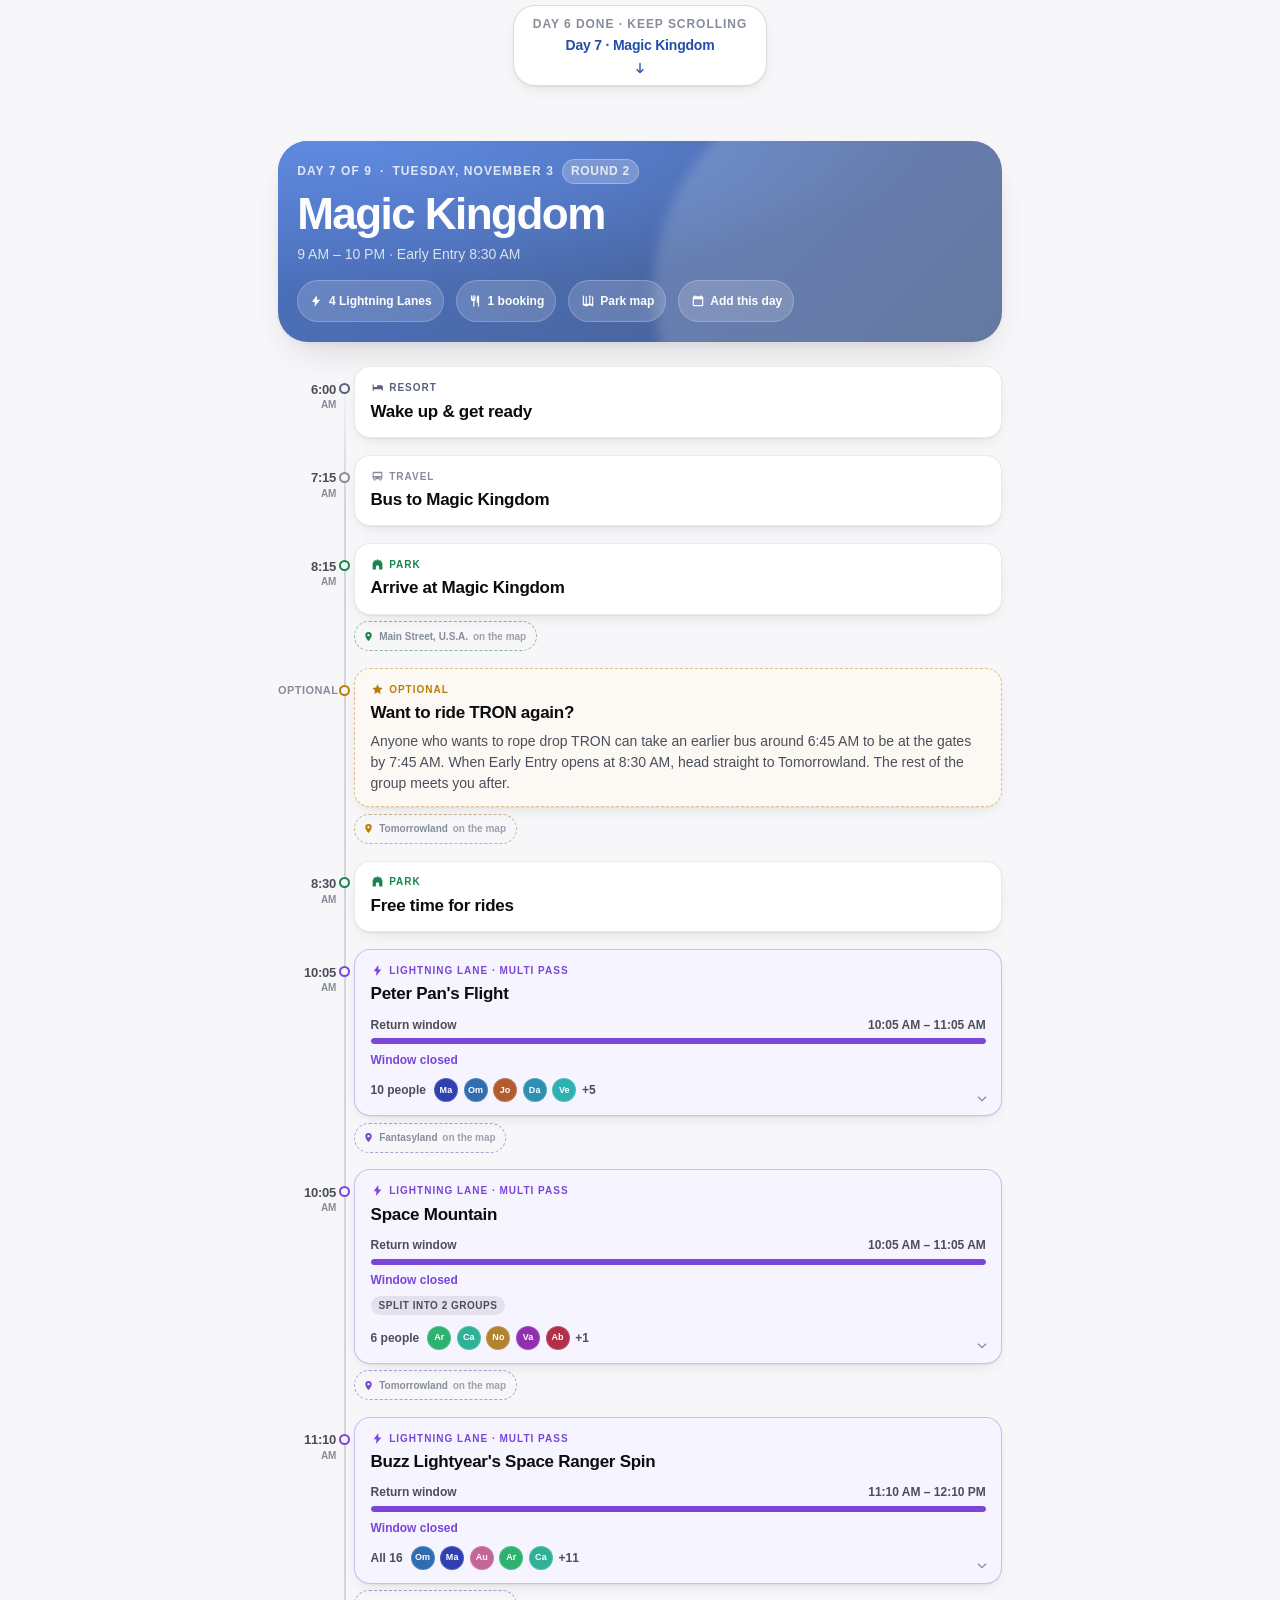
==== commit 0107427b: "Add an interactive park map explorer to the Disney agenda Pins every Lightning Lane, table and show " ====
--- a/disney/index.html
+++ b/disney/index.html
@@ -51,6 +51,13 @@
     <g id="i-up"><path d="M12 5.5 19 12.5l-1.4 1.4L13 9.3V20h-2V9.3l-4.6 4.6L5 12.5z" fill="currentColor"/></g>
     <g id="i-arrowdown"><path d="M12 4a1 1 0 0 1 1 1v11.6l3.3-3.3 1.4 1.4L12 20.4l-5.7-5.7 1.4-1.4L11 16.6V5a1 1 0 0 1 1-1" fill="currentColor"/></g>
     <g id="i-clock"><path d="M12 2a10 10 0 1 1 0 20 10 10 0 0 1 0-20m1 4h-2v7l5.2 3.1 1-1.7L13 11.9z" fill="currentColor"/></g>
+    <g id="i-map"><path d="M15 2.6 9 4.7 3 2.6v16.8l6 2.1 6-2.1 6 2.1V4.7zM8 4.6v12.7l-3-1.1V3.6zm2 .1 4-1.4v12.7l-4 1.4zm9-1.1v12.7l-3 1.1V4.6z" fill="currentColor"/></g>
+    <g id="i-pin"><path d="M12 2a7 7 0 0 1 7 7c0 5.2-7 13-7 13S5 14.2 5 9a7 7 0 0 1 7-7m0 4.4A2.6 2.6 0 1 0 12 11.6 2.6 2.6 0 0 0 12 6.4" fill="currentColor"/></g>
+    <g id="i-plus"><path d="M11 5h2v6h6v2h-6v6h-2v-6H5v-2h6z" fill="currentColor"/></g>
+    <g id="i-minus"><path d="M5 11h14v2H5z" fill="currentColor"/></g>
+    <g id="i-full"><path d="M14 3h7v7h-2V6.4l-4.3 4.3-1.4-1.4L17.6 5H14zM3 14h2v3.6l4.3-4.3 1.4 1.4L6.4 19H10v2H3z" fill="currentColor"/></g>
+    <g id="i-fit"><path d="M3 3h7v2H5v5H3zm11 0h7v7h-2V5h-5zM3 14h2v5h5v2H3zm16 0h2v7h-7v-2h5z" fill="currentColor"/></g>
+    <g id="i-close"><path d="M6.4 5 12 10.6 17.6 5 19 6.4 13.4 12 19 17.6 17.6 19 12 13.4 6.4 19 5 17.6 10.6 12 5 6.4z" fill="currentColor"/></g>
   </defs>
 </svg>
 
@@ -80,6 +87,7 @@
 
     <nav class="herolinks hero-rise" style="--d:620ms" aria-label="Jump to a section">
       <a href="#agenda">The plan</a>
+      <a href="#maps">Park maps</a>
       <a href="#rooms">Rooms</a>
       <a href="#dining">Dining</a>
       <a href="#know">Info</a>
@@ -131,6 +139,58 @@
     <div id="dayWrap"></div>
   </section>
 
+  <!-- park maps ----------------------------------------------------------- -->
+  <section class="band mapband" id="maps">
+    <div class="wrap">
+      <p class="eyebrow">Park maps</p>
+      <h2 class="sec-title">Where all of it actually is</h2>
+      <p class="sec-sub">Disney&rsquo;s own guidemaps with our Lightning Lanes,
+        tables and shows pinned on top. Pinch or scroll to zoom, drag to move,
+        tap a pin to see who&rsquo;s on it and when.</p>
+    </div>
+
+    <div class="wrap">
+      <div class="parkpicker" id="parkPicker" role="tablist" aria-label="Pick a park"></div>
+    </div>
+
+    <div class="wrap mapwrap-outer">
+      <div class="mapwrap" id="mapWrap">
+        <div class="mapstage" id="mapStage" tabindex="0"
+            role="application" aria-label="Park map. Drag to pan, pinch or use the buttons to zoom.">
+          <div class="mapcanvas" id="mapCanvas" style="--k:1">
+            <img class="mapimg" id="mapImg" alt="" draggable="false" decoding="async">
+            <div class="pins" id="mapPins"></div>
+          </div>
+
+          <div class="mapctl">
+            <button class="mbtn" id="mapIn" aria-label="Zoom in">
+              <svg width="18" height="18" viewBox="0 0 24 24" aria-hidden="true"><use href="#i-plus"/></svg>
+            </button>
+            <button class="mbtn" id="mapOut" aria-label="Zoom out">
+              <svg width="18" height="18" viewBox="0 0 24 24" aria-hidden="true"><use href="#i-minus"/></svg>
+            </button>
+            <button class="mbtn" id="mapFit" aria-label="Fit the whole park on screen">
+              <svg width="17" height="17" viewBox="0 0 24 24" aria-hidden="true"><use href="#i-fit"/></svg>
+            </button>
+            <button class="mbtn" id="mapFull" aria-label="Open the map full screen" aria-pressed="false">
+              <svg width="17" height="17" viewBox="0 0 24 24" aria-hidden="true"><use href="#i-full"/></svg>
+            </button>
+          </div>
+
+          <p class="mapzoom" id="mapZoom" aria-hidden="true"></p>
+
+          <div class="placecard" id="placeCard" role="dialog" aria-live="polite" hidden></div>
+        </div>
+
+        <div class="maptools">
+          <div class="mapfilters" id="mapFilters"></div>
+          <p class="maphint" id="mapHint"></p>
+          <p class="mapcredit" id="mapCredit"></p>
+        </div>
+      </div>
+    </div>
+  </section>
+
   <!-- rooms --------------------------------------------------------------- -->
   <section class="band" id="rooms">
     <div class="wrap">
@@ -167,6 +227,7 @@
     <nav class="footlinks" aria-label="Sections">
       <a href="#top">Top</a>
       <a href="#agenda">The plan</a>
+      <a href="#maps">Park maps</a>
       <a href="#rooms">Rooms</a>
       <a href="#dining">Dining</a>
       <a href="#know">Good to know</a>
@@ -207,6 +268,7 @@
 </dialog>
 
 <script src="js/data.js"></script>
+<script src="js/maps.js"></script>
 <script src="js/app.js"></script>
 </body>
 </html>
--- a/disney/css/app.css
+++ b/disney/css/app.css
@@ -100,6 +100,14 @@
 }
 
 /* Per-day accent themes */
+/* Re-deriving the mixed tokens here is not redundant. A custom property that
+   references another is substituted once, on the element it's declared on —
+   so left only on :root, --accent-ink and --accent-soft would stay Magic
+   Kingdom blue inside every themed section no matter what --accent said. */
+[data-theme] {
+  --accent-soft: color-mix(in oklab, var(--accent) 12%, transparent);
+  --accent-ink: color-mix(in oklab, var(--accent) 78%, var(--ink));
+}
 [data-theme="animal"]  { --accent: var(--c-animal); }
 [data-theme="magic"]   { --accent: var(--c-magic); }
 [data-theme="studios"] { --accent: var(--c-studios); }
@@ -1147,6 +1155,381 @@
 }
 .totop.show { opacity: 1; transform: none; pointer-events: auto; }
 
+/* ------------------------------------------------------------ park maps -- */
+/* The map is Disney's own guidemap art with our plan pinned on top. The whole
+   thing is one scaled canvas: the image and the pins share a transform, and
+   each pin cancels the zoom out again (scale(1 / --k)) so it stays the same
+   size on screen however far in you go. Nothing is re-laid-out while panning —
+   only `transform` changes, which keeps it on the compositor. */
+
+/* Two-up on a phone, four-up once there's room. Four 88px columns forces
+   "Hollywood Studios" into three cramped lines. */
+.mapband .parkpicker {
+  display: grid;
+  grid-template-columns: repeat(2, 1fr);
+  gap: 0.4rem;
+  margin-top: 1.1rem;
+}
+@media (min-width: 560px) {
+  .mapband .parkpicker { grid-template-columns: repeat(4, 1fr); }
+}
+.ptab {
+  display: flex; flex-direction: column; gap: 0.1rem;
+  padding: 0.55rem 0.4rem 0.6rem;
+  border-radius: var(--r-sm);
+  border: 1px solid var(--hairline);
+  background: var(--surface-solid);
+  text-align: center;
+  transition: border-color var(--t-fast), background var(--t-fast),
+              transform var(--t-fast) var(--ease-spring);
+}
+.ptab:active { transform: scale(0.97); }
+.ptab .pt-day {
+  font-size: 0.5625rem; font-weight: 700; letter-spacing: 0.07em;
+  text-transform: uppercase;
+  color: var(--ink-3);
+}
+.ptab .pt-name {
+  font-size: var(--fs-xs); font-weight: 650; letter-spacing: -0.01em;
+  line-height: 1.15;
+  color: var(--ink-2);
+}
+.ptab[aria-selected="true"] {
+  border-color: var(--accent);
+  background: color-mix(in oklab, var(--accent) 10%, var(--surface-solid));
+}
+.ptab[aria-selected="true"] .pt-name { color: var(--accent-ink); }
+.ptab[aria-selected="true"] .pt-day { color: color-mix(in oklab, var(--accent) 60%, var(--ink-3)); }
+@media (min-width: 560px) {
+  .ptab { padding: 0.6rem 0.75rem 0.65rem; }
+}
+.ptab .pt-name { font-size: var(--fs-sm); }
+
+.mapwrap-outer { margin-top: 0.75rem; }
+.mapwrap {
+  border-radius: var(--r-lg);
+  border: 1px solid var(--hairline);
+  background: var(--surface-solid);
+  overflow: hidden;
+  box-shadow: var(--shadow-1);
+}
+
+/* The stage is a fixed box and the map is fitted inside it, so the geometry is
+   known before the image loads — no layout shift when it lands. */
+.mapstage {
+  position: relative;
+  /* A starting height only. measure() replaces it with one that matches the
+     park's own aspect ratio, so the art fills the box instead of sitting in
+     letterbox bands — Magic Kingdom is square, EPCOT is tall. */
+  height: clamp(340px, 60svh, 560px);
+  overflow: hidden;
+  background:
+    radial-gradient(120% 90% at 50% 0%, color-mix(in oklab, var(--accent) 9%, transparent), transparent 70%),
+    color-mix(in oklab, var(--ink) 4%, var(--paper-2));
+  touch-action: pan-y;
+  cursor: grab;
+  outline: none;
+}
+.mapstage:focus-visible { box-shadow: inset 0 0 0 3px var(--accent); }
+.mapstage.is-grab { cursor: grabbing; }
+
+.mapcanvas {
+  position: absolute; top: 0; left: 0;
+  transform-origin: 0 0;
+  will-change: transform;
+}
+.mapimg {
+  display: block; width: 100%; height: 100%;
+  user-select: none; -webkit-user-drag: none;
+}
+.pins { position: absolute; inset: 0; }
+
+/* ---- pins ---- */
+
+/* A pin is a zero-size anchor sitting exactly on its coordinate, with the dot
+   and label hung off it absolutely. Sizing it to its contents instead would
+   mean the label's width shifted the dot off the thing it points at. */
+.pin {
+  --pc: var(--accent);
+  --ds: 26px;
+  position: absolute;
+  left: calc(var(--x) * 100%);
+  top: calc(var(--y) * 100%);
+  width: 0; height: 0;
+  /* Cancel the canvas zoom, about the coordinate, so the pin stays the same
+     size on screen however far in you go. */
+  transform: scale(calc(1 / var(--k, 1)));
+  white-space: nowrap;
+  transition: opacity var(--t-fast);
+}
+.pin.p-ll    { --pc: var(--c-ll); }
+.pin.p-meal  { --pc: var(--c-meal); }
+.pin.p-show  { --pc: #e08a1e; }
+.pin.p-gate  { --pc: var(--ink-2); }
+.pin.p-extra { --pc: var(--ink-3); }
+
+.pin-dot {
+  position: absolute;
+  left: calc(var(--ds) / -2); top: calc(var(--ds) / -2);
+  display: grid; place-items: center;
+  width: var(--ds); height: var(--ds);
+  border-radius: 50%;
+  background: var(--pc);
+  color: #fff;
+  box-shadow: 0 0 0 2.5px #fff, 0 2px 7px rgba(10, 12, 18, 0.45);
+  transition: transform var(--t-fast) var(--ease-spring);
+}
+.pin-dot svg { width: 14px; height: 14px; }
+.pin.p-extra { --ds: 20px; }
+.pin.p-extra .pin-dot { box-shadow: 0 0 0 2px #fff, 0 1px 4px rgba(10, 12, 18, 0.35); }
+.pin.p-extra .pin-dot svg { width: 11px; height: 11px; }
+
+/* How many agenda entries happen here — Magic Kingdom's gate has two. */
+.pin-n {
+  position: absolute; top: -5px; right: -6px;
+  min-width: 15px; height: 15px; padding: 0 3px;
+  border-radius: 999px;
+  background: var(--ink); color: var(--paper-2);
+  box-shadow: 0 0 0 2px #fff;
+  font-family: var(--font-num);
+  font-size: 0.5rem; font-weight: 800; line-height: 15px;
+  text-align: center;
+}
+
+.pin-lbl {
+  position: absolute;
+  top: 0; left: calc(var(--ds) / 2 + 4px);
+  transform: translateY(-50%);
+  max-width: 10ch;
+  overflow: hidden; text-overflow: ellipsis;
+  padding: 0.14rem 0.4rem;
+  border-radius: var(--r-sm);
+  background: rgba(255, 255, 255, 0.93);
+  color: #14161b;
+  box-shadow: 0 1px 4px rgba(10, 12, 18, 0.28);
+  font-size: 0.625rem; font-weight: 700; letter-spacing: -0.01em;
+  opacity: 0;
+  transition: opacity var(--t-fast);
+}
+/* Near the right-hand edge of the map the label would run off into nothing,
+   so it swaps to the other side of the dot. */
+.pin.lbl-l .pin-lbl {
+  left: auto; right: calc(var(--ds) / 2 + 4px);
+}
+/* Labels only once there's room — 15 of them at fit size on a phone is soup. */
+.mapcanvas[data-labels="on"] .pin-lbl { opacity: 1; max-width: 14ch; }
+@media (min-width: 620px) {
+  .mapcanvas[data-labels="on"] .pin-lbl { max-width: 19ch; }
+}
+.pin.p-extra .pin-lbl { background: rgba(255, 255, 255, 0.8); font-weight: 600; }
+.mapstage.has-card .pin.is-sel .pin-lbl { opacity: 0; }
+
+.pin.is-dim { opacity: 0.4; }
+.pin.is-mine .pin-dot { box-shadow: 0 0 0 2.5px #fff, 0 0 0 5px var(--accent), 0 2px 7px rgba(10, 12, 18, 0.4); }
+.pin:active .pin-dot { transform: scale(0.9); }
+.pin.is-sel { z-index: 3; opacity: 1; }
+.pin.is-sel .pin-dot { transform: scale(1.18); }
+.pin.is-sel .pin-lbl { opacity: 1; max-width: 18ch; }
+.pin.is-sel::before {
+  content: '';
+  position: absolute;
+  left: calc(var(--ds) / -2); top: calc(var(--ds) / -2);
+  width: var(--ds); height: var(--ds);
+  border-radius: 50%;
+  border: 2px solid var(--pc);
+  animation: pinping 1.8s var(--ease-out) infinite;
+}
+@keyframes pinping {
+  from { transform: scale(1); opacity: 0.8; }
+  to   { transform: scale(2.6); opacity: 0; }
+}
+
+/* ---- controls ---- */
+
+.mapctl {
+  position: absolute; top: 0.6rem; right: 0.6rem;
+  display: flex; flex-direction: column; gap: 0.3rem;
+  z-index: 4;
+}
+/* Near-solid, not glass: these sit on top of busy illustration, and a
+   translucent chip picks up whatever is behind it — a button that turns tan
+   over a path and green over a lawn reads as broken. */
+.mbtn {
+  display: grid; place-items: center;
+  width: 38px; height: 38px;
+  border-radius: 11px;
+  background: color-mix(in oklab, var(--surface-solid) 92%, transparent);
+  backdrop-filter: blur(10px);
+  border: 1px solid var(--hairline-2);
+  box-shadow: var(--shadow-1);
+  color: var(--ink);
+  transition: transform var(--t-fast) var(--ease-spring), color var(--t-fast);
+}
+.mbtn:active { transform: scale(0.92); }
+.mbtn:disabled { color: var(--ink-3); opacity: 0.55; }
+
+.mapzoom {
+  position: absolute; left: 0.7rem; top: 0.7rem;
+  padding: 0.15rem 0.5rem;
+  border-radius: 999px;
+  background: var(--glass);
+  backdrop-filter: blur(14px);
+  border: 1px solid var(--hairline-2);
+  font-family: var(--font-num);
+  font-size: var(--fs-xs); font-weight: 700;
+  color: var(--ink-2);
+  opacity: 0;
+  transition: opacity var(--t-fast);
+}
+.mapzoom.show { opacity: 1; }
+
+/* Sits in the strip under the stage, never over the artwork, and retires the
+   moment you've worked the map out for yourself. */
+.maphint {
+  flex: 1 1 100%;
+  font-size: 0.625rem; color: var(--ink-3);
+}
+
+/* ---- the detail card ---- */
+
+.placecard {
+  position: absolute; left: 0; right: 0; bottom: 0;
+  z-index: 6;
+  /* Never more than half the stage: the point of a bottom sheet is that you
+     can still see the map it's describing. select() flies the pin into the
+     space left above it. */
+  max-height: 60%;
+  overflow-y: auto;
+  overscroll-behavior: contain;
+  /* Fades the last row when there's more to scroll to. */
+  mask-image: linear-gradient(#000 calc(100% - 18px), transparent);
+  padding: 0.7rem 1rem 0.85rem;
+  border-radius: var(--r) var(--r) 0 0;
+  background: var(--glass);
+  backdrop-filter: blur(24px) saturate(180%);
+  border-top: 1px solid var(--hairline-2);
+  box-shadow: 0 -14px 40px -20px rgba(12, 14, 20, 0.5);
+  animation: pcup var(--t) var(--ease-out);
+}
+@keyframes pcup { from { transform: translateY(100%); } to { transform: none; } }
+.placecard[hidden] { display: none; }
+
+.pc-x {
+  position: absolute; top: 0.5rem; right: 0.5rem;
+  display: grid; place-items: center;
+  width: 30px; height: 30px;
+  border-radius: 50%;
+  background: color-mix(in oklab, var(--ink) 8%, transparent);
+  color: var(--ink-2);
+}
+.pc-x svg { width: 14px; height: 14px; }
+
+.pc-land {
+  display: flex; align-items: center; gap: 0.3rem;
+  font-size: 0.5625rem; font-weight: 700; letter-spacing: 0.07em;
+  text-transform: uppercase;
+  color: var(--accent-ink);
+}
+.pc-land svg { width: 12px; height: 12px; }
+.pc-name {
+  margin-top: 0.1rem; padding-right: 2rem;
+  font-size: var(--fs-h3); font-weight: 700; letter-spacing: -0.02em;
+  line-height: 1.2;
+}
+.pc-note { margin-top: 0.3rem; font-size: var(--fs-sm); line-height: 1.4; color: var(--ink-2); }
+.pc-none { margin-top: 0.5rem; font-size: var(--fs-xs); color: var(--ink-3); }
+
+.pc-rows { display: grid; gap: 0.4rem; margin-top: 0.7rem; }
+.pc-row {
+  --kind: var(--accent);
+  position: relative;
+  display: grid; gap: 0.1rem;
+  padding: 0.5rem 1.4rem 0.5rem 0.7rem;
+  border-radius: var(--r-sm);
+  background: var(--surface-solid);
+  border: 1px solid var(--hairline);
+  border-left: 3px solid var(--kind);
+  transition: transform var(--t-fast) var(--ease-spring);
+}
+.pc-row:active { transform: scale(0.985); }
+.pc-row.k-ll { --kind: var(--c-ll); }
+.pc-row.k-meal { --kind: var(--c-meal); }
+.pc-row.k-show { --kind: #e08a1e; }
+.pc-when {
+  display: flex; align-items: center; gap: 0.3rem;
+  font-family: var(--font-num);
+  font-size: var(--fs-sm); font-weight: 680; letter-spacing: -0.01em;
+}
+.pc-when svg { width: 13px; height: 13px; color: var(--ink-3); }
+.pc-what {
+  display: flex; align-items: center; gap: 0.4rem;
+  font-size: var(--fs-xs); font-weight: 600; color: var(--kind);
+}
+.pc-what .mine-flag { display: inline-flex; margin-left: 0; }
+.pc-title { font-size: var(--fs-xs); color: var(--ink-2); }
+.pc-who { display: flex; align-items: center; gap: 0.15rem; margin-top: 0.15rem;
+  font-size: var(--fs-xs); color: var(--ink-3); }
+/* The chevron replaces a "go to the plan" line of its own — two rows have to
+   fit in a sheet that's only 60% of a phone-sized stage. */
+.pc-go {
+  position: absolute; top: 50%; right: 0.45rem;
+  transform: translateY(-50%);
+  color: var(--ink-3);
+  font-size: 0; /* label is for assistive tech only */
+}
+.pc-go svg { width: 15px; height: 15px; }
+
+/* ---- tools strip under the stage ---- */
+
+.maptools {
+  display: flex; align-items: center; gap: 0.6rem; flex-wrap: wrap;
+  padding: 0.7rem 0.8rem 0.8rem;
+  border-top: 1px solid var(--hairline);
+}
+.mapfilters { display: flex; align-items: center; gap: 0.5rem; flex-wrap: wrap; flex: 1 1 100%; }
+.mapcount { font-size: var(--fs-xs); color: var(--ink-3); }
+.mapcredit {
+  flex: 1 1 100%;
+  font-size: 0.625rem; color: var(--ink-3);
+}
+
+/* ---- full screen ---- */
+/* A plain fixed overlay rather than the Fullscreen API: iOS Safari doesn't
+   support it on elements, and this behaves identically everywhere. */
+
+html.map-full, html.map-full body { overflow: hidden; }
+.mapwrap.is-full {
+  position: fixed; inset: 0; z-index: 90;
+  border: 0; border-radius: 0;
+  display: flex; flex-direction: column;
+  background: var(--paper);
+  padding-top: env(safe-area-inset-top);
+}
+.mapwrap.is-full .mapstage { flex: 1; height: auto; touch-action: none; }
+.mapwrap.is-full .maptools { padding-bottom: calc(0.8rem + env(safe-area-inset-bottom)); }
+
+/* ---- the link from a timeline card to its pin ---- */
+
+.maplink {
+  display: inline-flex; align-items: center; gap: 0.3rem;
+  margin-top: 0.4rem; padding: 0.22rem 0.6rem 0.22rem 0.5rem;
+  border-radius: 999px;
+  border: 1px dashed color-mix(in oklab, var(--kind, var(--accent)) 40%, var(--hairline-2));
+  background: transparent;
+  font-size: 0.625rem; font-weight: 620;
+  color: var(--ink-3);
+  transition: transform var(--t-fast) var(--ease-spring), color var(--t-fast),
+              border-color var(--t-fast);
+}
+.maplink svg { width: 11px; height: 11px; color: var(--kind, var(--accent)); }
+.maplink .ml-go { color: var(--ink-3); opacity: 0.8; }
+.maplink:active { transform: scale(0.96); }
+@media (hover: hover) {
+  .maplink:hover { color: var(--ink); border-color: var(--kind, var(--accent)); }
+}
+
+.lc-acts { display: flex; align-items: center; gap: 0.45rem; flex-wrap: wrap; }
+
 /* -------------------------------------------------------------- reveal --- */
 
 .reveal {
@@ -1192,6 +1575,15 @@
 .dh-chip, .seg button, .who-btn { min-height: 42px; }
 .daypill, .db-pill { min-height: 44px; }
 .scrollcue { padding: 0.5rem 1.25rem; }
+.ptab, .pc-row { min-height: 44px; }
+.maplink { min-height: 30px; padding-block: 0.3rem; }
+/* A pin can't grow without covering the map, so the hit area is pushed out
+   past the artwork with a pseudo-element instead. */
+.pin-dot::after {
+  content: '';
+  position: absolute; inset: -9px;
+  border-radius: 50%;
+}
 
 /* ------------------------------------------------- dark-mode contrast -- */
 /* Dark accents are deliberately bright, so flip to dark text on the filled
@@ -1211,6 +1603,12 @@
       linear-gradient(135deg, color-mix(in oklab, var(--accent) 34%, #05060b), color-mix(in oklab, var(--accent) 12%, #05060b));
   }
   .dayhead::after { background: rgba(255, 255, 255, 0.07); }
+
+  /* The guidemap art is light in both schemes, so the pin labels that sit on
+     top of it keep their light treatment rather than following the theme. */
+  .pin-lbl { background: rgba(252, 252, 253, 0.94); color: #14161b; }
+  .pin-dot { box-shadow: 0 0 0 2.5px rgba(255, 255, 255, 0.92), 0 2px 8px rgba(0, 0, 0, 0.5); }
+  .pin-n { box-shadow: 0 0 0 2px rgba(255, 255, 255, 0.92); }
 }
 
 /* --------------------------------------------------------- span layout -- */
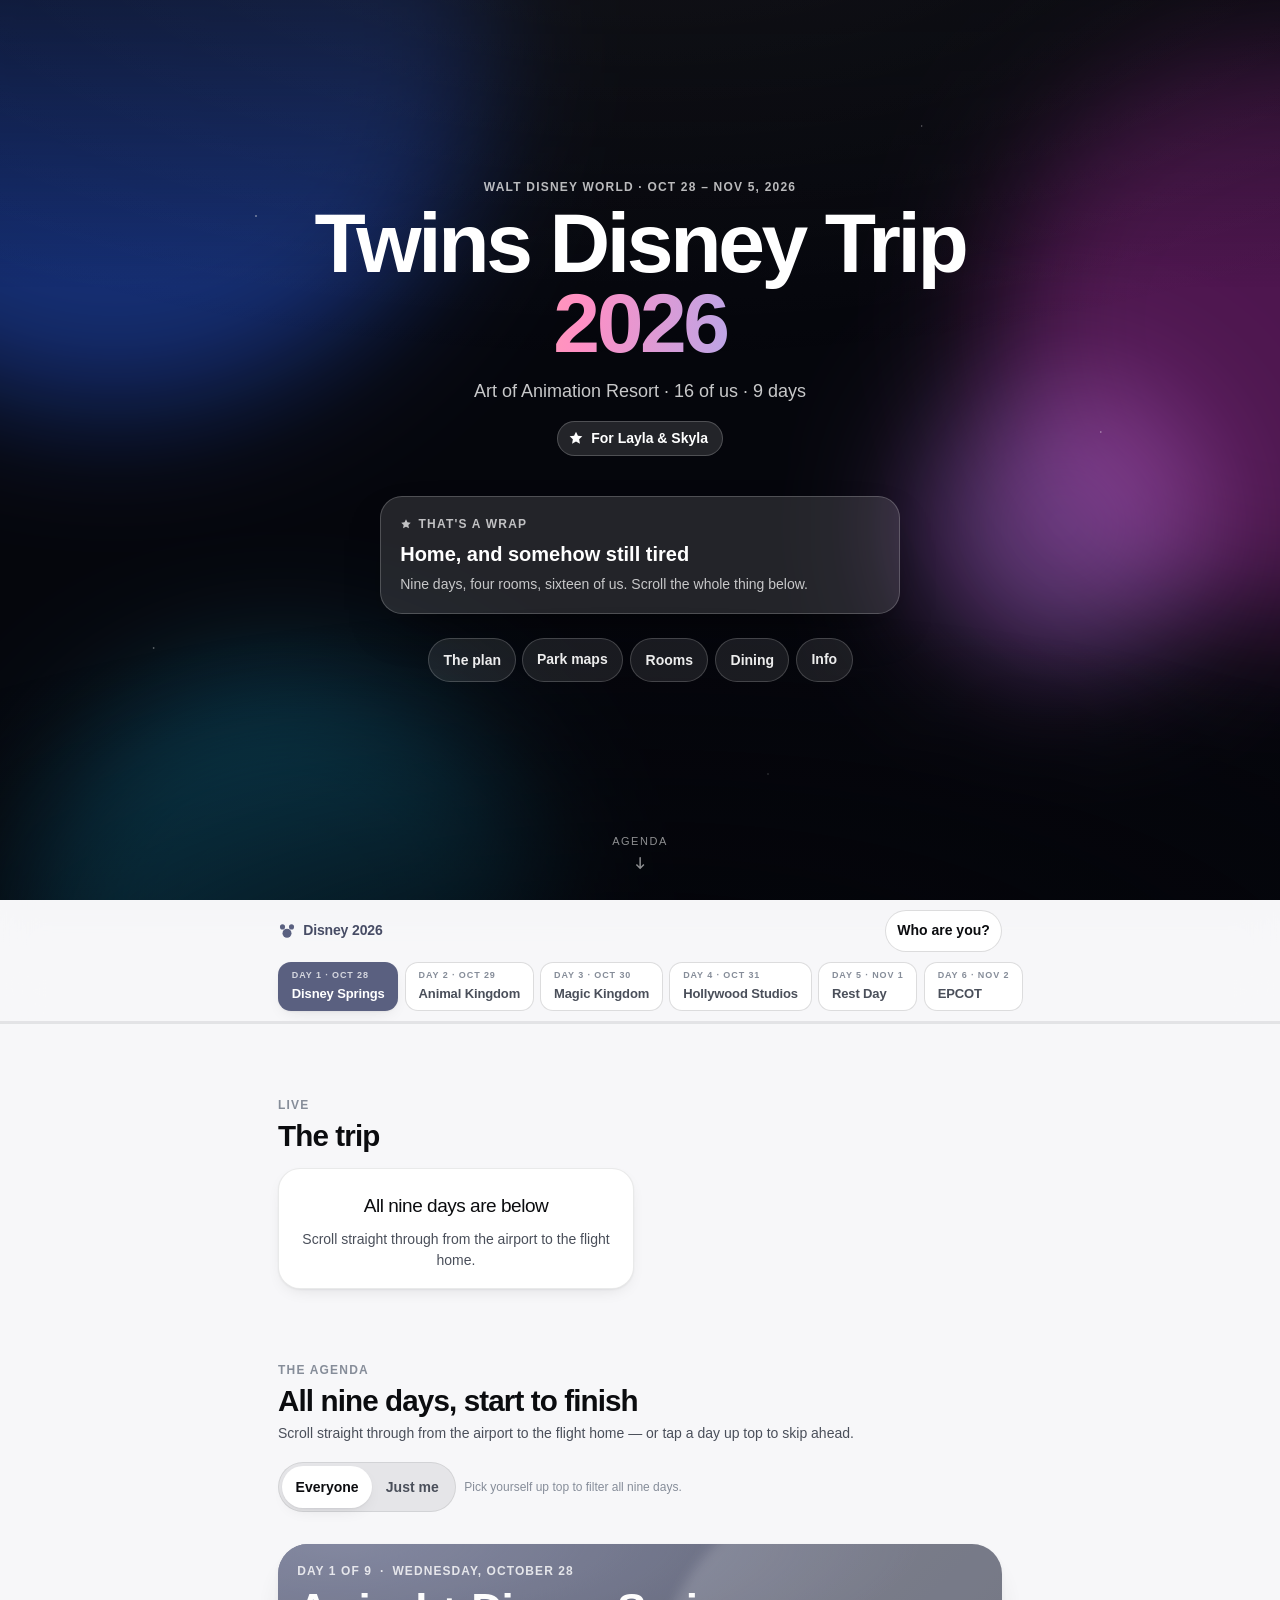
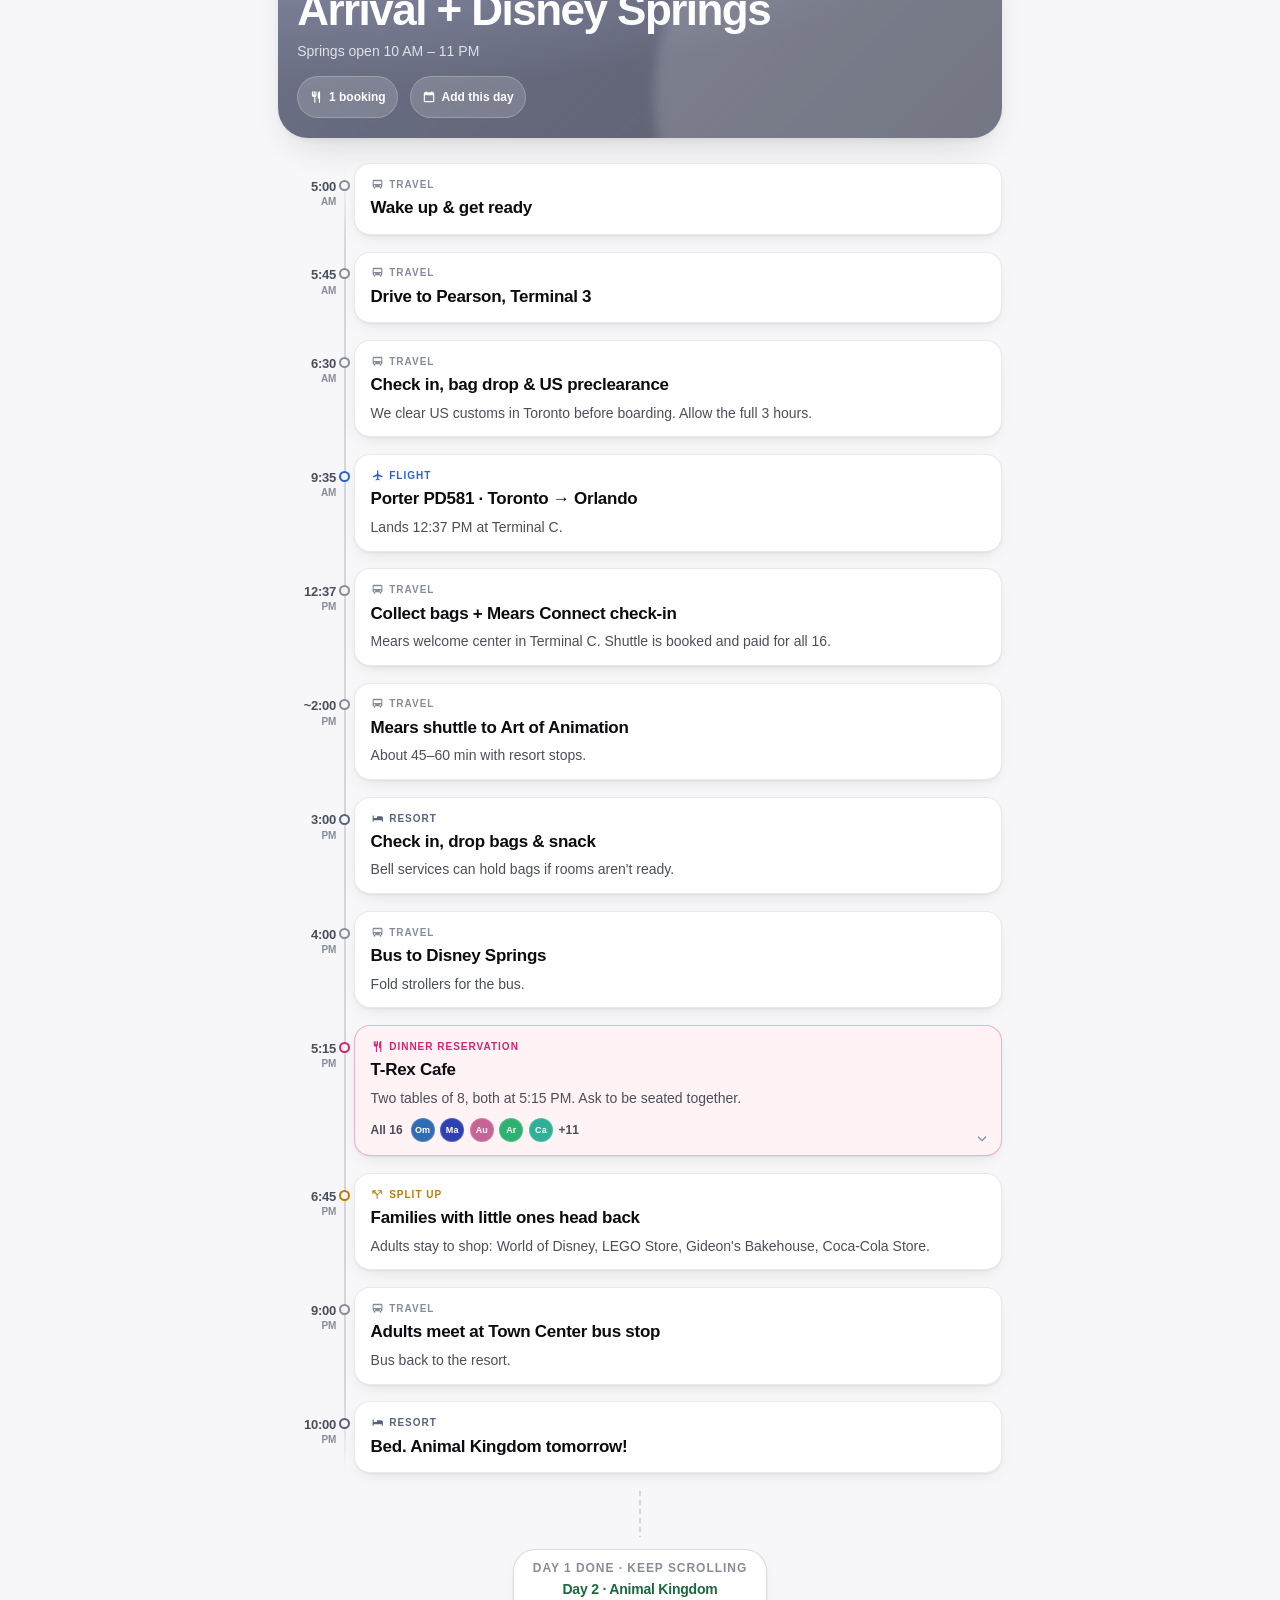
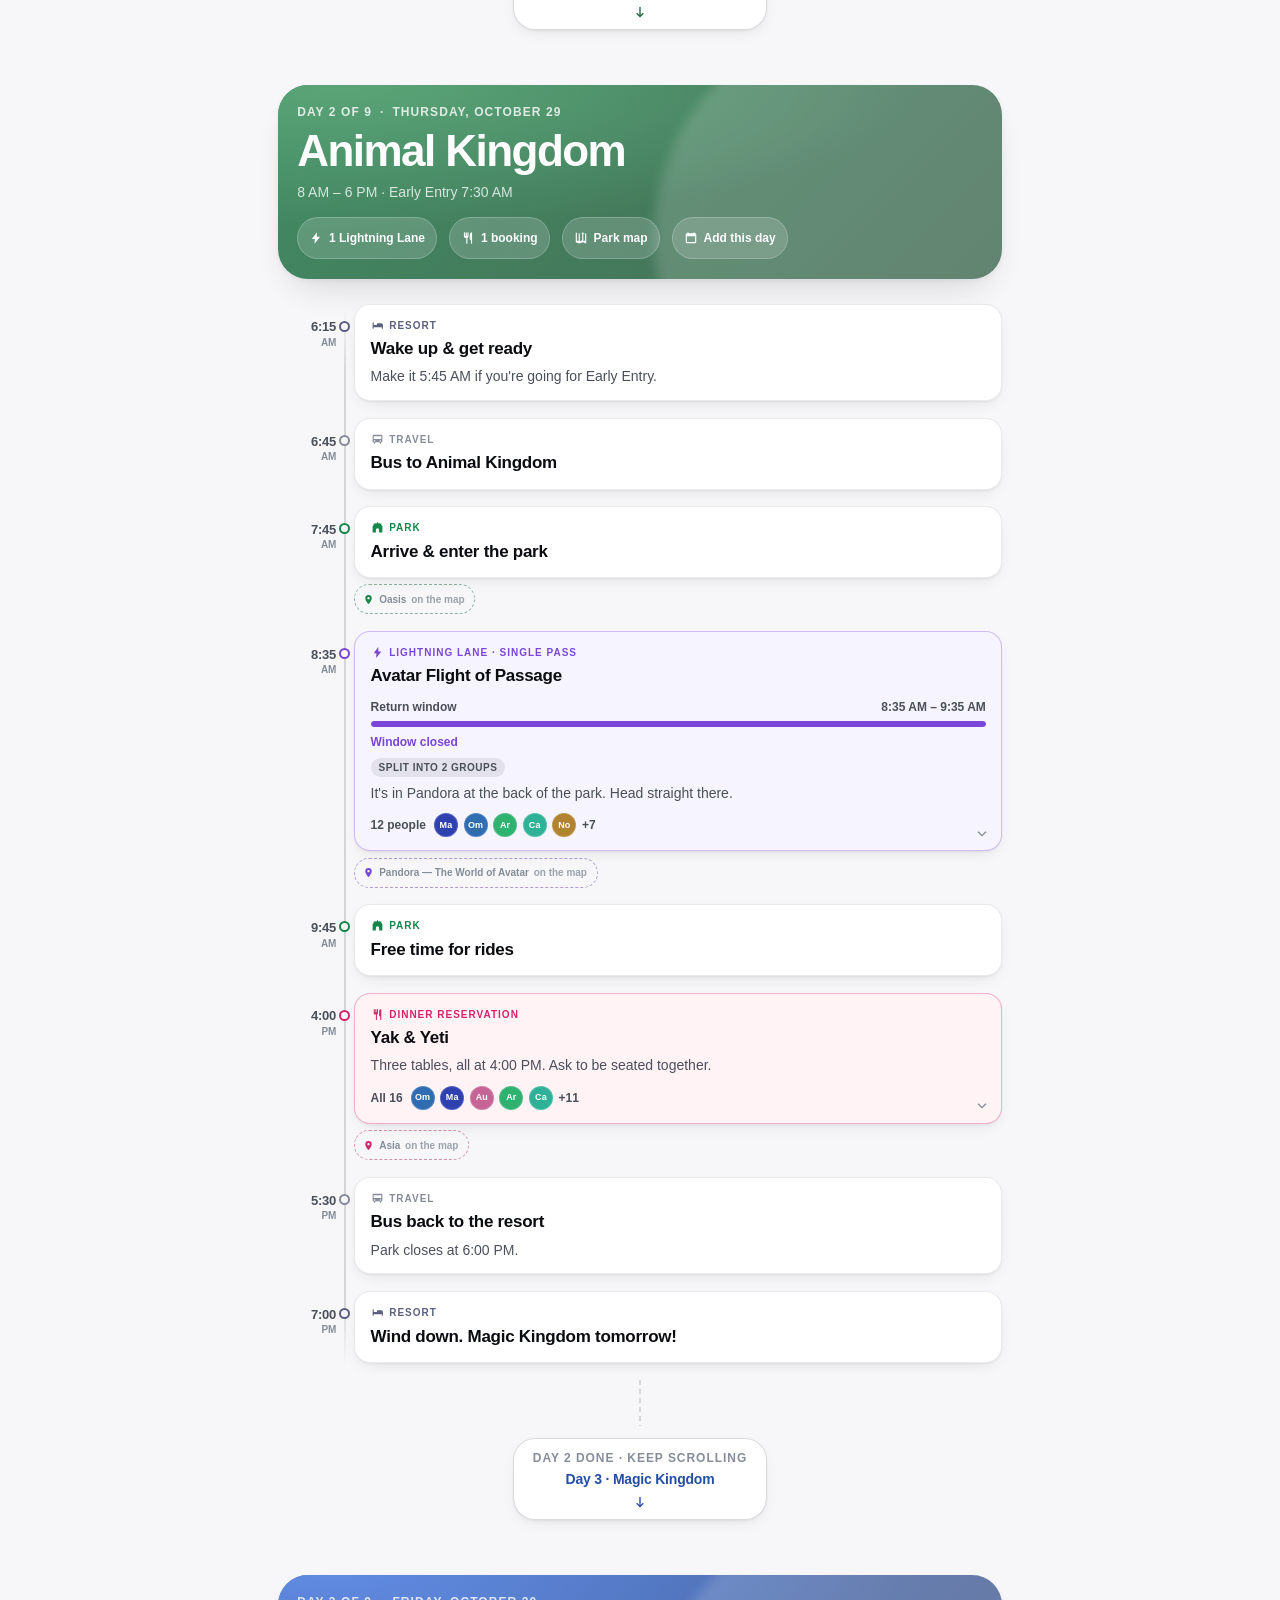
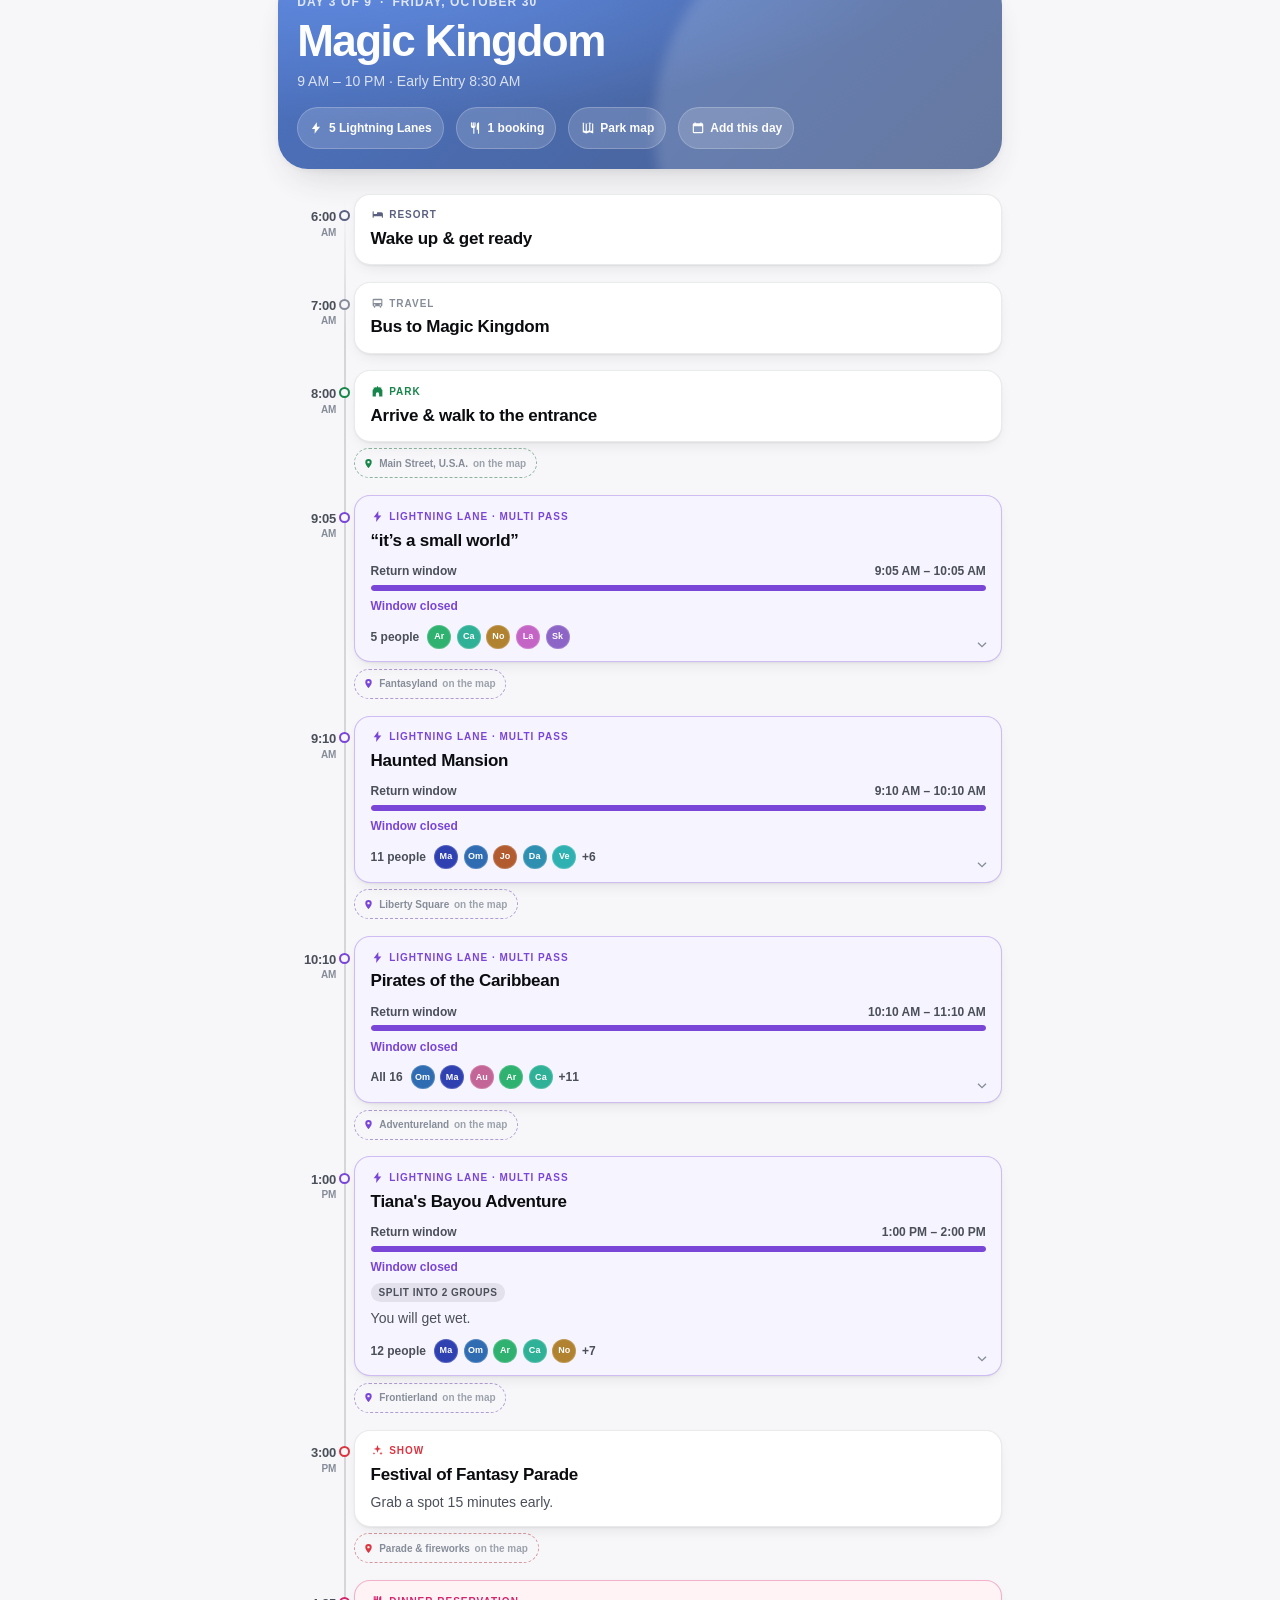
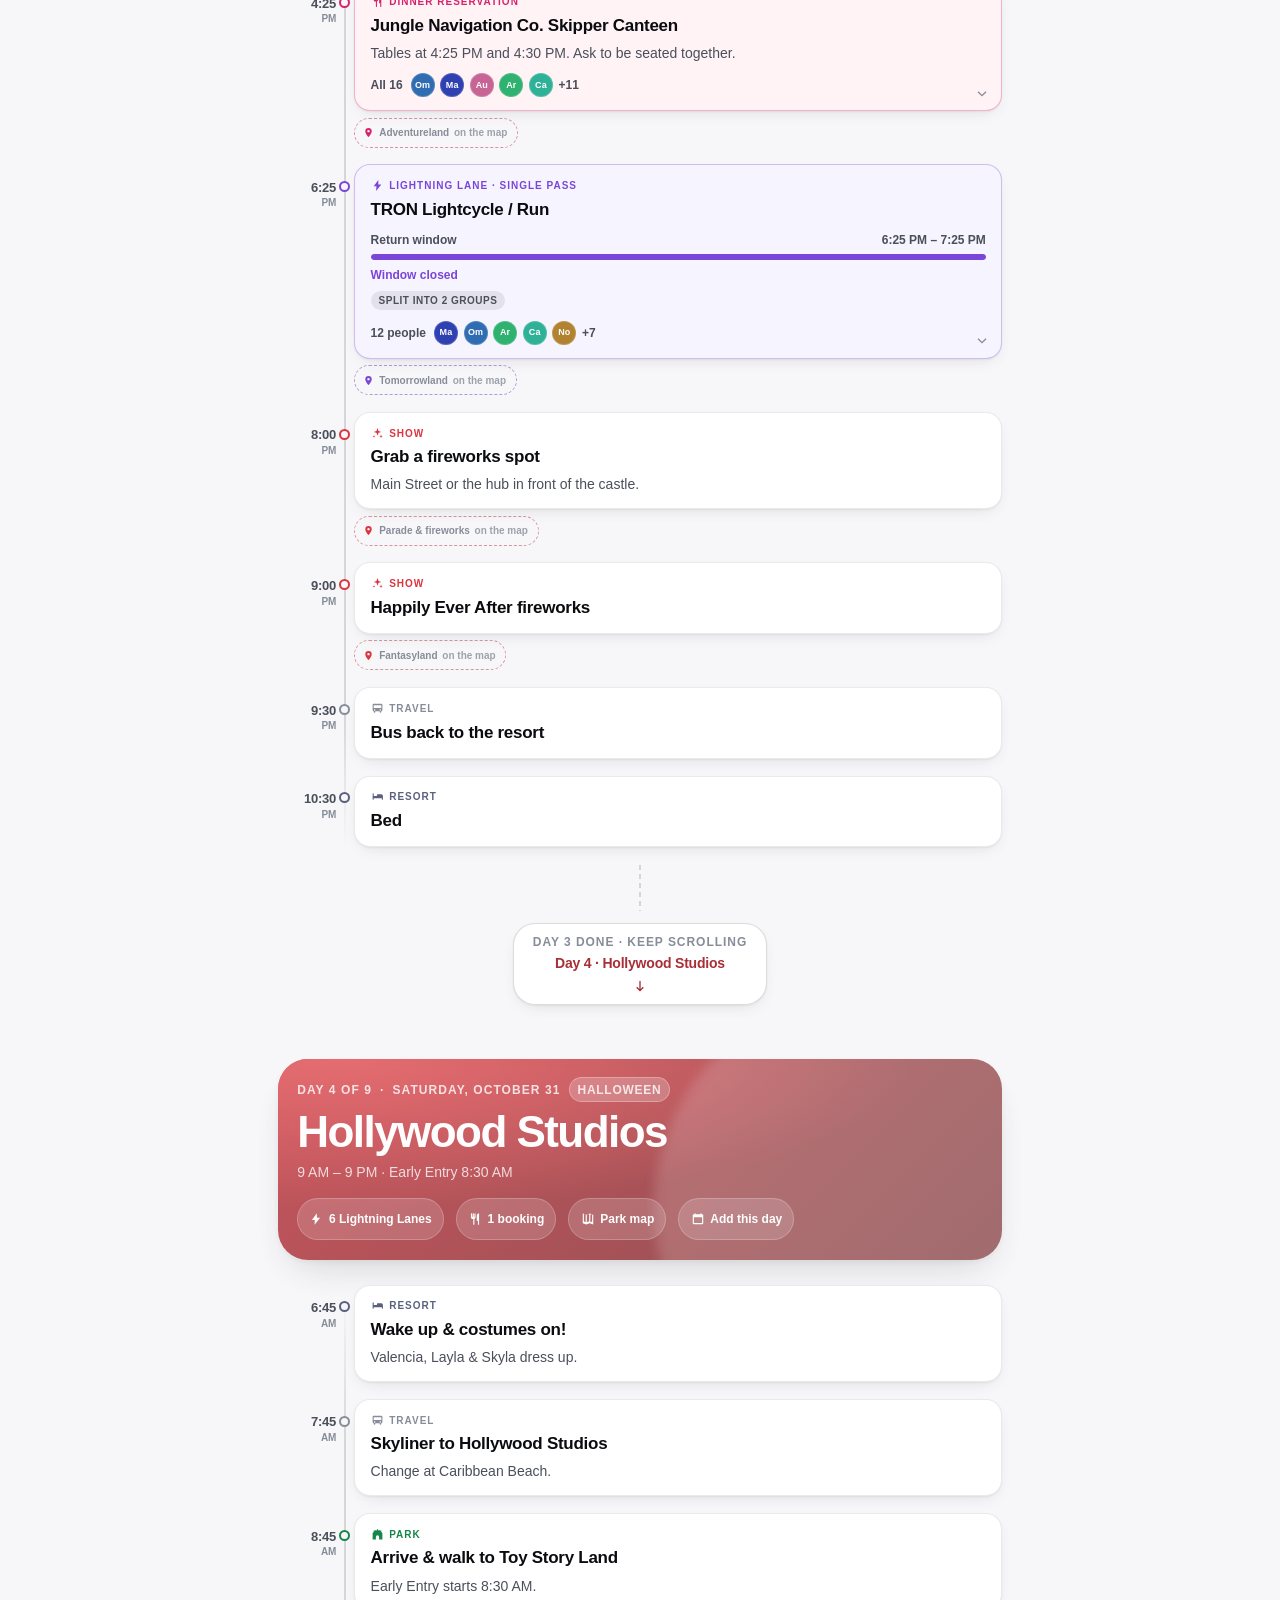
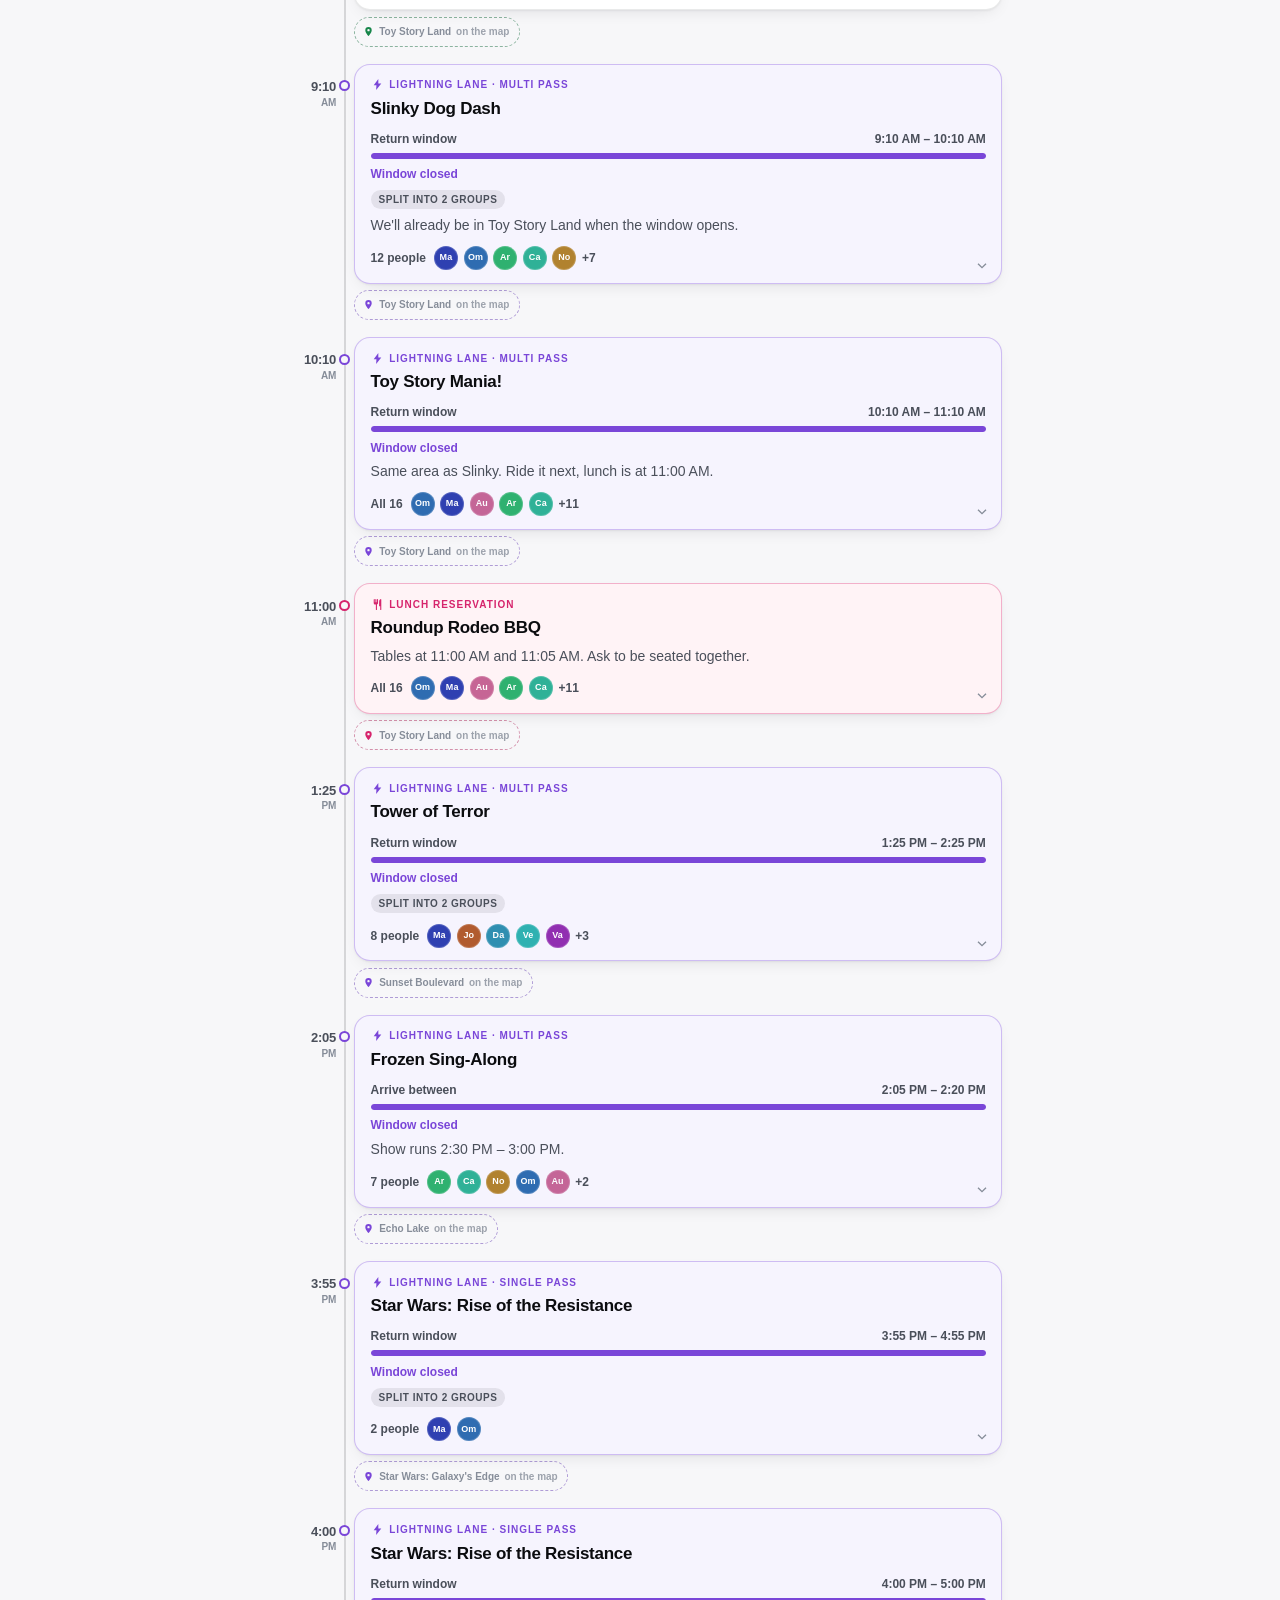
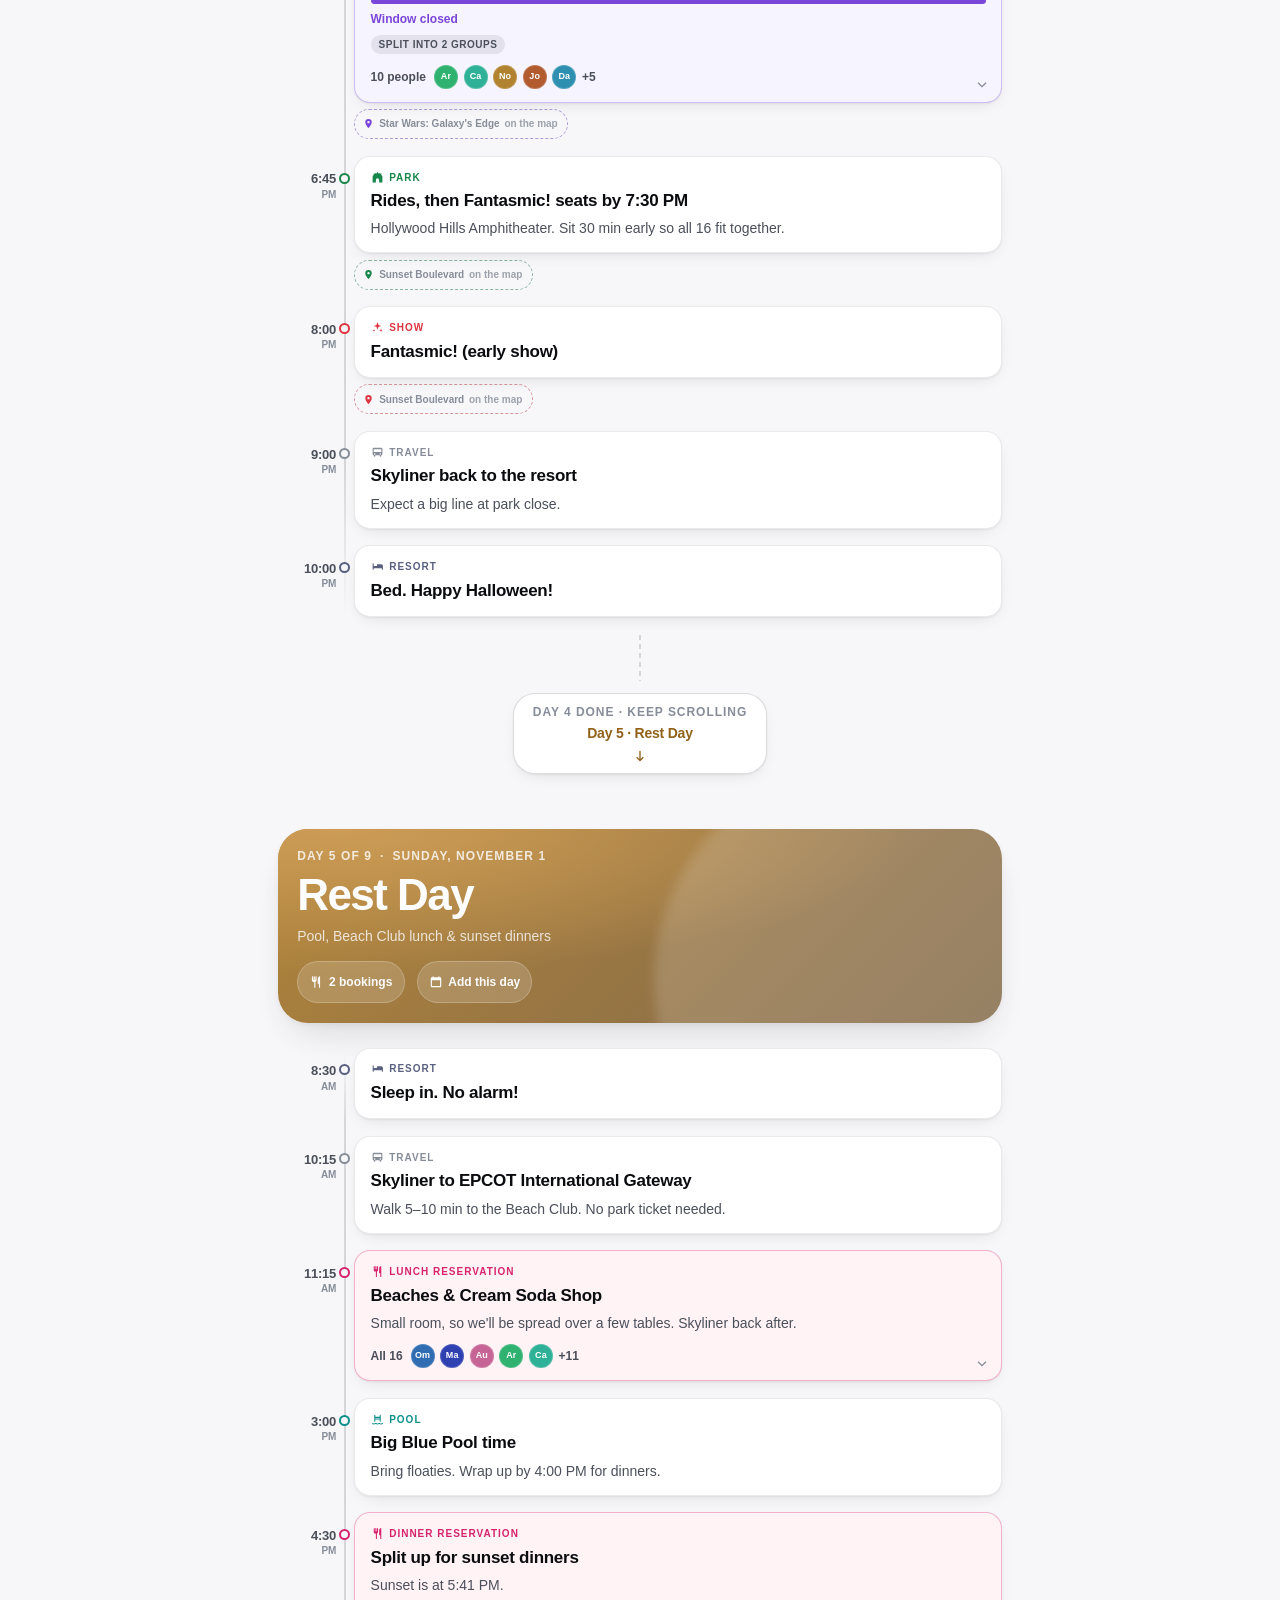
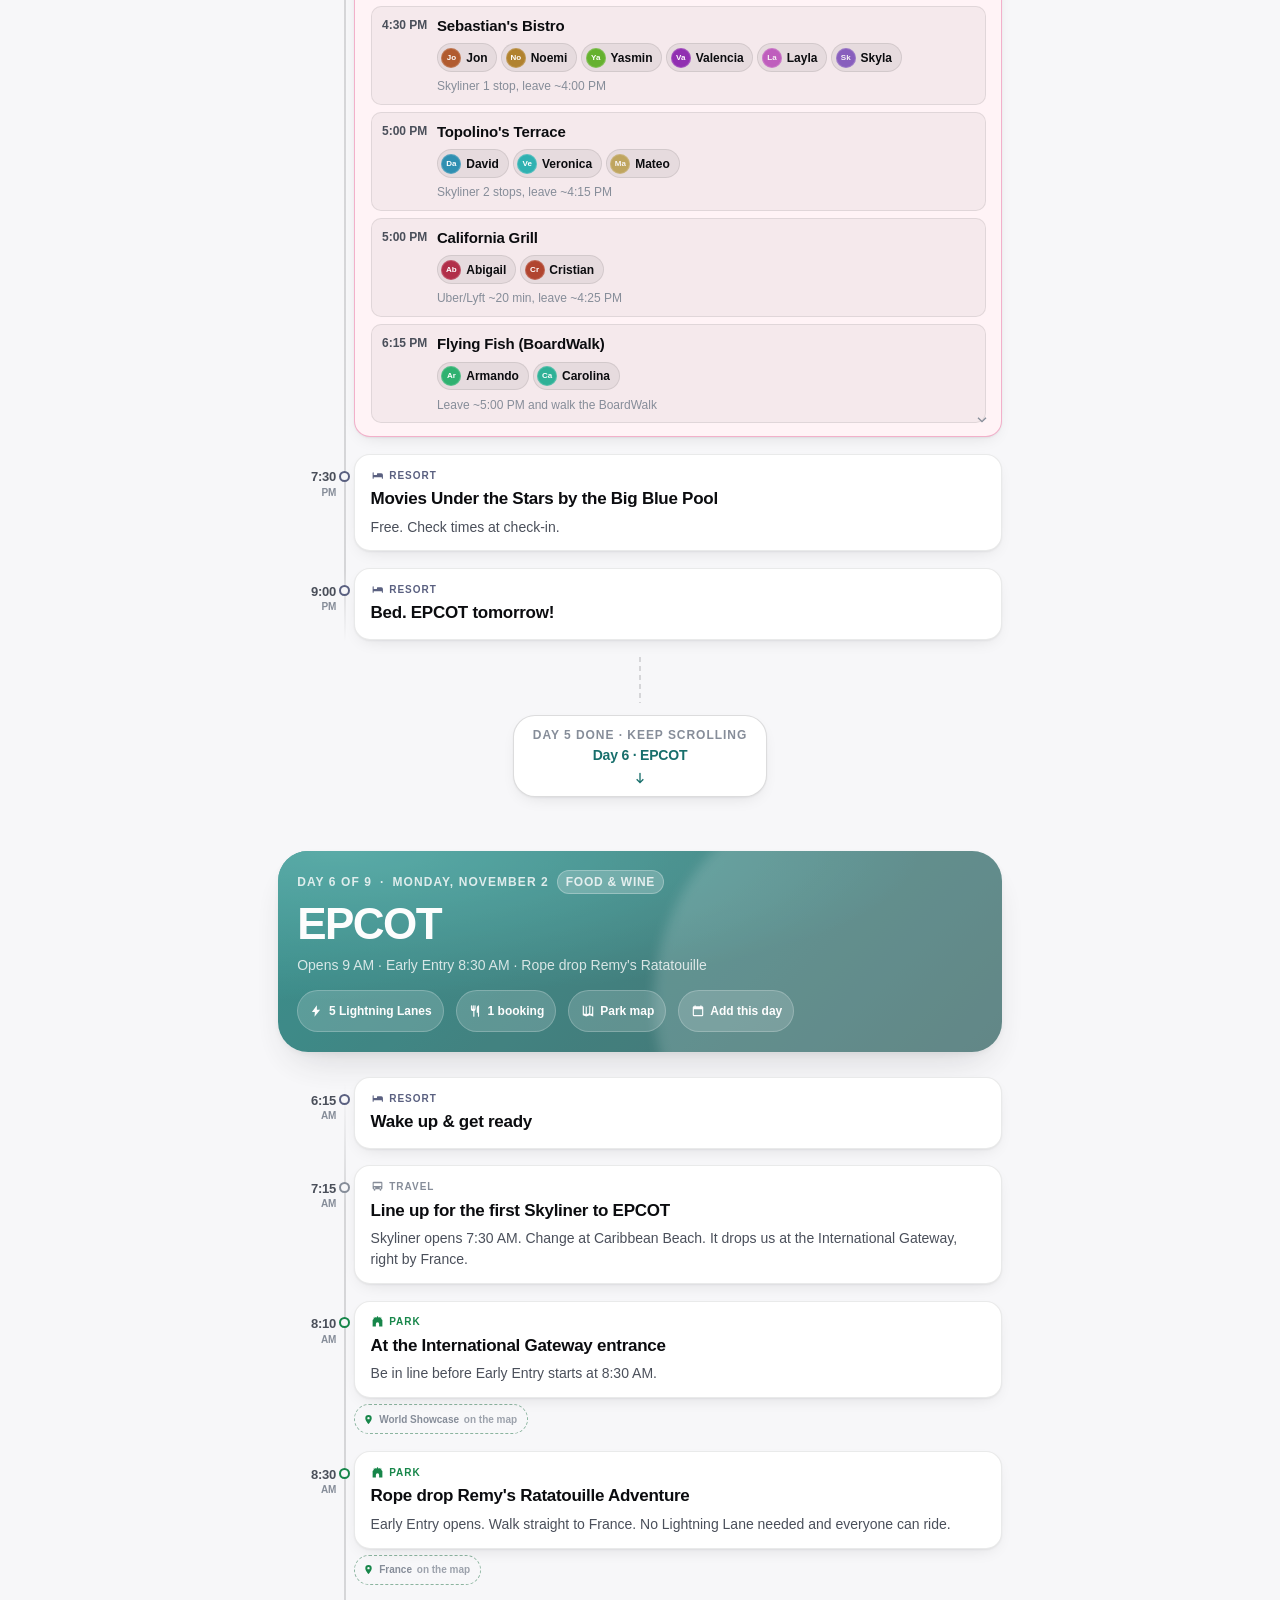
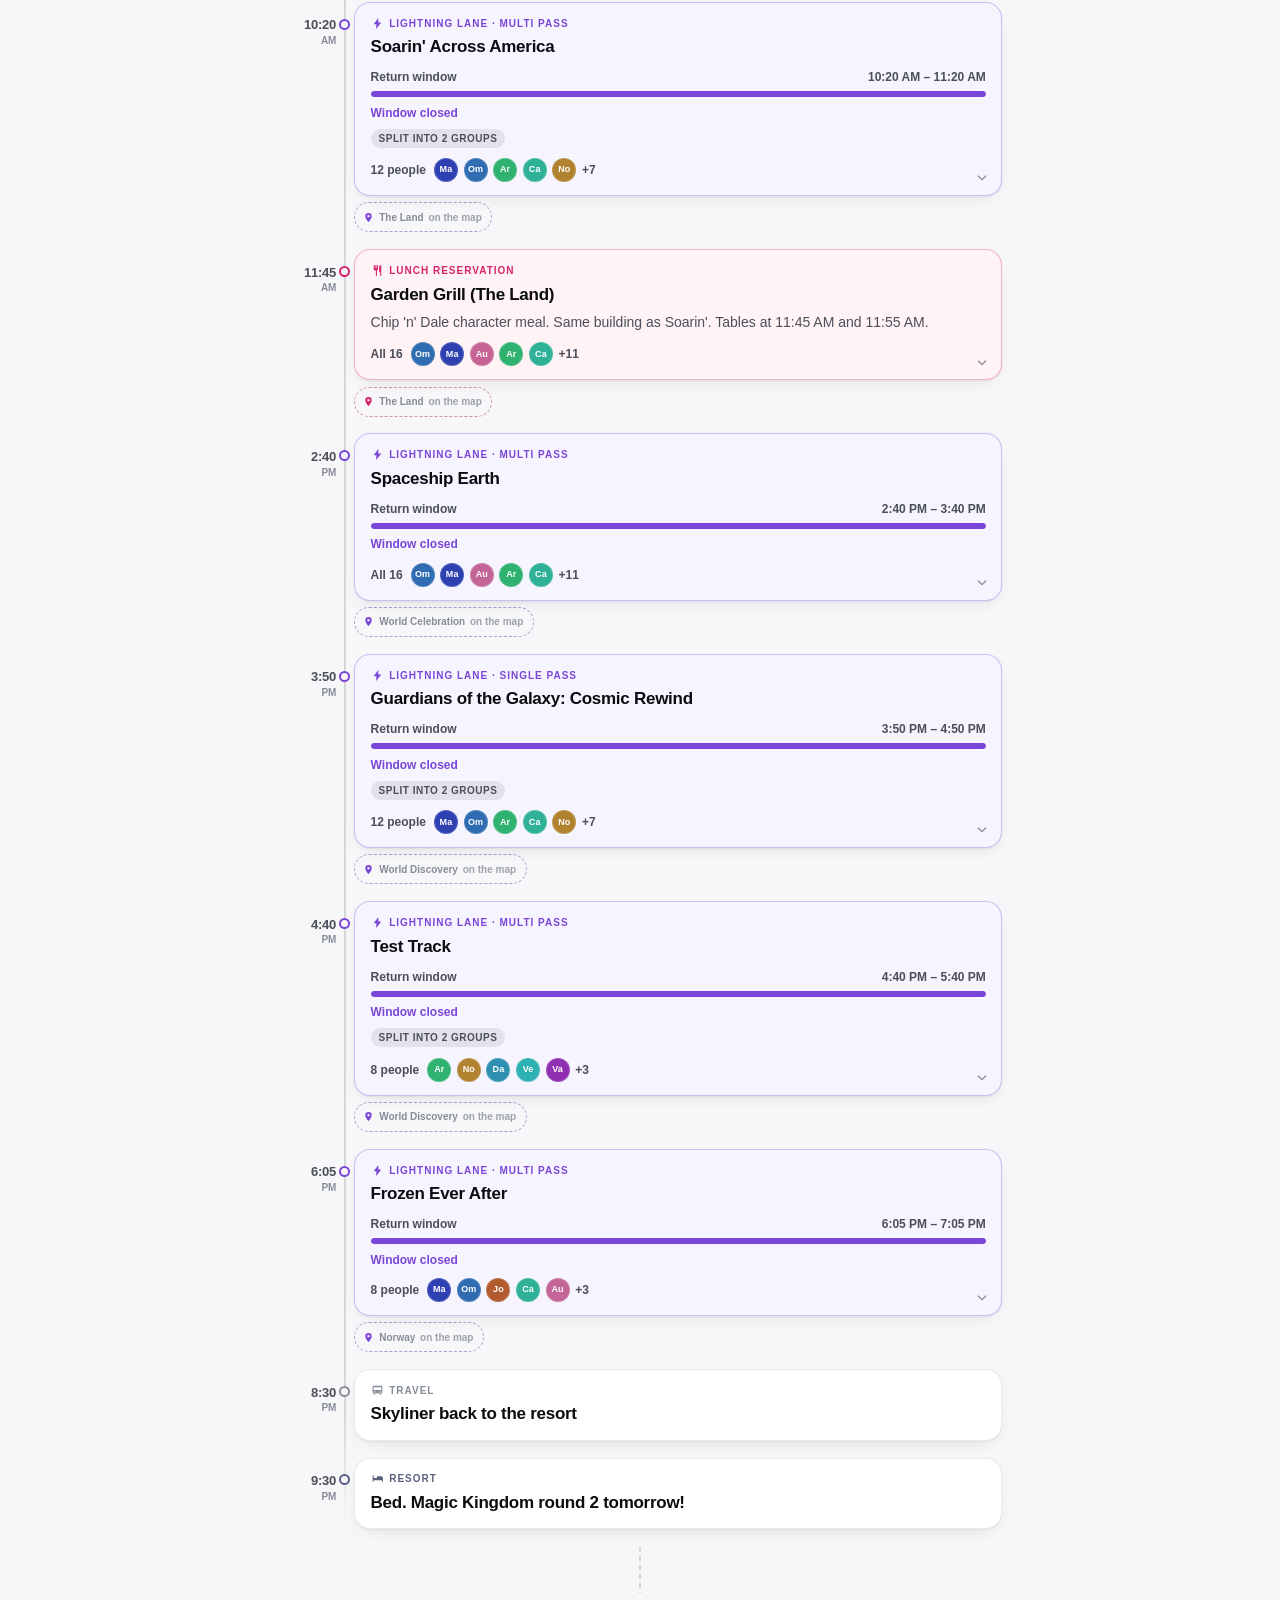
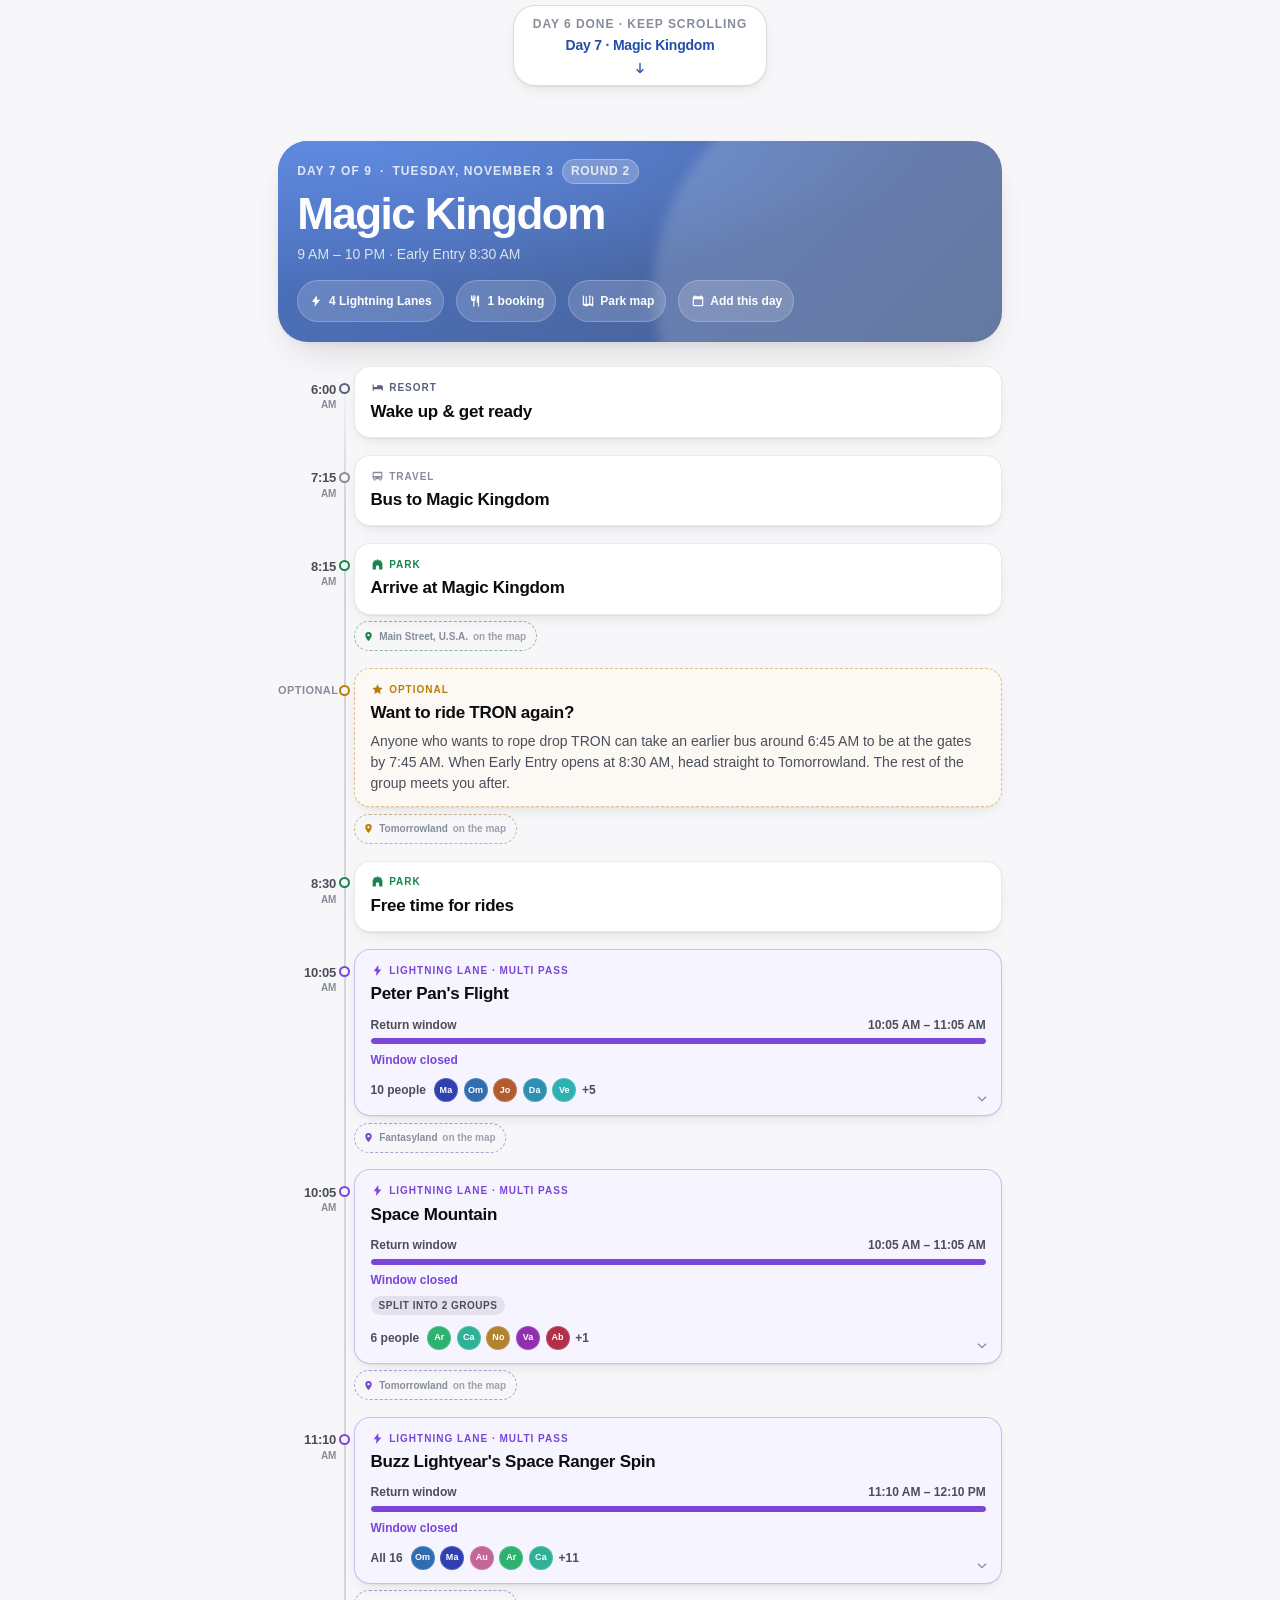
==== commit cfb070d9: "Add a baby care layer and live standby waits to the park maps Baby care layer --------------- A "Bab" ====
--- a/disney/index.html
+++ b/disney/index.html
@@ -55,6 +55,8 @@
     <g id="i-pin"><path d="M12 2a7 7 0 0 1 7 7c0 5.2-7 13-7 13S5 14.2 5 9a7 7 0 0 1 7-7m0 4.4A2.6 2.6 0 1 0 12 11.6 2.6 2.6 0 0 0 12 6.4" fill="currentColor"/></g>
     <g id="i-plus"><path d="M11 5h2v6h6v2h-6v6h-2v-6H5v-2h6z" fill="currentColor"/></g>
     <g id="i-minus"><path d="M5 11h14v2H5z" fill="currentColor"/></g>
+    <g id="i-baby"><path d="M10.3 1.8h3.4a1 1 0 0 1 1 1v1.9H9.3V2.8a1 1 0 0 1 1-1M8.7 5.9h6.6v1.9H8.7zM9 9h6a1.7 1.7 0 0 1 1.7 1.7v8.7A2.8 2.8 0 0 1 13.9 22h-3.8A2.8 2.8 0 0 1 7.3 19.4v-8.7A1.7 1.7 0 0 1 9 9" fill="currentColor"/><path d="M9.6 12.1h2.1v1.3H9.6zm0 3h2.1v1.3H9.6z" fill="#fff" opacity=".55"/></g>
+    <g id="i-stroller"><path d="M13 2.4a9 9 0 0 1 8.6 9.2H13zm-1.8 1.2v8h-.4a7 7 0 0 1-7-7V3.6zM3.8 13.4h16.4a1 1 0 0 1 .9 1.5l-1.7 3.2a2 2 0 0 1-1.8 1.1H6.4a2 2 0 0 1-1.8-1.1l-1.7-3.2a1 1 0 0 1 .9-1.5m3.1 7.1a1.4 1.4 0 1 1 0 2.8 1.4 1.4 0 0 1 0-2.8m10.2 0a1.4 1.4 0 1 1 0 2.8 1.4 1.4 0 0 1 0-2.8" fill="currentColor"/></g>
     <g id="i-full"><path d="M14 3h7v7h-2V6.4l-4.3 4.3-1.4-1.4L17.6 5H14zM3 14h2v3.6l4.3-4.3 1.4 1.4L6.4 19H10v2H3z" fill="currentColor"/></g>
     <g id="i-fit"><path d="M3 3h7v2H5v5H3zm11 0h7v7h-2V5h-5zM3 14h2v5h5v2H3zm16 0h2v7h-7v-2h5z" fill="currentColor"/></g>
     <g id="i-close"><path d="M6.4 5 12 10.6 17.6 5 19 6.4 13.4 12 19 17.6 17.6 19 12 13.4 6.4 19 5 17.6 10.6 12 5 6.4z" fill="currentColor"/></g>
--- a/disney/css/app.css
+++ b/disney/css/app.css
@@ -1267,6 +1267,73 @@
 .pin.p-show  { --pc: #e08a1e; }
 .pin.p-gate  { --pc: var(--ink-2); }
 .pin.p-extra { --pc: var(--ink-3); }
+
+/* Facility pins. Deliberately not themed to the park accent: the point of
+   the layer is that it reads the same in all four parks, so a parent who
+   learned the cyan baby at Animal Kingdom finds it again at EPCOT. The
+   colours are the ones Disney prints on the guidemaps themselves. */
+.pin.p-care  { --pc: #0b86c3; }
+.pin.p-gear  { --pc: #5a6472; }
+
+/* Baby care toggle. It lives in the filter strip but isn't part of either
+   segmented control, because it's an overlay rather than a choice between
+   views — both it and "Our plans" can be on at once. */
+.carebtn {
+  display: inline-flex; align-items: center; gap: 0.3rem;
+  min-height: 32px; padding: 0.3rem 0.6rem;
+  border: 1px solid var(--hairline);
+  border-radius: 999px;
+  background: color-mix(in oklab, var(--ink) 7%, transparent);
+  color: var(--ink-2);
+  font: inherit; font-size: var(--fs-xs); font-weight: 600;
+  cursor: pointer;
+  transition: background var(--t-fast), color var(--t-fast),
+              border-color var(--t-fast);
+}
+.carebtn svg { width: 15px; height: 15px; flex: none; }
+.carebtn[aria-pressed='true'] {
+  background: #0b86c3;
+  border-color: #0b86c3;
+  color: #fff;
+}
+@media (hover: hover) {
+  .carebtn:hover { border-color: var(--ink-3); color: var(--ink); }
+  .carebtn[aria-pressed='true']:hover { background: #0a76ad; color: #fff; }
+}
+
+/* Live wait chip on the place card. Tones are coarse on purpose — the useful
+   question is "is this worth walking across the park for", not the exact
+   number, which will have moved by the time you get there anyway. */
+.pc-wait {
+  display: inline-flex; align-items: center; gap: 0.35rem;
+  margin-top: 0.45rem; padding: 0.22rem 0.55rem;
+  border-radius: 999px;
+  font-size: var(--fs-xs); font-weight: 700;
+  letter-spacing: 0.01em;
+  background: color-mix(in oklab, var(--ink) 7%, transparent);
+  color: var(--ink-2);
+}
+.pc-wait svg { width: 13px; height: 13px; flex: none; opacity: 0.85; }
+.pc-wait small { font-weight: 600; opacity: 0.7; letter-spacing: 0; }
+.pc-wait.is-ok   { background: color-mix(in srgb, #17864a 16%, var(--surface-solid)); color: #0f6236; }
+.pc-wait.is-mid  { background: color-mix(in srgb, #c8821a 18%, var(--surface-solid)); color: #8c5a06; }
+.pc-wait.is-busy { background: color-mix(in srgb, #db3540 16%, var(--surface-solid)); color: #a81d27; }
+.pc-wait.is-down { background: color-mix(in srgb, #db3540 16%, var(--surface-solid)); color: #a81d27; }
+.pc-wait.is-show { background: color-mix(in srgb, #7a46d8 16%, var(--surface-solid)); color: #5a2db3; }
+.pc-wait.is-shut { color: var(--ink-3); }
+/* No number yet. Muted rather than animated: a spinner on a wait time
+   invites you to stand there watching it. */
+.pc-wait.is-wait { color: var(--ink-3); font-weight: 600; }
+
+@media (prefers-color-scheme: dark) {
+  .pin.p-care { --pc: #2ca8e0; }
+  .pin.p-gear { --pc: #7b8694; }
+  .pc-wait.is-ok   { color: #5fd398; }
+  .pc-wait.is-mid  { color: #f0bb63; }
+  .pc-wait.is-busy,
+  .pc-wait.is-down { color: #ff8b93; }
+  .pc-wait.is-show { color: #b18bff; }
+}
 
 .pin-dot {
   position: absolute;
@@ -1572,7 +1639,7 @@
 .herolinks a,
 footer.foot .footlinks a,
 .nav-brand { min-height: 44px; }
-.dh-chip, .seg button, .who-btn { min-height: 42px; }
+.dh-chip, .seg button, .who-btn, .carebtn { min-height: 42px; }
 .daypill, .db-pill { min-height: 44px; }
 .scrollcue { padding: 0.5rem 1.25rem; }
 .ptab, .pc-row { min-height: 44px; }
